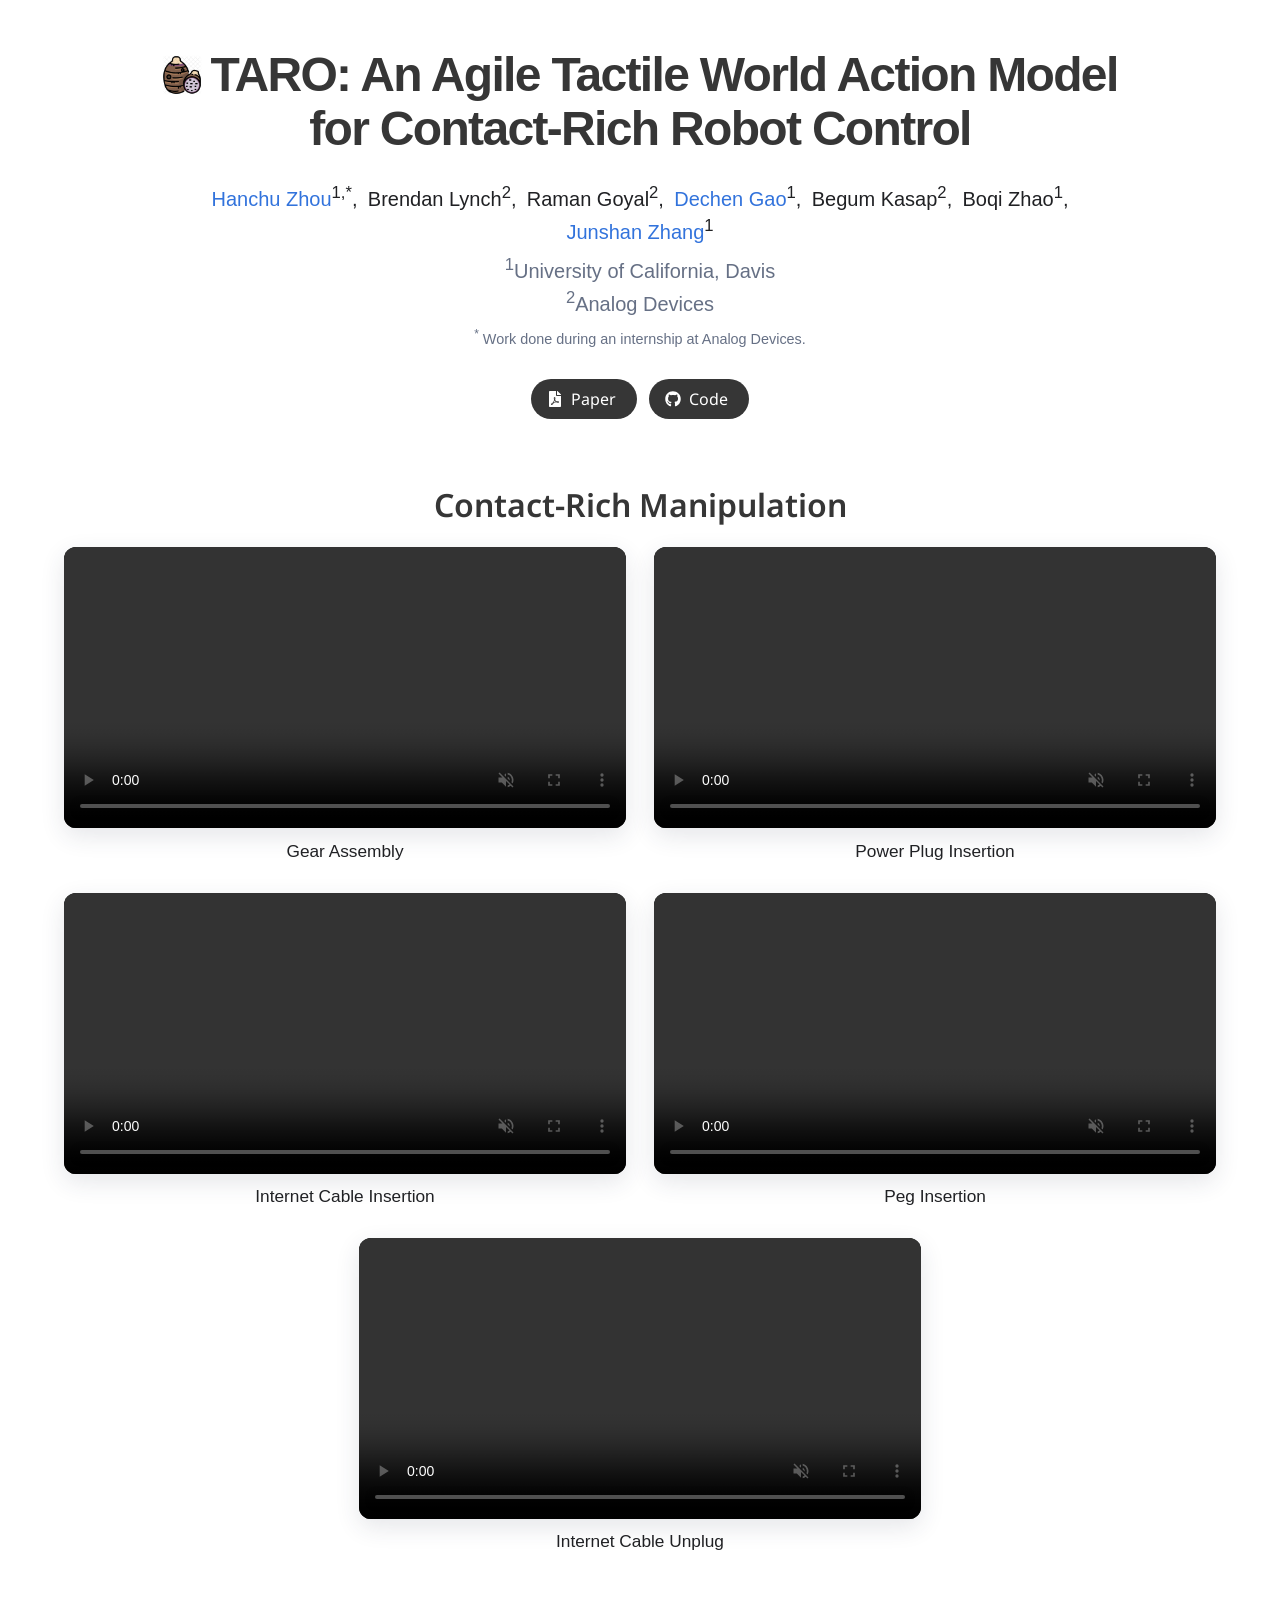
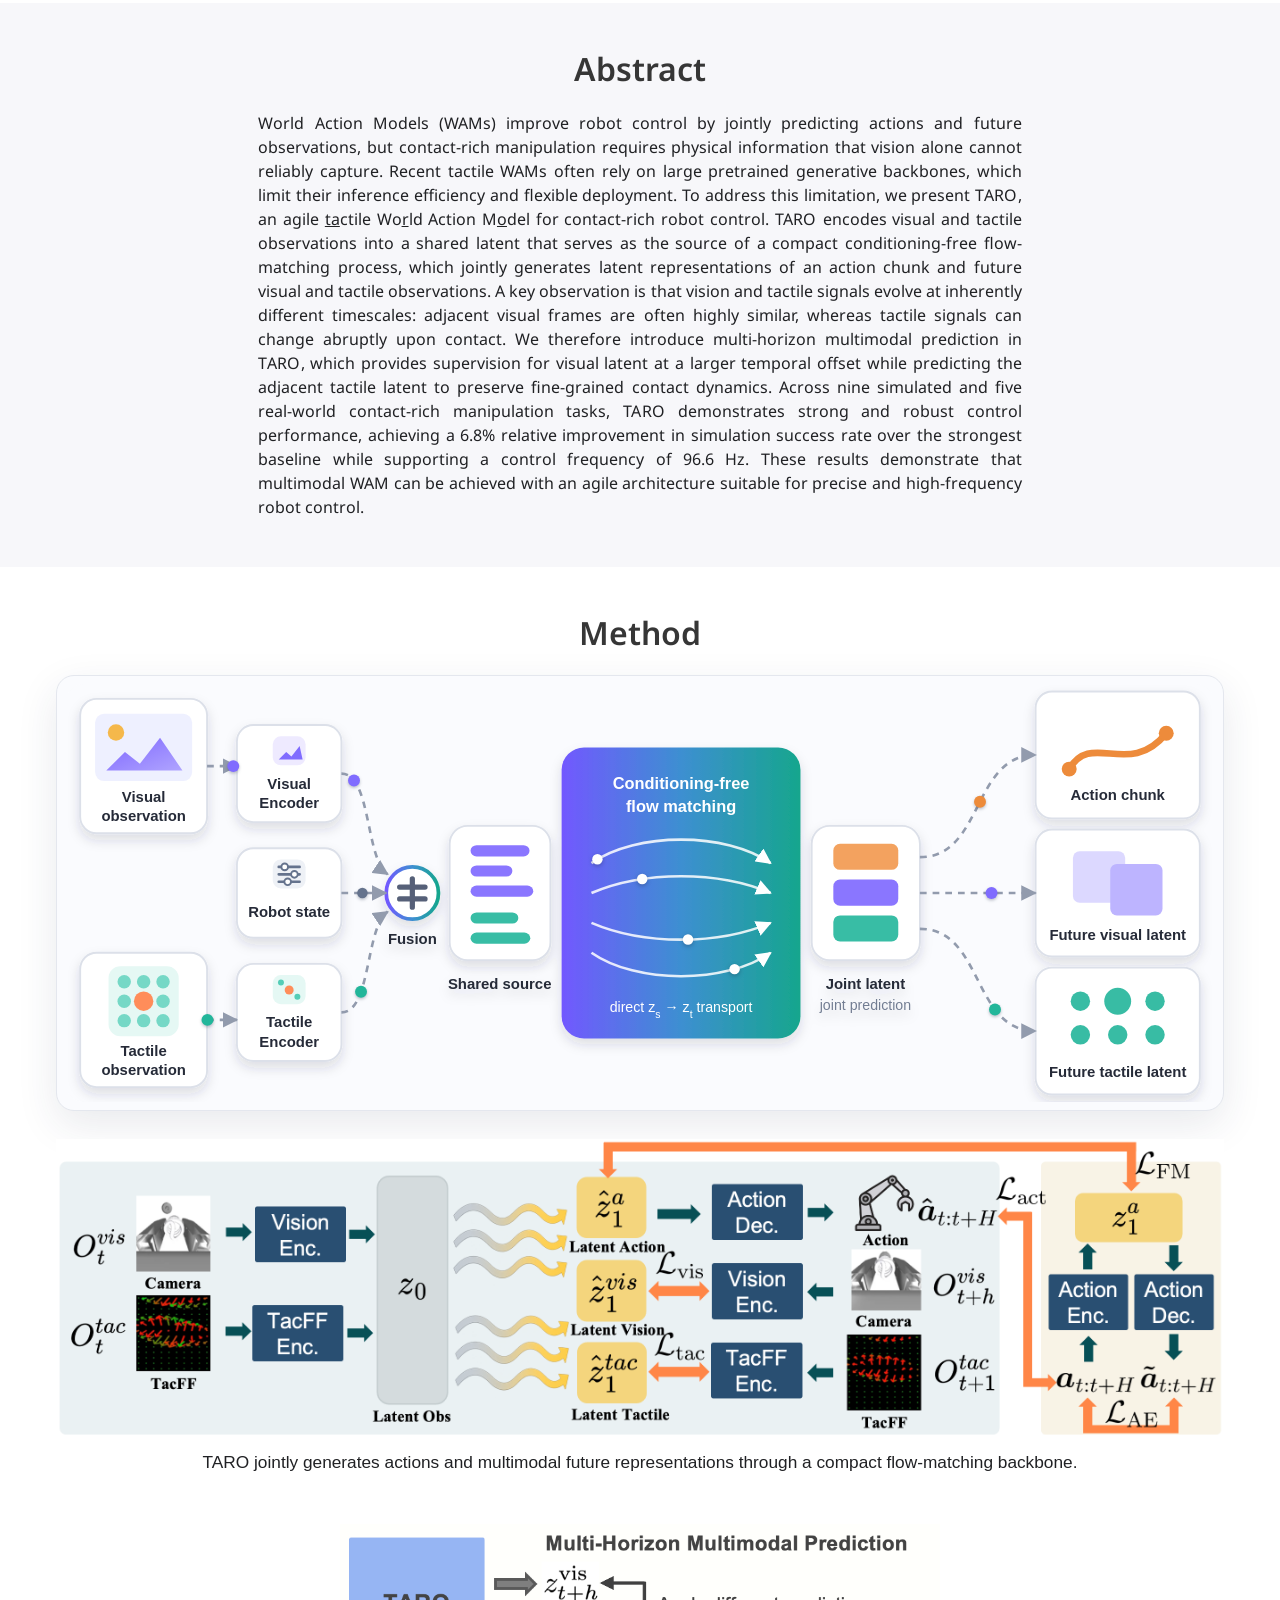
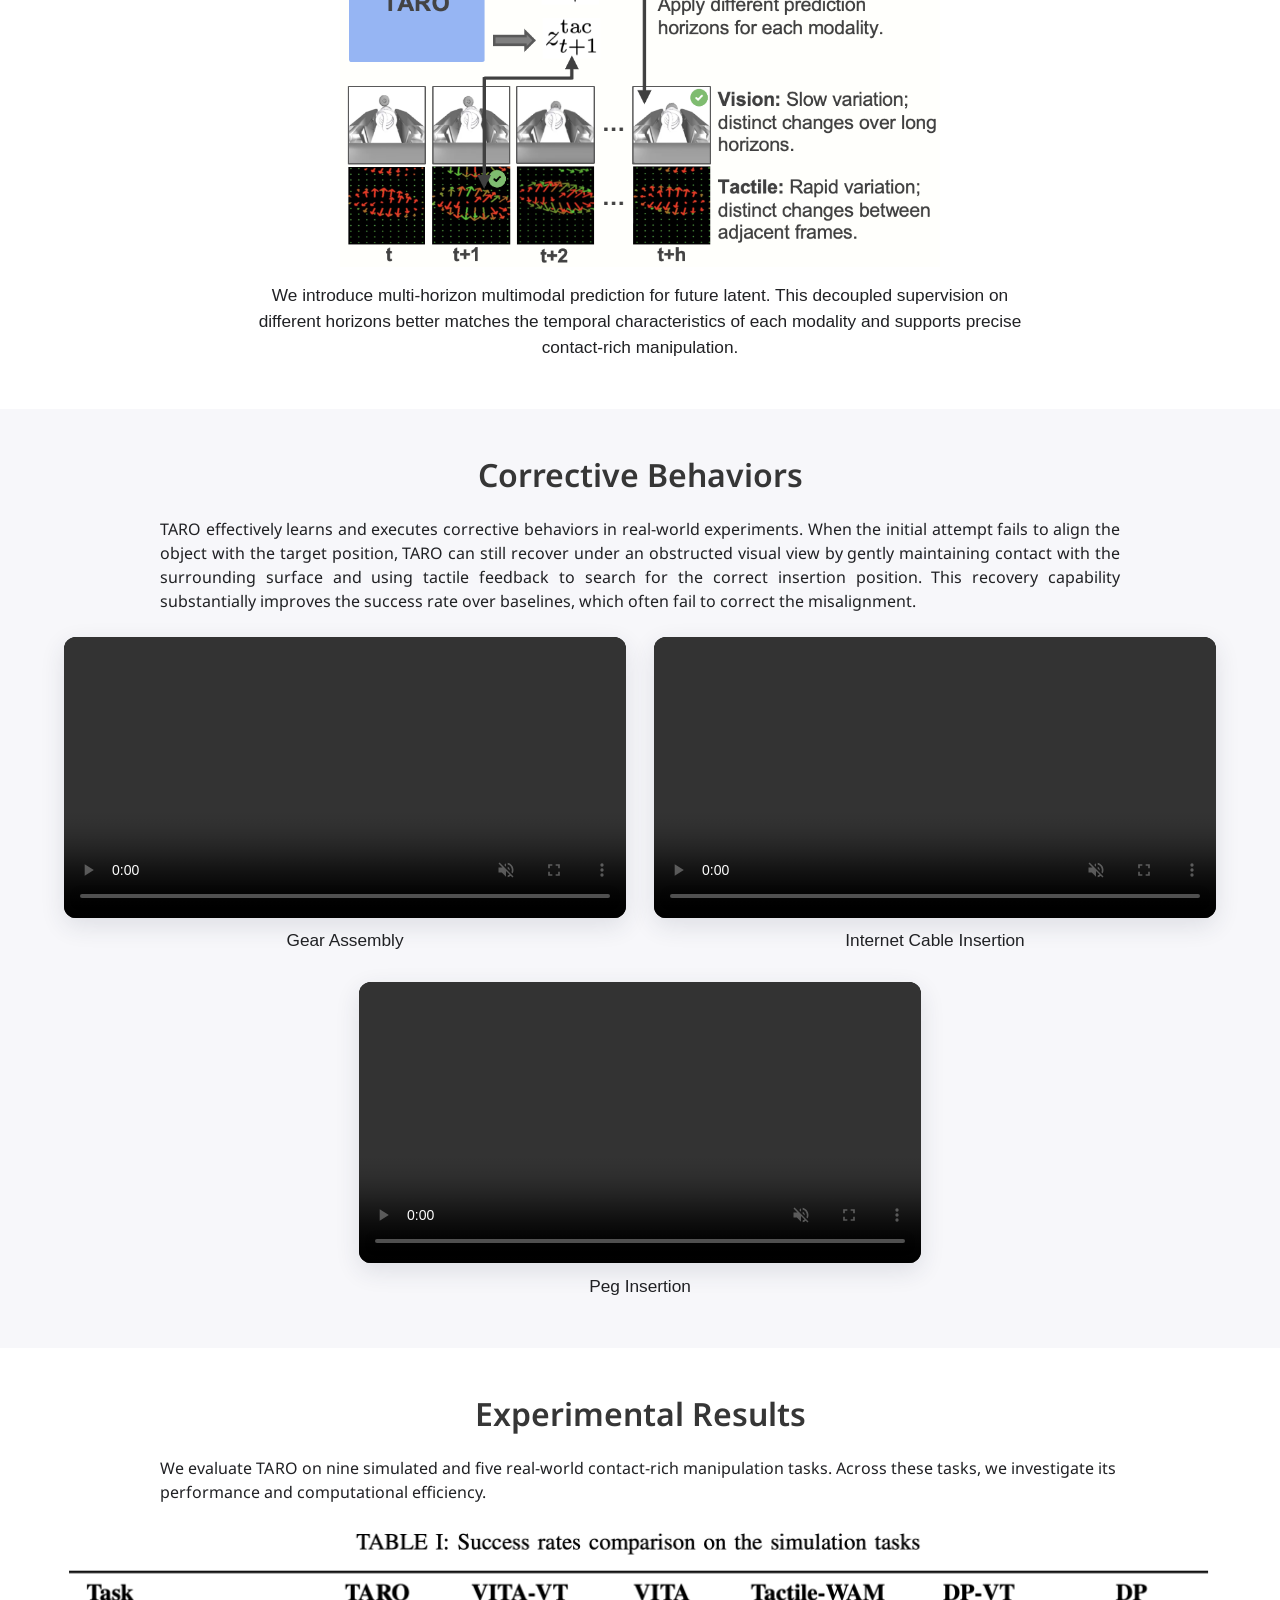
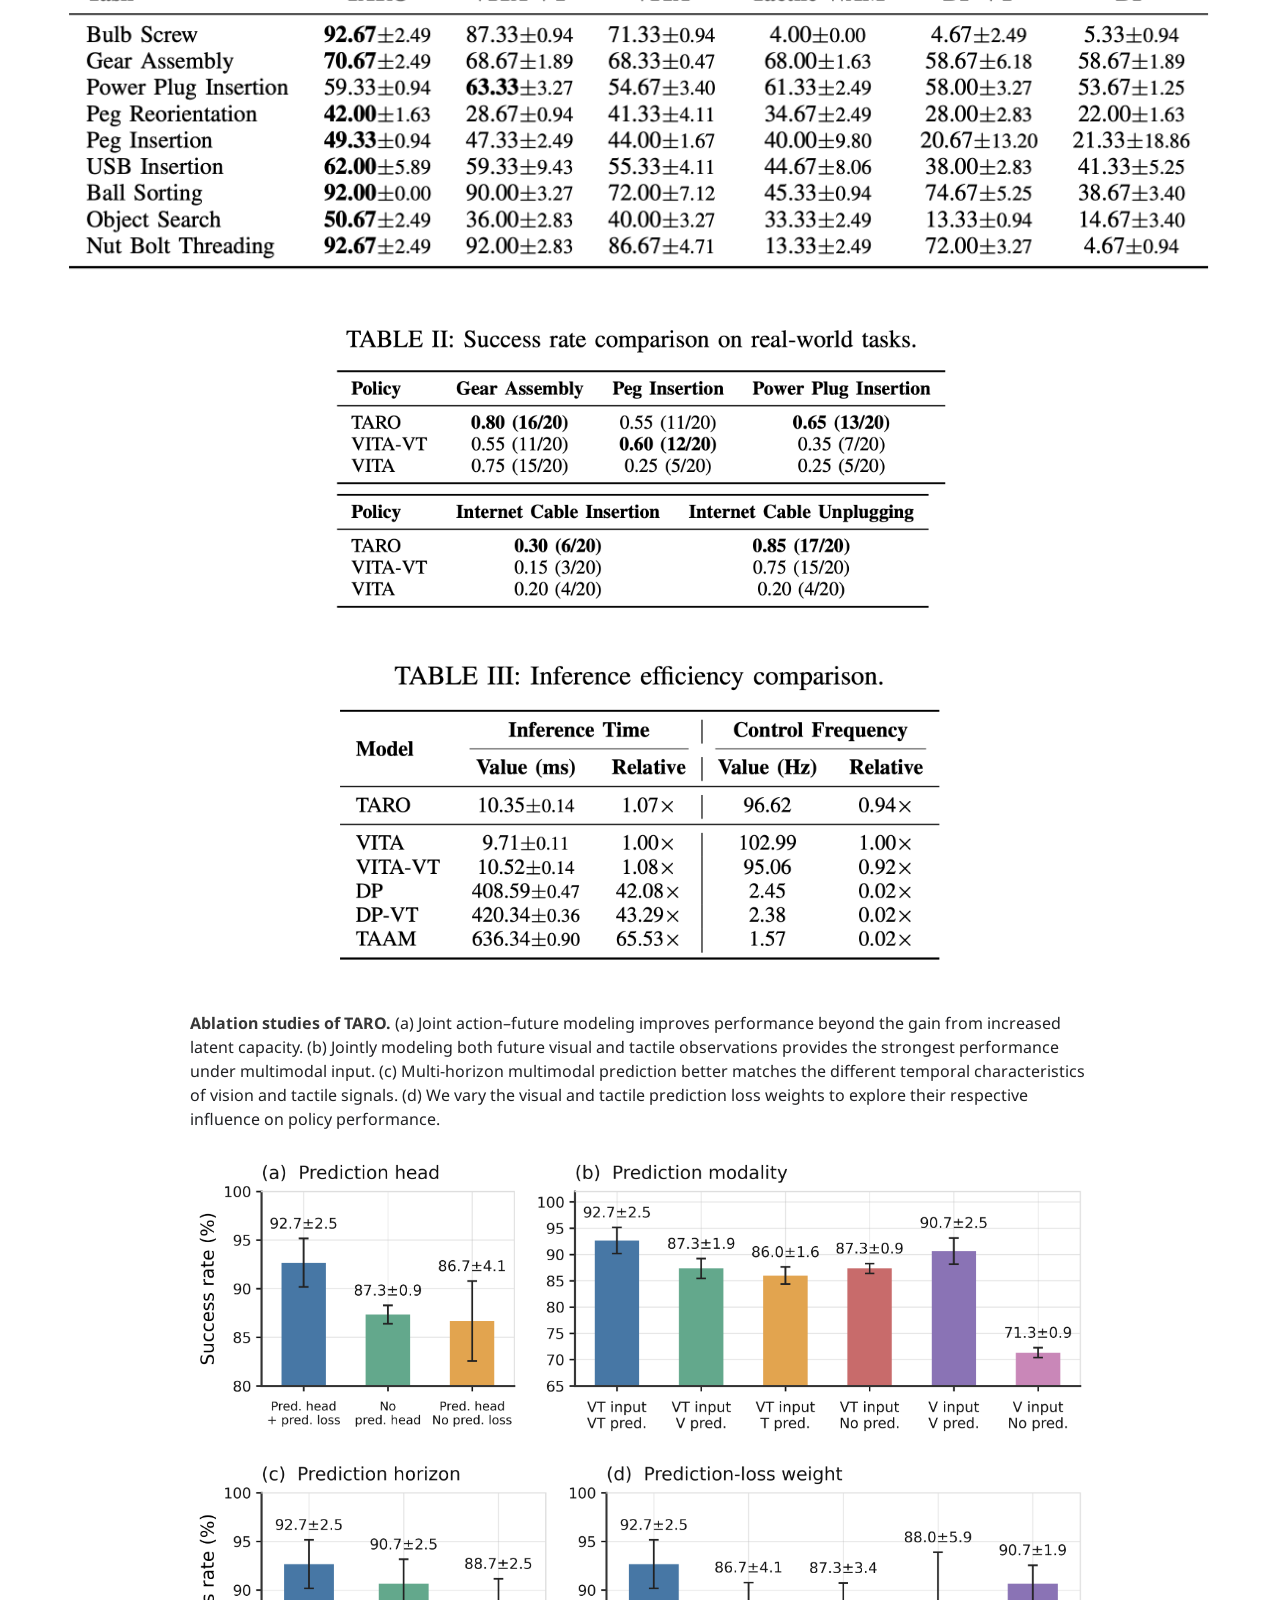
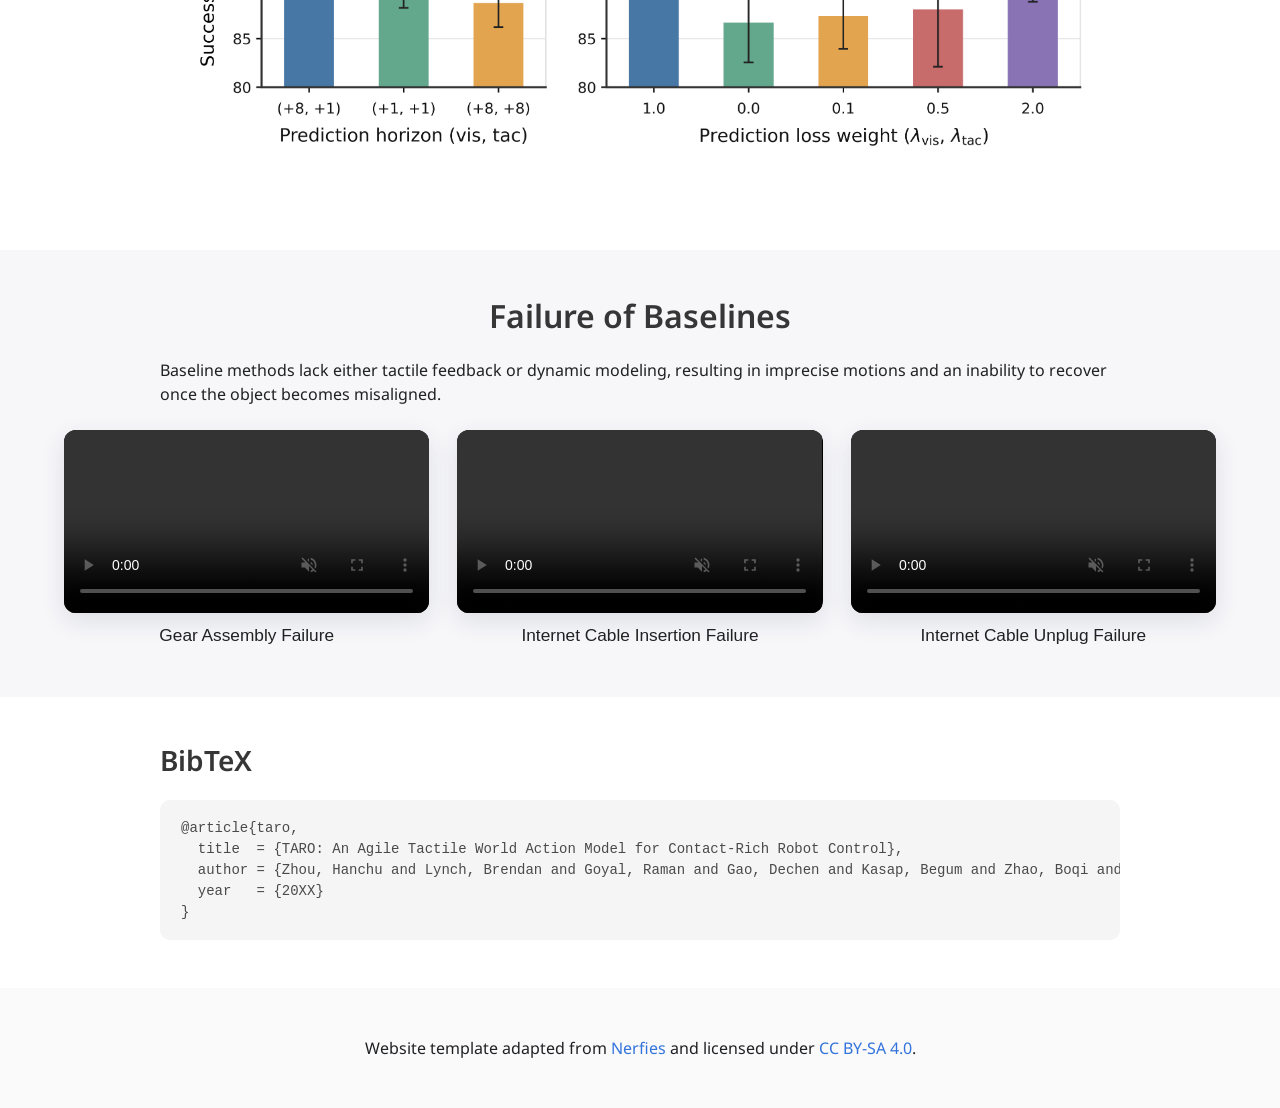
==== index.html @ 9457cf47 "update" ====
<!DOCTYPE html>
<html lang="en">
<head>
  <meta charset="utf-8">
  <meta name="description" content="TARO: An Agile Tactile World Action Model for Contact-Rich Robot Control.">
  <meta name="keywords" content="TARO, tactile world action model, visuotactile, robot learning">
  <meta name="viewport" content="width=device-width, initial-scale=1">
  <title>TARO: An Agile Tactile World Action Model for Contact-Rich Robot Control</title>

  <link href="https://fonts.googleapis.com/css?family=Google+Sans|Noto+Sans|Castoro" rel="stylesheet">
  <link rel="stylesheet" href="./static/css/bulma.min.css">
  <link rel="stylesheet" href="./static/css/index.css">
  <link rel="icon" type="image/webp" href="./static/images/taro-icon-svg-download-png-2378925.webp">
  <script defer src="./static/js/fontawesome.all.min.js"></script>
</head>
<body>
  <section class="hero">
    <div class="hero-body">
      <div class="container is-max-desktop">
        <div class="columns is-centered">
          <div class="column has-text-centered">
            <h1 class="title is-1 publication-title">
              <span class="title-brand"><img class="title-brand-icon"
                   src="./static/images/taro-icon-svg-download-png-2378925.webp" alt="">TARO:</span>
              An Agile Tactile World Action Model for Contact-Rich Robot Control
            </h1>

            <div class="is-size-5 publication-authors">
              <span class="author-block"><a href="https://hanchuzhou.github.io/">Hanchu Zhou</a><sup>1,*</sup>,</span>
              <span class="author-block">Brendan Lynch<sup>2</sup>,</span>
              <span class="author-block">Raman Goyal<sup>2</sup>,</span>
              <span class="author-block"><a href="https://gaodechen.github.io/">Dechen Gao</a><sup>1</sup>,</span>
              <span class="author-block">Begum Kasap<sup>2</sup>,</span>
              <span class="author-block">Boqi Zhao<sup>1</sup>,</span>
              <span class="author-block"><a href="https://faculty.engineering.ucdavis.edu/jzhang/">Junshan Zhang</a><sup>1</sup></span>
            </div>
            <div class="is-size-5 publication-authors affiliation-block">
              <span class="author-block"><sup>1</sup>University of California, Davis</span><br>
              <span class="author-block"><sup>2</sup>Analog Devices</span><br>
              <span class="author-block internship-note"><sup>*</sup> Work done during an internship at Analog Devices.</span>
            </div>

            <div class="publication-links">
              <span class="link-block">
                <a href="#" class="button is-normal is-rounded is-dark" aria-label="Paper link placeholder">
                  <span class="icon"><i class="fas fa-file-pdf"></i></span>
                  <span>Paper</span>
                </a>
              </span>
              <span class="link-block">
                <a class="button is-normal is-rounded is-dark" aria-label="Code link unavailable">
                  <span class="icon"><i class="fab fa-github"></i></span>
                  <span>Code</span>
                </a>
              </span>
            </div>
          </div>
        </div>
      </div>
    </div>
  </section>

  <section class="section contact-rich-section">
    <div class="container is-widescreen">
      <h2 class="title is-3 has-text-centered">Contact-Rich Manipulation</h2>
      <div class="task-video-grid">
        <figure class="task-video-card">
          <video controls autoplay muted loop playsinline preload="metadata">
            <source src="./static/images/gear_assembly_middle_tactile.mp4" type="video/mp4">
          </video>
          <figcaption>Gear Assembly</figcaption>
        </figure>
        <figure class="task-video-card">
          <video controls autoplay muted loop playsinline preload="metadata">
            <source src="./static/images/power_plug_insertion_middle_tactile.mp4" type="video/mp4">
          </video>
          <figcaption>Power Plug Insertion</figcaption>
        </figure>
        <figure class="task-video-card">
          <video controls autoplay muted loop playsinline preload="metadata">
            <source src="./static/images/internet_cable_insertion_middle_tactile.mp4" type="video/mp4">
          </video>
          <figcaption>Internet Cable Insertion</figcaption>
        </figure>
        <figure class="task-video-card">
          <video controls autoplay muted loop playsinline preload="metadata">
            <source src="./static/images/peg_insertion_middle_tactile.mp4" type="video/mp4">
          </video>
          <figcaption>Peg Insertion</figcaption>
        </figure>
        <figure class="task-video-card">
          <video controls autoplay muted loop playsinline preload="metadata">
            <source src="./static/images/internet_cable_unplug_middle_tactile.mp4" type="video/mp4">
          </video>
          <figcaption>Internet Cable Unplug</figcaption>
        </figure>
      </div>
    </div>
  </section>

  <section class="section section-soft">
    <div class="container is-max-desktop">
      <div class="columns is-centered has-text-centered">
        <div class="column is-four-fifths">
          <h2 class="title is-3">Abstract</h2>
          <div class="content has-text-justified">
            <p>
              World Action Models (WAMs) improve robot control by jointly predicting actions and future
              observations, but contact-rich manipulation requires physical information that vision alone
              cannot reliably capture. Recent tactile WAMs often rely on large pretrained generative
              backbones, which limit their inference efficiency and flexible deployment. To address this
              limitation, we present <span class="taro-name">TARO</span>, an agile
              <u>ta</u>ctile Wo<u>r</u>ld Action M<u>o</u>del for contact-rich robot control.
              <span class="taro-name">TARO</span> encodes visual and tactile observations into a shared latent
              that serves as the source of a compact conditioning-free flow-matching process, which jointly
              generates latent representations of an action chunk and future visual and tactile observations.
              A key observation is that vision and tactile signals evolve at inherently different timescales:
              adjacent visual frames are often highly similar, whereas tactile
              signals can change abruptly upon contact. We therefore introduce multi-horizon multimodal
              prediction in <span class="taro-name">TARO</span>, which provides supervision for visual latent
              at a larger temporal offset while predicting the adjacent tactile latent to preserve fine-grained
              contact dynamics.
              Across nine simulated and five real-world contact-rich manipulation tasks,
              <span class="taro-name">TARO</span> demonstrates strong and robust control performance, achieving
              a 6.8% relative improvement in simulation success rate over the strongest baseline while
              supporting a control frequency of 96.6&nbsp;Hz. These results demonstrate that multimodal WAM
              can be achieved with an agile architecture suitable for precise and high-frequency robot control.
            </p>
          </div>
        </div>
      </div>
    </div>
  </section>

  <section class="section">
    <div class="container is-fluid framework-shell">
      <h2 class="title is-3 has-text-centered">Method</h2>
      <figure class="method-figure">
        <div class="framework-container">
          <object class="framework-diagram" data="./static/images/taro_framework.svg" type="image/svg+xml"
                  aria-label="Animated diagram of the TARO framework">
            TARO framework: visual and tactile observations are encoded and fused into a shared
            source latent, transformed through flow matching, and decoded or supervised as action,
            future visual, and future tactile targets.
          </object>
        </div>
        <img class="tactile-framework-diagram" src="./static/images/tac_framework.png"
             alt="Tactile framework architecture">
        <figcaption>
          TARO jointly generates actions and multimodal future representations through a compact flow-matching backbone.
        </figcaption>
      </figure>
      <figure class="method-figure multi-horizon-figure">
        <img src="./static/images/multi-horizon.png"
             alt="Multi-horizon multimodal prediction for visual and tactile observations">
        <figcaption>
          We introduce multi-horizon multimodal prediction for future latent. This decoupled supervision on different horizons better matches the temporal characteristics
          of each modality and supports precise contact-rich manipulation.
        </figcaption>
      </figure>
    </div>
  </section>

  <section class="section section-soft">
    <div class="container is-widescreen">
      <h2 class="title is-3 has-text-centered">Corrective Behaviors</h2>
      <div class="content has-text-justified corrective-copy">
        <p>
          TARO effectively learns and executes corrective behaviors in real-world experiments.
          When the initial attempt fails to align the object with the target position, TARO can
          still recover under an obstructed visual view by gently maintaining contact with the
          surrounding surface and using tactile feedback to search for the correct insertion
          position. This recovery capability substantially improves the success rate over
          baselines, which often fail to correct the misalignment.
        </p>
      </div>
      <div class="corrective-video-grid">
        <figure class="task-video-card">
          <video controls autoplay muted loop playsinline preload="metadata">
            <source src="./static/images/gear_box_recovery_corrective.mp4" type="video/mp4">
          </video>
          <figcaption>Gear Assembly</figcaption>
        </figure>
        <figure class="task-video-card">
          <video controls autoplay muted loop playsinline preload="metadata">
            <source src="./static/images/internet_cable_insertion_corrective.mp4" type="video/mp4">
          </video>
          <figcaption>Internet Cable Insertion</figcaption>
        </figure>
        <figure class="task-video-card">
          <video controls autoplay muted loop playsinline preload="metadata">
            <source src="./static/images/peg_insertion_corrective.mp4" type="video/mp4">
          </video>
          <figcaption>Peg Insertion</figcaption>
        </figure>
      </div>
    </div>
  </section>

  <section class="section">
    <div class="container is-widescreen">
      <h2 class="title is-3 has-text-centered">Experimental Results</h2>
      <div class="content results-copy">
        <p>
          We evaluate <span class="taro-name">TARO</span> on nine simulated and five real-world contact-rich
          manipulation tasks. Across these tasks, we investigate its performance and computational efficiency.
        </p>
      </div>
      <figure class="results-figure">
        <img src="./static/images/sim sc.png"
             alt="Simulation success-rate comparison">
      </figure>
      <figure class="results-figure small-results-figure">
        <img src="./static/images/real sc.png"
             alt="Real-world success-rate comparison">
      </figure>
      <figure class="results-figure small-results-figure">
        <img src="./static/images/efficiency.png"
             alt="Inference efficiency comparison">
      </figure>
      <div class="content ablation-copy">
        <p>
          <strong>Ablation studies of TARO.</strong>
          (a) Joint action&ndash;future modeling improves performance beyond the gain from increased latent capacity.
          (b) Jointly modeling both future visual and tactile observations provides the strongest performance under multimodal input.
          (c) Multi-horizon multimodal prediction better matches the different temporal characteristics of vision and tactile signals.
          (d) We vary the visual and tactile prediction loss weights to explore their respective influence on policy performance.
        </p>
      </div>
      <figure class="results-figure ablation-results-figure">
        <img src="./static/images/ablation_combined.png"
             alt="Combined ablation study results">
      </figure>
    </div>
  </section>

  <section class="section section-soft">
    <div class="container is-widescreen">
      <h2 class="title is-3 has-text-centered">Failure of Baselines</h2>
      <div class="content failure-copy">
        <p>
          Baseline methods lack either tactile feedback or dynamic modeling, resulting in imprecise
          motions and an inability to recover once the object becomes misaligned.
        </p>
      </div>
      <div class="failure-video-grid">
        <figure class="task-video-card">
          <video controls autoplay muted loop playsinline preload="metadata">
            <source src="./static/images/gear_assembly_failure.mp4" type="video/mp4">
          </video>
          <figcaption>Gear Assembly Failure</figcaption>
        </figure>
        <figure class="task-video-card">
          <video controls autoplay muted loop playsinline preload="metadata">
            <source src="./static/images/internet_cable_insertion_failure.mp4" type="video/mp4">
          </video>
          <figcaption>Internet Cable Insertion Failure</figcaption>
        </figure>
        <figure class="task-video-card">
          <video controls autoplay muted loop playsinline preload="metadata">
            <source src="./static/images/internet_cable_unplug_failure.mp4" type="video/mp4">
          </video>
          <figcaption>Internet Cable Unplug Failure</figcaption>
        </figure>
      </div>
    </div>
  </section>

  <section class="section" id="BibTeX">
    <div class="container is-max-desktop content">
      <h2 class="title">BibTeX</h2>
      <pre><code>@article{taro,
  title  = {TARO: An Agile Tactile World Action Model for Contact-Rich Robot Control},
  author = {Zhou, Hanchu and Lynch, Brendan and Goyal, Raman and Gao, Dechen and Kasap, Begum and Zhao, Boqi and Zhang, Junshan},
  year   = {20XX}
}</code></pre>
    </div>
  </section>

  <footer class="footer">
    <div class="container">
      <div class="columns is-centered">
        <div class="column is-8">
          <div class="content has-text-centered">
            <p>
              Website template adapted from
              <a href="https://nerfies.github.io">Nerfies</a> and licensed under
              <a rel="license" href="https://creativecommons.org/licenses/by-sa/4.0/">CC BY-SA 4.0</a>.
            </p>
          </div>
        </div>
      </div>
    </div>
  </footer>
</body>
</html>
---- static/css/index.css ----
:root {
  --accent: #6b4eff;
  --accent-soft: #eeeaff;
  --ink: #202124;
  --muted: #667085;
}

body {
  color: var(--ink);
  font-family: "Noto Sans", sans-serif;
}

.publication-title,
.publication-authors {
  font-family: "Google Sans", sans-serif;
}

.publication-title {
  letter-spacing: -0.035em;
  line-height: 1.12;
}

.title-brand {
  display: inline-block;
  white-space: nowrap;
}

.title-brand-icon {
  height: 0.82em;
  margin-right: 0.18em;
  object-fit: contain;
  vertical-align: -0.08em;
  width: 0.82em;
}

.author-block {
  display: inline-block;
  margin: 0 0.15rem;
}

.affiliation-block {
  color: var(--muted);
  margin-top: 0.3rem;
}

.internship-note {
  font-size: 0.9rem;
  margin-top: 0.35rem;
}

.publication-links {
  margin-top: 1.5rem;
}

.link-block a {
  margin: 0.25rem;
}

.framework-container {
  background: #fafbfe;
  border: 1px solid #e4e7ee;
  border-radius: 18px;
  box-shadow: 0 14px 40px rgb(38 50 74 / 10%);
  overflow-x: auto;
  padding: 0.5rem;
}

.framework-shell {
  max-width: 1500px;
}

.framework-diagram {
  display: block;
  width: 100%;
}

.taro-name {
  font-variant: small-caps;
  font-weight: 400;
  letter-spacing: 0.02em;
}

.section-soft {
  background: #f7f7fa;
}

.section-copy {
  margin: 1.5rem auto 0;
  max-width: 48rem;
}

.contact-rich-section {
  padding-top: 1rem;
}

.task-video-grid {
  display: grid;
  gap: 1.75rem;
  grid-template-columns: repeat(2, minmax(0, 1fr));
}

.task-video-grid .task-video-card:last-child {
  grid-column: 1 / -1;
  justify-self: center;
  width: calc(50% - 0.875rem);
}

.task-video-card {
  margin: 0;
  min-width: 0;
}

.task-video-card video {
  background: #000;
  border-radius: 12px;
  box-shadow: 0 8px 24px rgb(38 50 74 / 12%);
  display: block;
  height: auto;
  width: 100%;
}

.task-video-card figcaption,
.method-figure figcaption {
  color: var(--ink);
  font-family: "Google Sans", sans-serif;
  font-size: 1.08rem;
  font-weight: 500;
  margin-top: 0.65rem;
  text-align: center;
}

.method-figure {
  margin: 0;
}

.tactile-framework-diagram {
  display: block;
  height: auto;
  margin: 1.75rem auto 0;
  max-width: 1200px;
  width: 100%;
}

.multi-horizon-figure {
  margin-top: 3rem;
  text-align: center;
}

.multi-horizon-figure img {
  height: auto;
  max-width: 600px;
  width: 100%;
}

.multi-horizon-figure figcaption {
  margin-left: auto;
  margin-right: auto;
  max-width: 48rem;
}

.corrective-video-grid {
  display: grid;
  gap: 1.75rem;
  grid-template-columns: repeat(2, minmax(0, 1fr));
}

.corrective-copy {
  margin: 0 auto 2rem;
  max-width: 60rem;
}

.corrective-video-grid .task-video-card:last-child {
  grid-column: 1 / -1;
  justify-self: center;
  width: calc(50% - 0.875rem);
}

.failure-video-grid {
  display: grid;
  gap: 1.75rem;
  grid-template-columns: repeat(3, minmax(0, 1fr));
}

.failure-copy {
  margin: 0 auto 2rem;
  max-width: 60rem;
}

.results-figure {
  margin: 0 auto 2.5rem;
  text-align: center;
}

.results-copy {
  margin: 0 auto 2rem;
  max-width: 60rem;
}

.results-figure img {
  height: auto;
  max-width: 100%;
}

.small-results-figure {
  max-width: 620px;
}

.ablation-copy {
  margin: 0 auto 1.25rem;
  max-width: 900px;
}

.ablation-results-figure {
  max-width: 900px;
}

.media-placeholder {
  align-items: center;
  aspect-ratio: 4 / 3;
  background:
    linear-gradient(135deg, rgb(107 78 255 / 10%), rgb(48 193 170 / 12%)),
    repeating-linear-gradient(135deg, transparent, transparent 12px, rgb(255 255 255 / 45%) 12px, rgb(255 255 255 / 45%) 24px);
  border: 2px dashed rgb(107 78 255 / 35%);
  border-radius: 14px;
  color: var(--accent);
  display: flex;
  font-family: "Google Sans", sans-serif;
  font-weight: 600;
  justify-content: center;
  min-height: 12rem;
}

.media-placeholder-wide {
  aspect-ratio: 16 / 9;
}

pre {
  border-radius: 10px;
}

.footer {
  padding: 3rem 1.5rem;
}

@media screen and (max-width: 768px) {
  .publication-title {
    font-size: 2.5rem !important;
  }

  .framework-container {
    margin-left: -1.5rem;
    margin-right: -1.5rem;
  }

  .framework-diagram {
    min-width: 980px;
  }

  .task-video-grid,
  .corrective-video-grid,
  .failure-video-grid {
    grid-template-columns: 1fr;
  }

  .task-video-grid .task-video-card:last-child,
  .corrective-video-grid .task-video-card:last-child {
    grid-column: auto;
    width: 100%;
  }
}
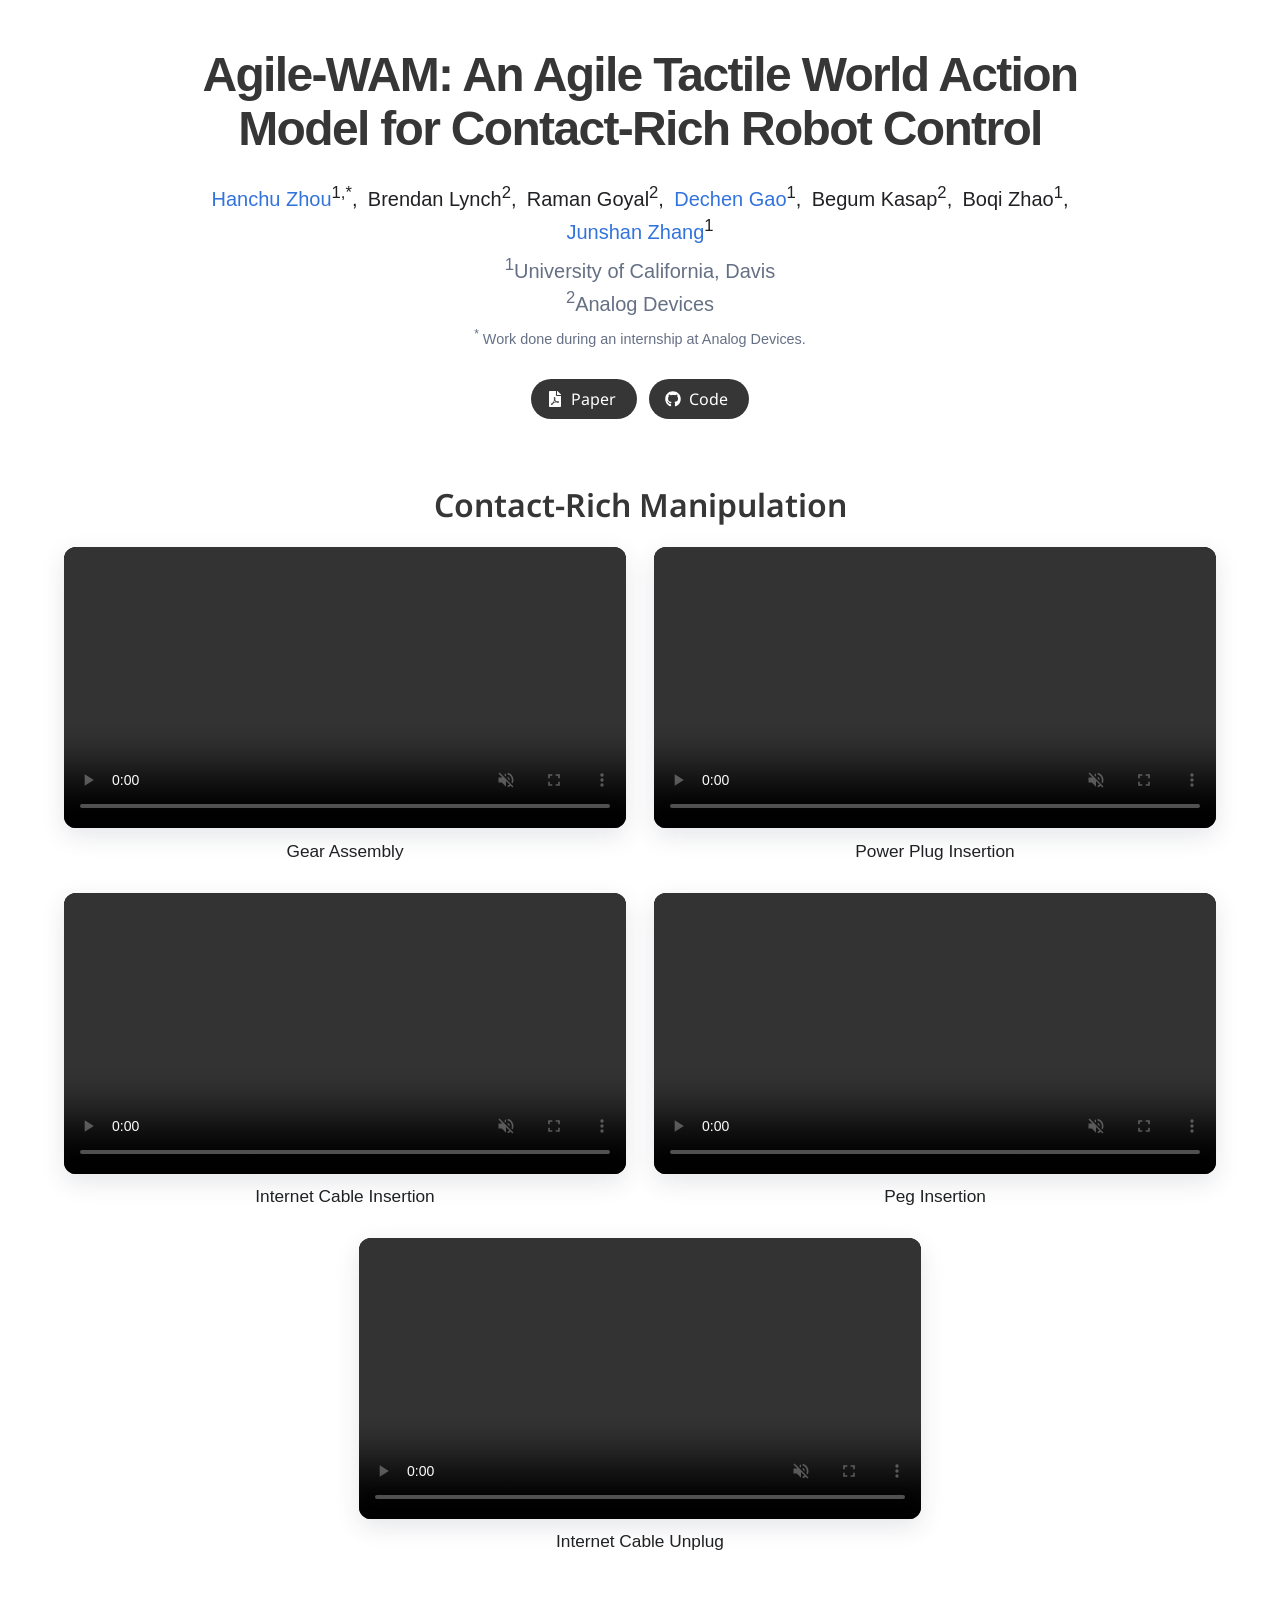
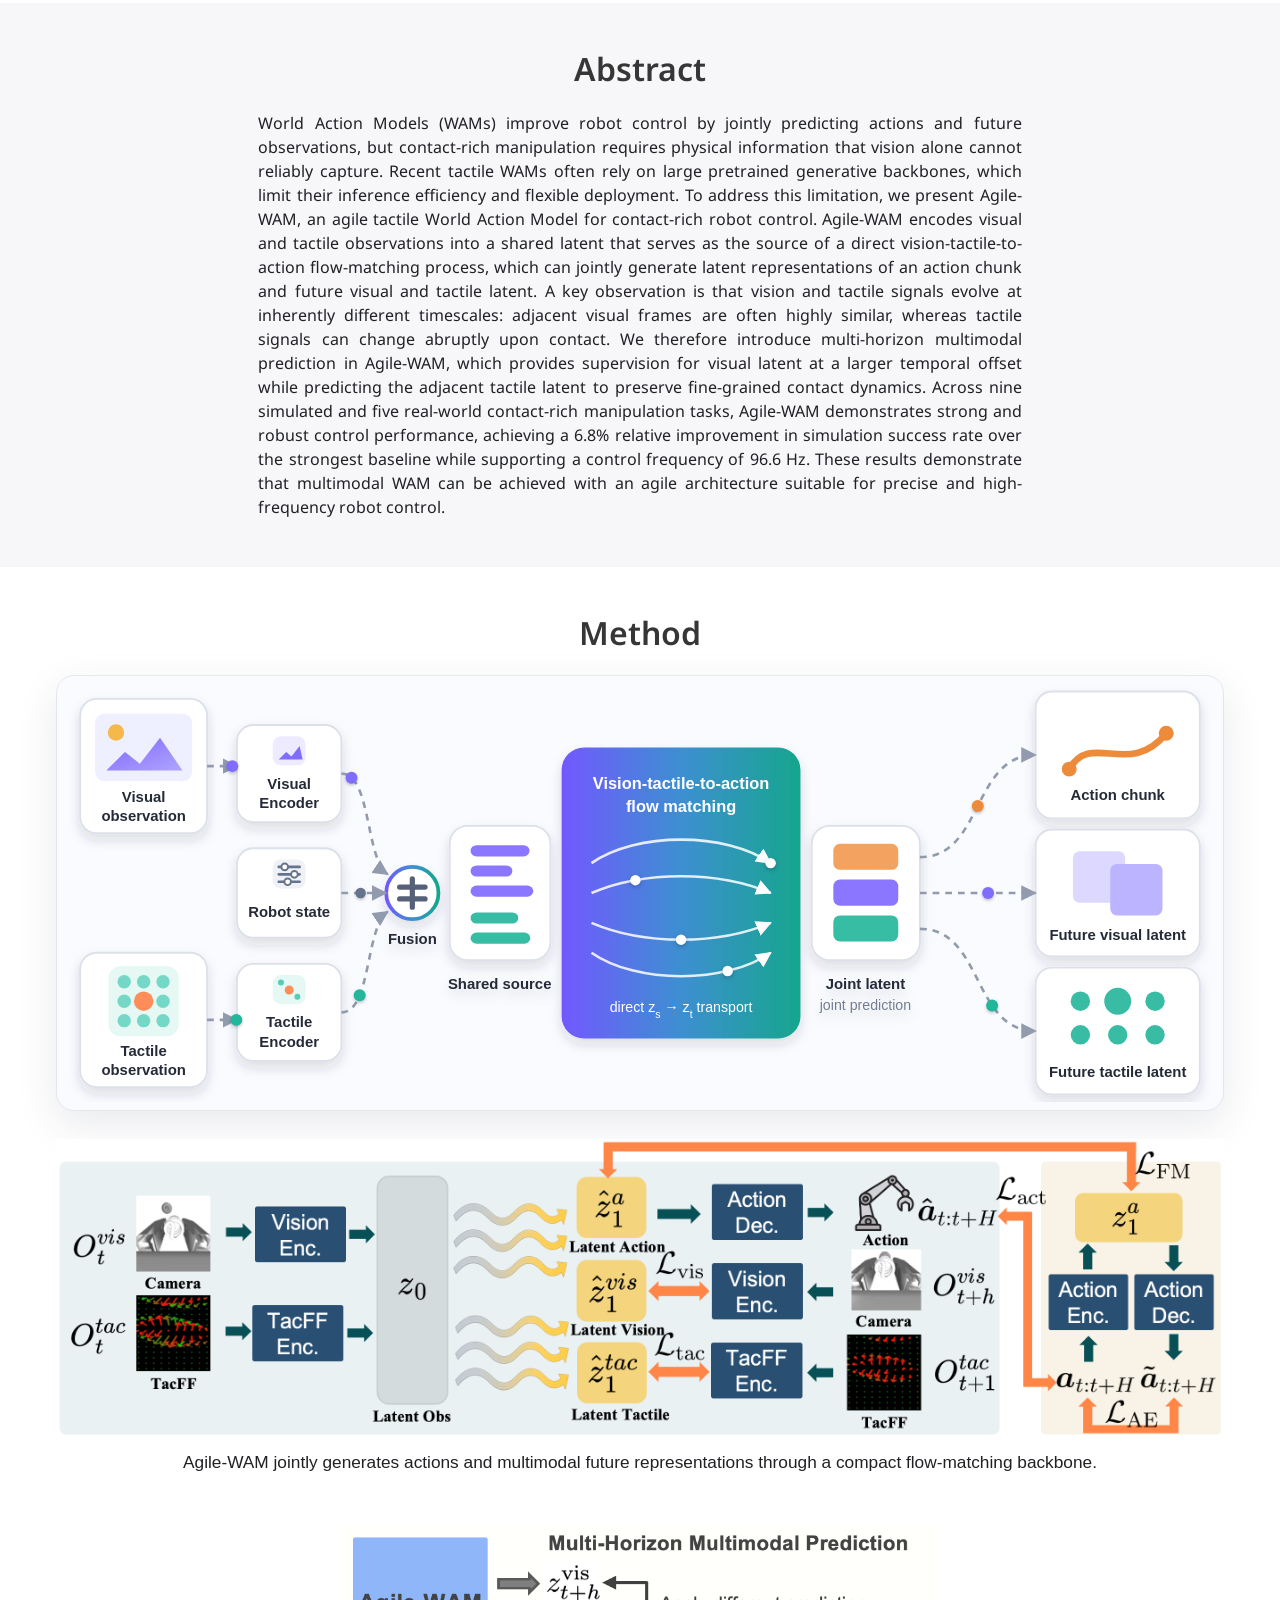
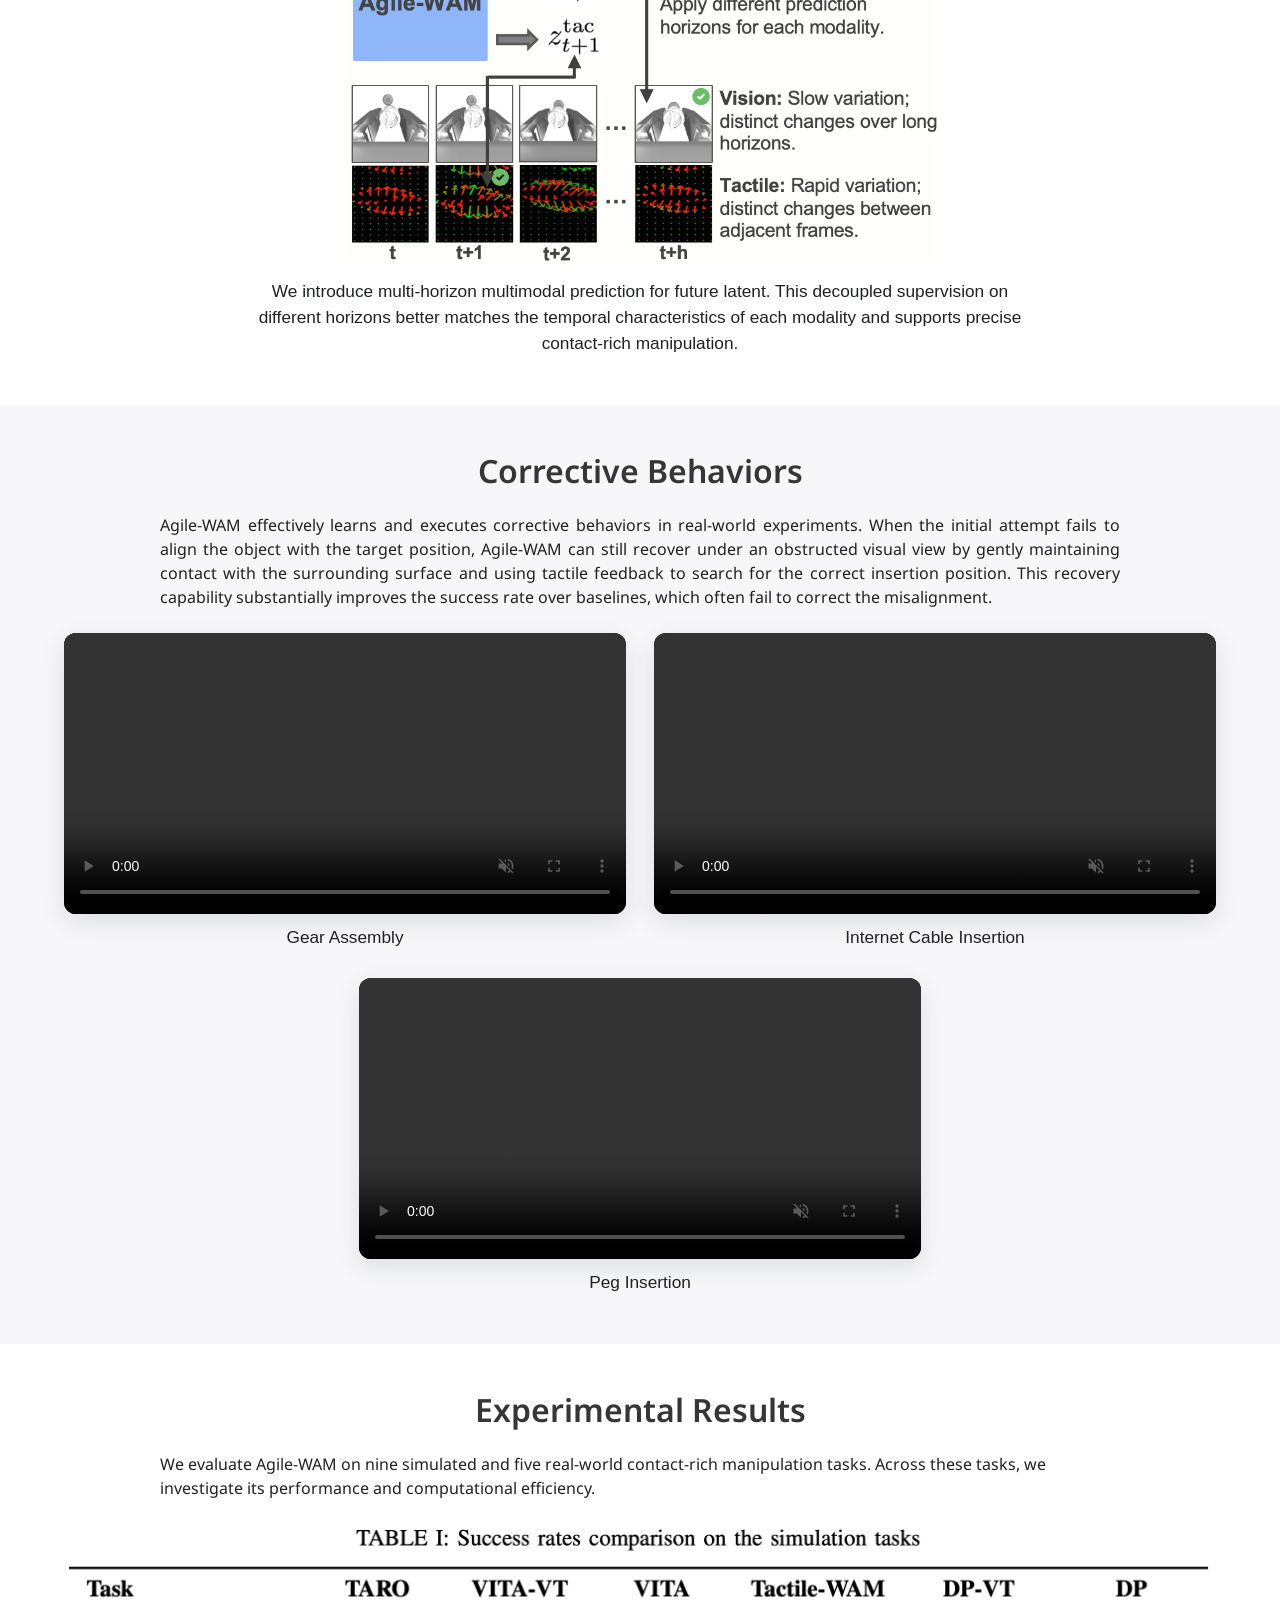
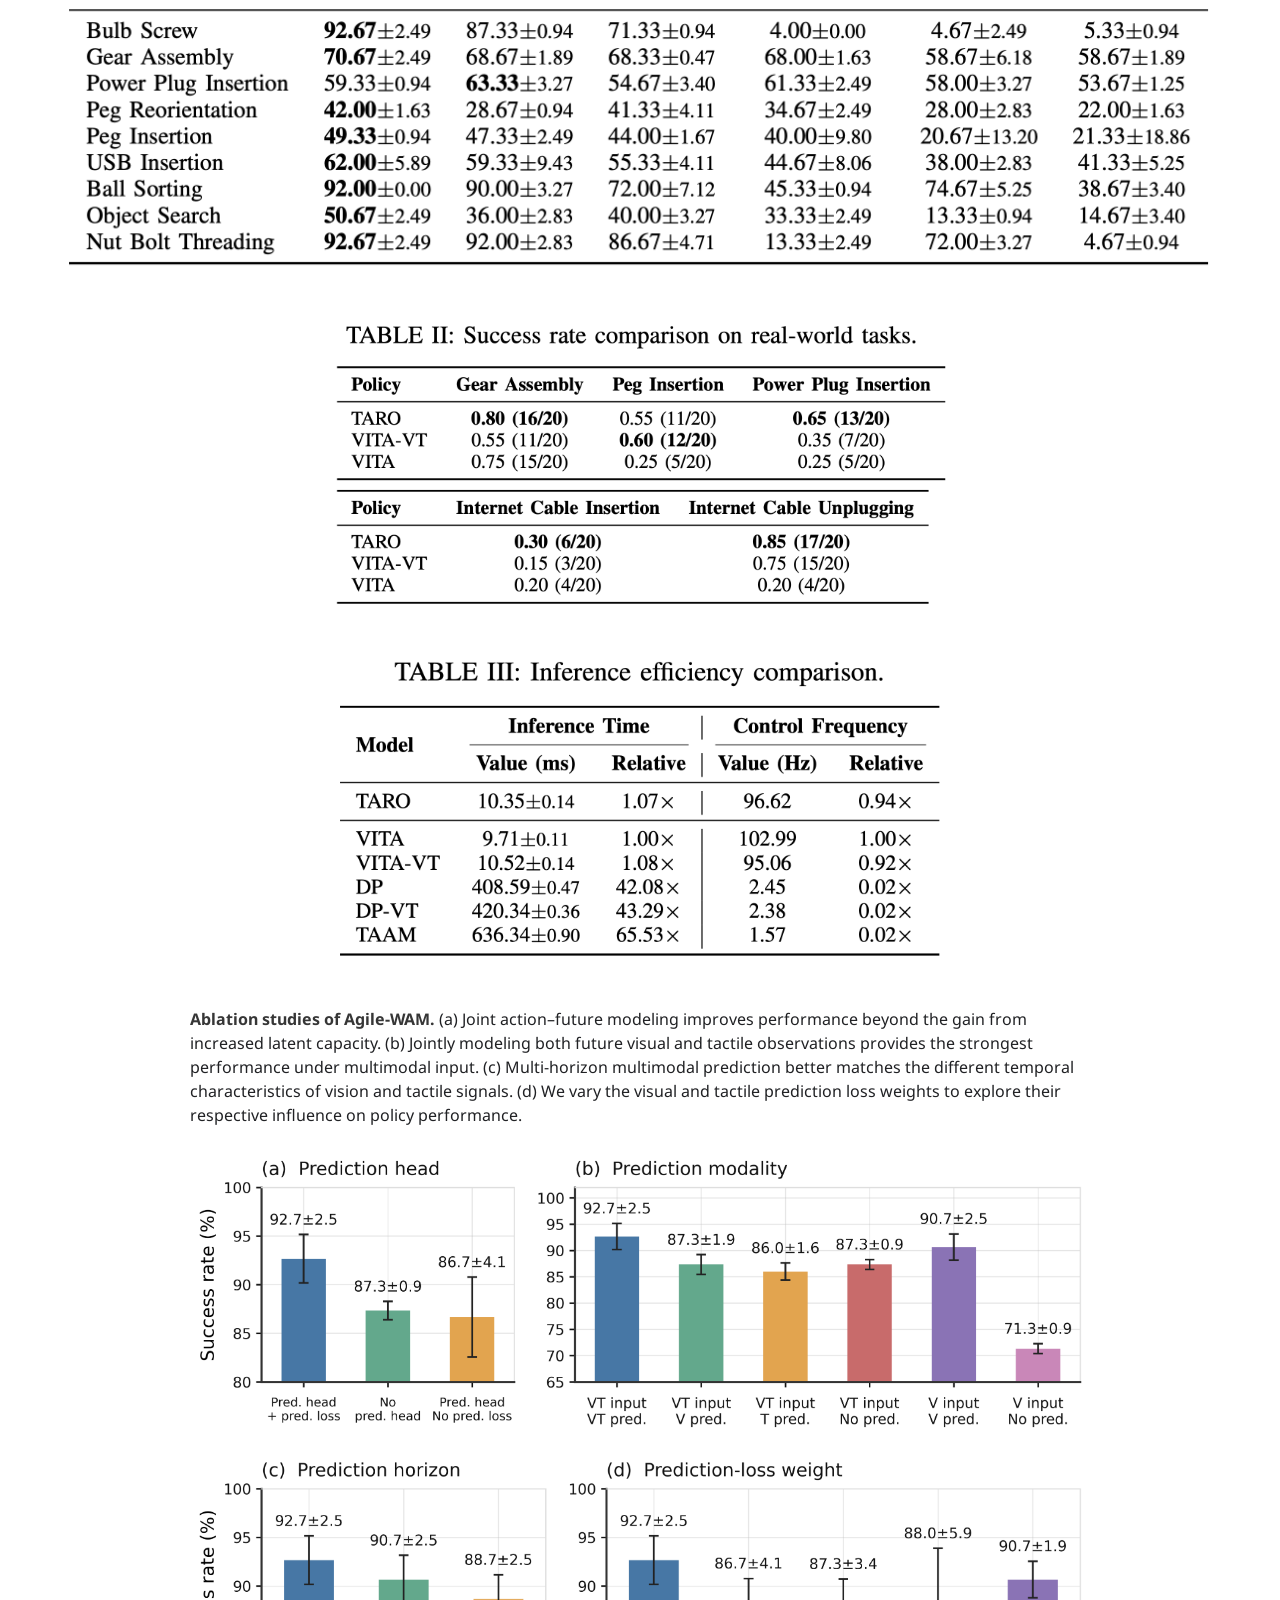
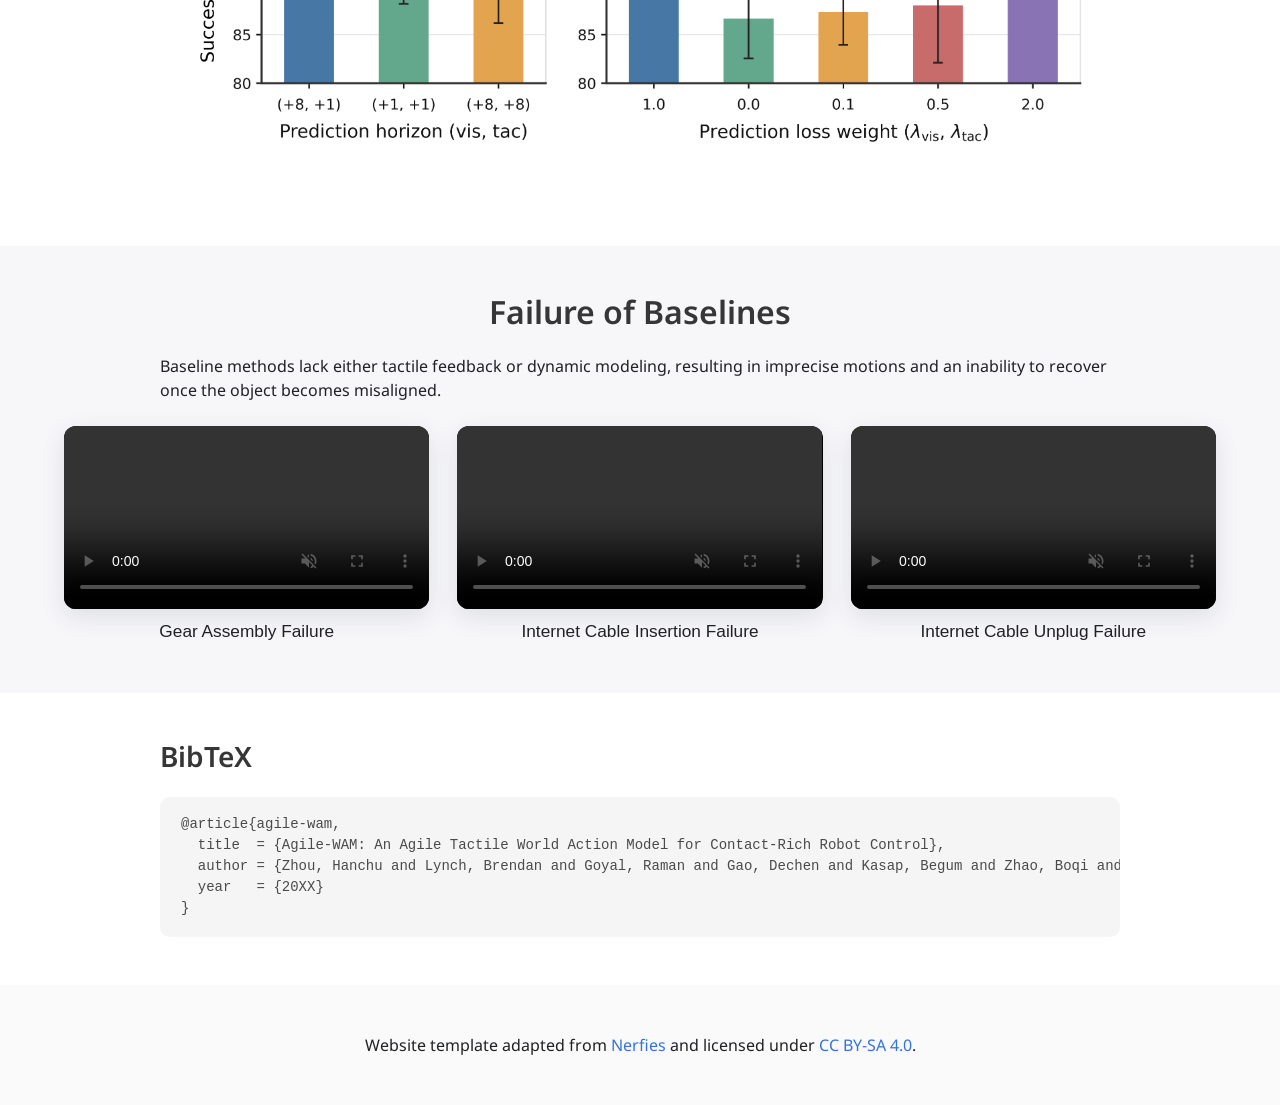
==== commit 89576ca1: "Rename project to Agile-WAM and update figures" ====
--- a/index.html
+++ b/index.html
@@ -2,10 +2,10 @@
 <html lang="en">
 <head>
   <meta charset="utf-8">
-  <meta name="description" content="TARO: An Agile Tactile World Action Model for Contact-Rich Robot Control.">
-  <meta name="keywords" content="TARO, tactile world action model, visuotactile, robot learning">
+  <meta name="description" content="Agile-WAM: An Agile Tactile World Action Model for Contact-Rich Robot Control.">
+  <meta name="keywords" content="Agile-WAM, tactile world action model, visuotactile, robot learning">
   <meta name="viewport" content="width=device-width, initial-scale=1">
-  <title>TARO: An Agile Tactile World Action Model for Contact-Rich Robot Control</title>
+  <title>Agile-WAM: An Agile Tactile World Action Model for Contact-Rich Robot Control</title>
 
   <link href="https://fonts.googleapis.com/css?family=Google+Sans|Noto+Sans|Castoro" rel="stylesheet">
   <link rel="stylesheet" href="./static/css/bulma.min.css">
@@ -20,8 +20,7 @@
         <div class="columns is-centered">
           <div class="column has-text-centered">
             <h1 class="title is-1 publication-title">
-              <span class="title-brand"><img class="title-brand-icon"
-                   src="./static/images/taro-icon-svg-download-png-2378925.webp" alt="">TARO:</span>
+              <span class="title-brand">Agile-WAM:</span>
               An Agile Tactile World Action Model for Contact-Rich Robot Control
             </h1>
 
@@ -109,19 +108,19 @@
               observations, but contact-rich manipulation requires physical information that vision alone
               cannot reliably capture. Recent tactile WAMs often rely on large pretrained generative
               backbones, which limit their inference efficiency and flexible deployment. To address this
-              limitation, we present <span class="taro-name">TARO</span>, an agile
-              <u>ta</u>ctile Wo<u>r</u>ld Action M<u>o</u>del for contact-rich robot control.
-              <span class="taro-name">TARO</span> encodes visual and tactile observations into a shared latent
-              that serves as the source of a compact conditioning-free flow-matching process, which jointly
-              generates latent representations of an action chunk and future visual and tactile observations.
+              limitation, we present Agile-WAM, an agile tactile World Action
+              Model for contact-rich robot control. Agile-WAM encodes visual and
+              tactile observations into a shared latent that serves as the source of a direct
+              vision-tactile-to-action flow-matching process, which can jointly generate latent
+              representations of an action chunk and future visual and tactile latent.
               A key observation is that vision and tactile signals evolve at inherently different timescales:
               adjacent visual frames are often highly similar, whereas tactile
               signals can change abruptly upon contact. We therefore introduce multi-horizon multimodal
-              prediction in <span class="taro-name">TARO</span>, which provides supervision for visual latent
+              prediction in Agile-WAM, which provides supervision for visual latent
               at a larger temporal offset while predicting the adjacent tactile latent to preserve fine-grained
               contact dynamics.
               Across nine simulated and five real-world contact-rich manipulation tasks,
-              <span class="taro-name">TARO</span> demonstrates strong and robust control performance, achieving
+              Agile-WAM demonstrates strong and robust control performance, achieving
               a 6.8% relative improvement in simulation success rate over the strongest baseline while
               supporting a control frequency of 96.6&nbsp;Hz. These results demonstrate that multimodal WAM
               can be achieved with an agile architecture suitable for precise and high-frequency robot control.
@@ -138,8 +137,8 @@
       <figure class="method-figure">
         <div class="framework-container">
           <object class="framework-diagram" data="./static/images/taro_framework.svg" type="image/svg+xml"
-                  aria-label="Animated diagram of the TARO framework">
-            TARO framework: visual and tactile observations are encoded and fused into a shared
+                  aria-label="Animated diagram of the Agile-WAM framework">
+            Agile-WAM framework: visual and tactile observations are encoded and fused into a shared
             source latent, transformed through flow matching, and decoded or supervised as action,
             future visual, and future tactile targets.
           </object>
@@ -147,7 +146,7 @@
         <img class="tactile-framework-diagram" src="./static/images/tac_framework.png"
              alt="Tactile framework architecture">
         <figcaption>
-          TARO jointly generates actions and multimodal future representations through a compact flow-matching backbone.
+          Agile-WAM jointly generates actions and multimodal future representations through a compact flow-matching backbone.
         </figcaption>
       </figure>
       <figure class="method-figure multi-horizon-figure">
@@ -166,8 +165,8 @@
       <h2 class="title is-3 has-text-centered">Corrective Behaviors</h2>
       <div class="content has-text-justified corrective-copy">
         <p>
-          TARO effectively learns and executes corrective behaviors in real-world experiments.
-          When the initial attempt fails to align the object with the target position, TARO can
+          Agile-WAM effectively learns and executes corrective behaviors in real-world experiments.
+          When the initial attempt fails to align the object with the target position, Agile-WAM can
           still recover under an obstructed visual view by gently maintaining contact with the
           surrounding surface and using tactile feedback to search for the correct insertion
           position. This recovery capability substantially improves the success rate over
@@ -202,7 +201,7 @@
       <h2 class="title is-3 has-text-centered">Experimental Results</h2>
       <div class="content results-copy">
         <p>
-          We evaluate <span class="taro-name">TARO</span> on nine simulated and five real-world contact-rich
+          We evaluate Agile-WAM on nine simulated and five real-world contact-rich
           manipulation tasks. Across these tasks, we investigate its performance and computational efficiency.
         </p>
       </div>
@@ -220,7 +219,7 @@
       </figure>
       <div class="content ablation-copy">
         <p>
-          <strong>Ablation studies of TARO.</strong>
+          <strong>Ablation studies of Agile-WAM.</strong>
           (a) Joint action&ndash;future modeling improves performance beyond the gain from increased latent capacity.
           (b) Jointly modeling both future visual and tactile observations provides the strongest performance under multimodal input.
           (c) Multi-horizon multimodal prediction better matches the different temporal characteristics of vision and tactile signals.
@@ -269,8 +268,8 @@
   <section class="section" id="BibTeX">
     <div class="container is-max-desktop content">
       <h2 class="title">BibTeX</h2>
-      <pre><code>@article{taro,
-  title  = {TARO: An Agile Tactile World Action Model for Contact-Rich Robot Control},
+      <pre><code>@article{agile-wam,
+  title  = {Agile-WAM: An Agile Tactile World Action Model for Contact-Rich Robot Control},
   author = {Zhou, Hanchu and Lynch, Brendan and Goyal, Raman and Gao, Dechen and Kasap, Begum and Zhao, Boqi and Zhang, Junshan},
   year   = {20XX}
 }</code></pre>
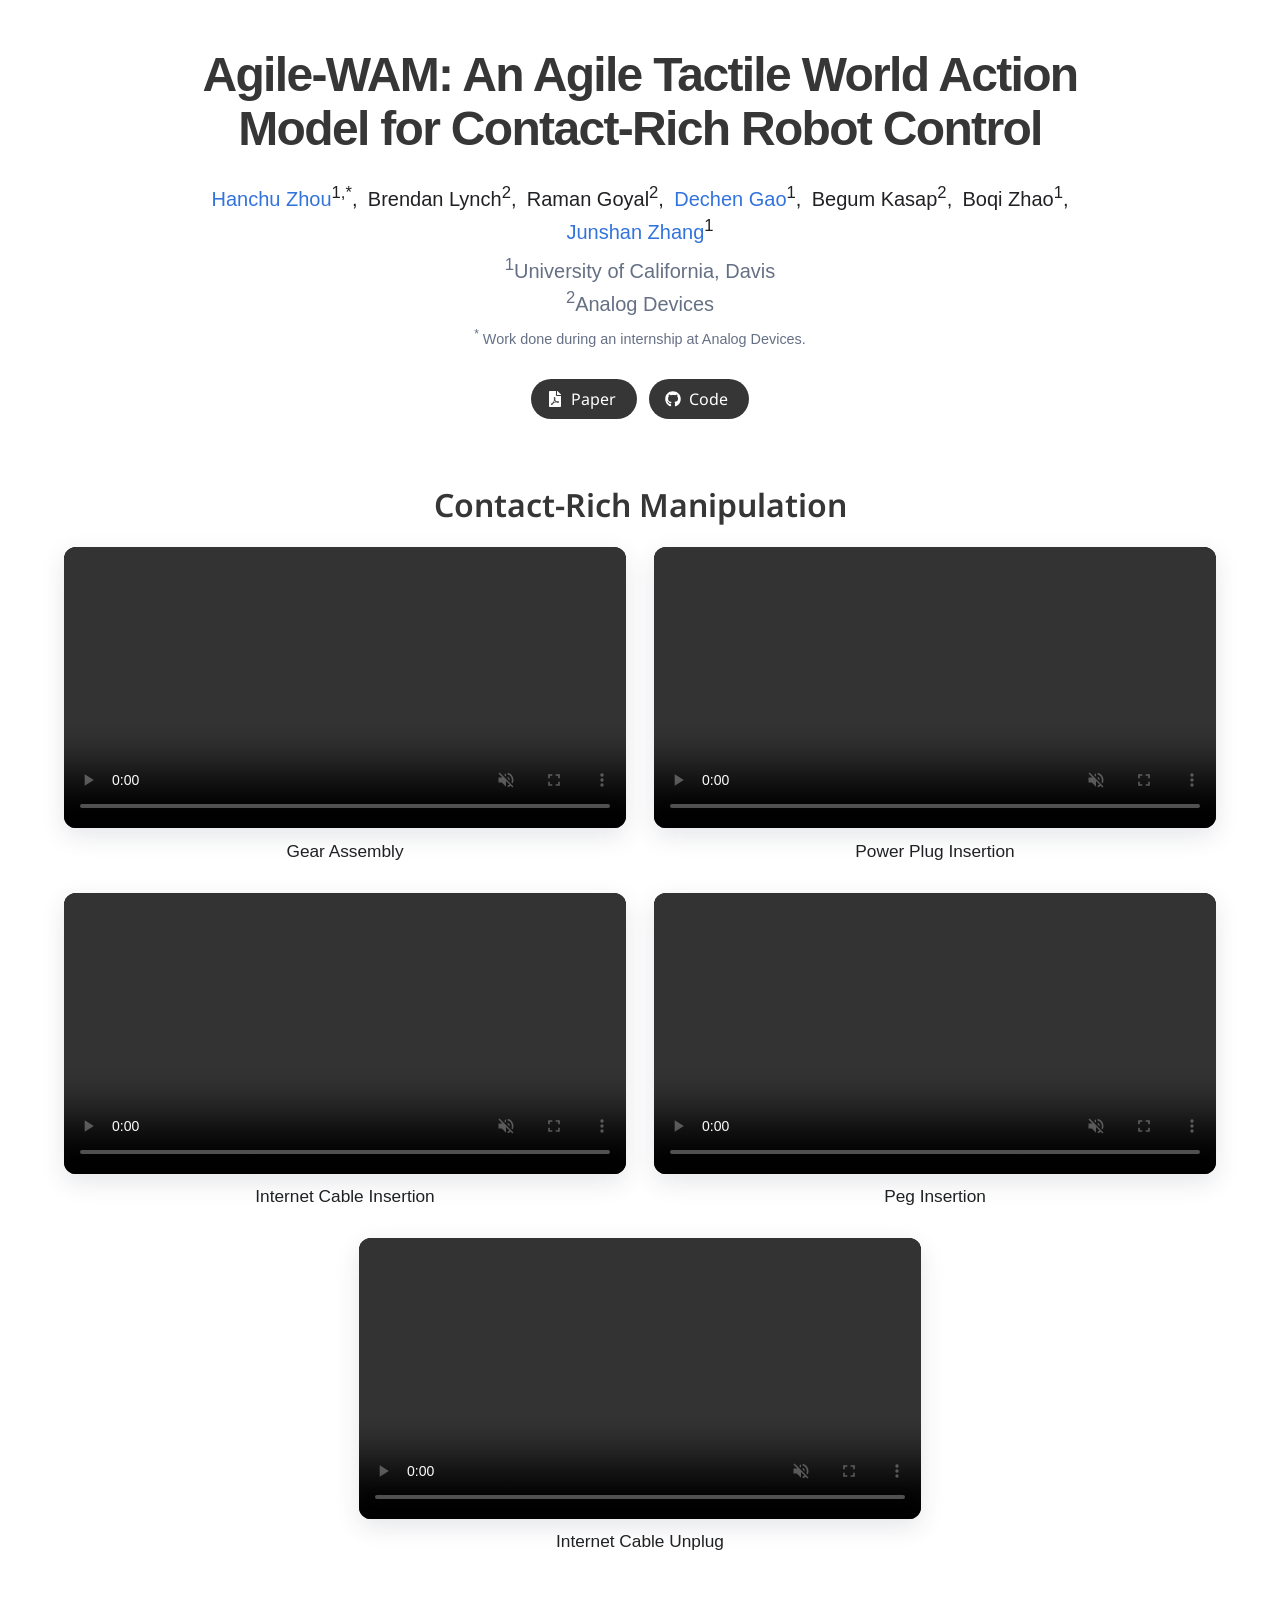
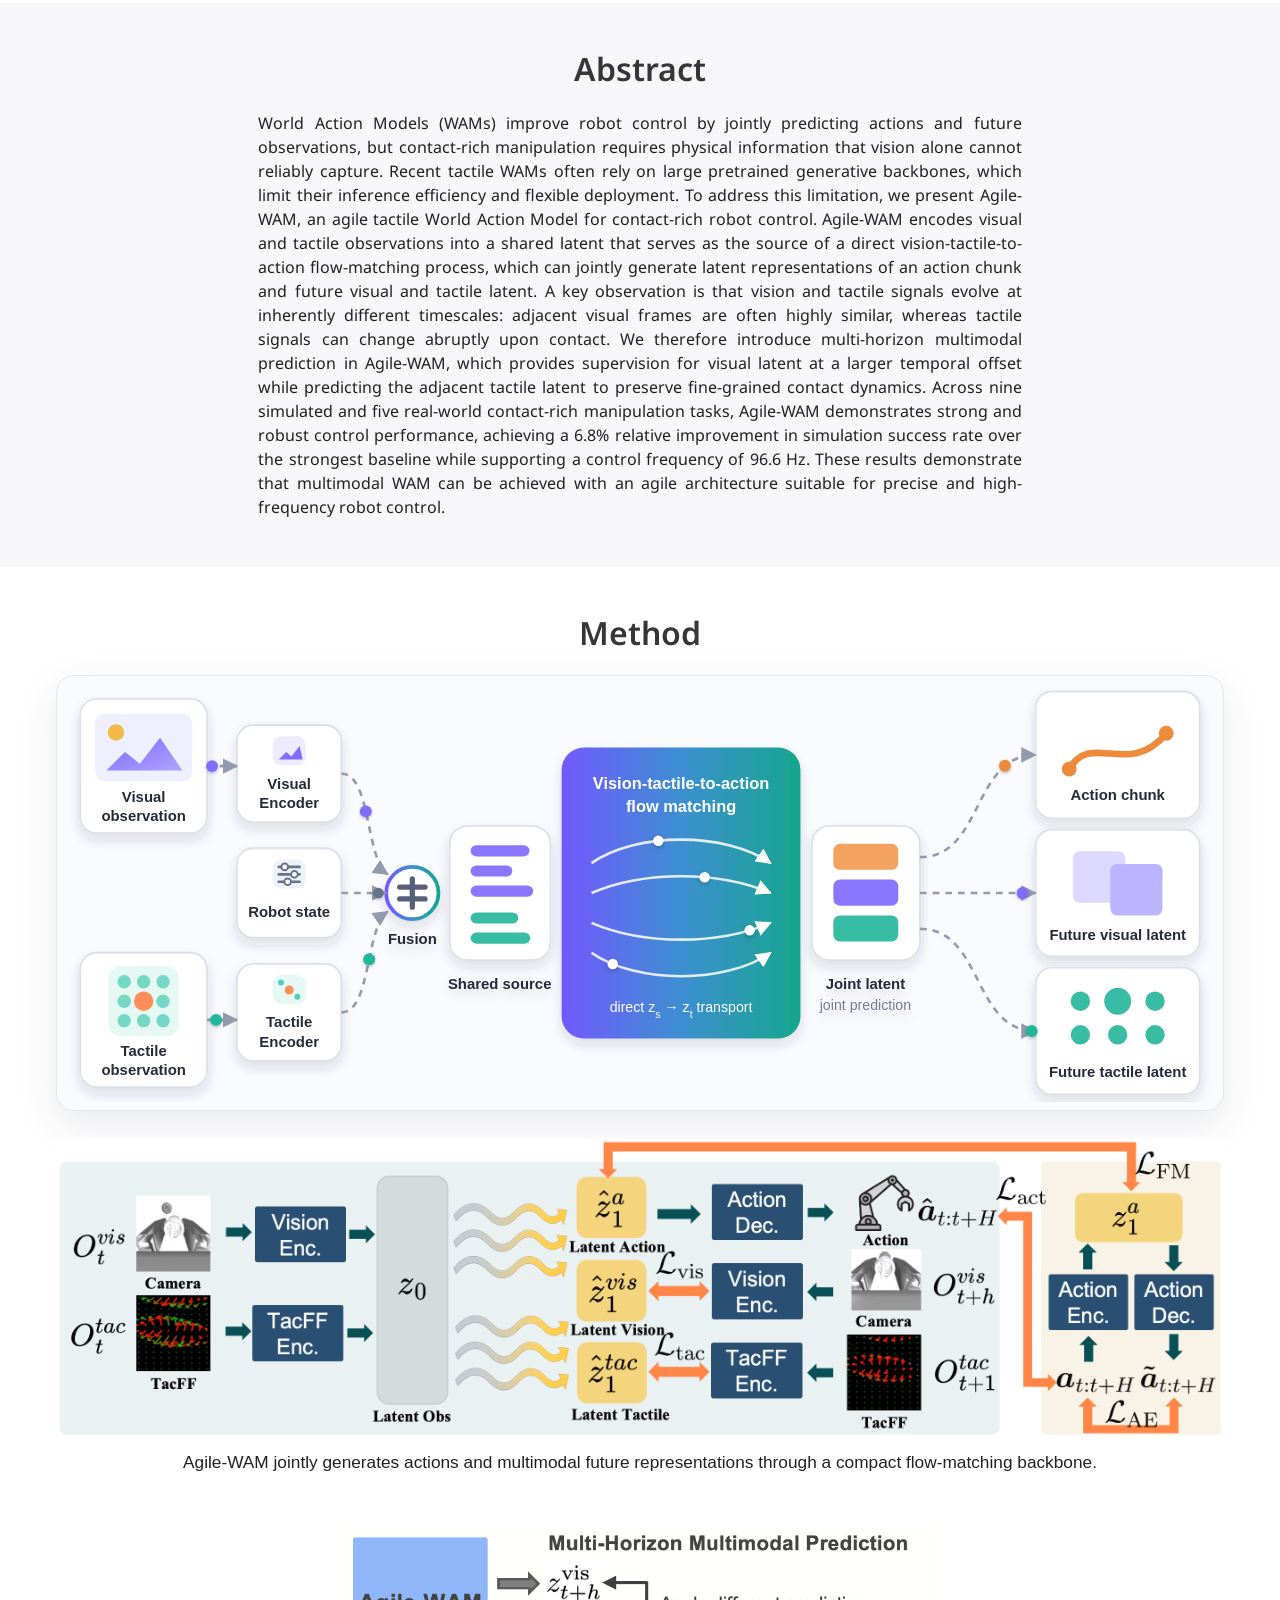
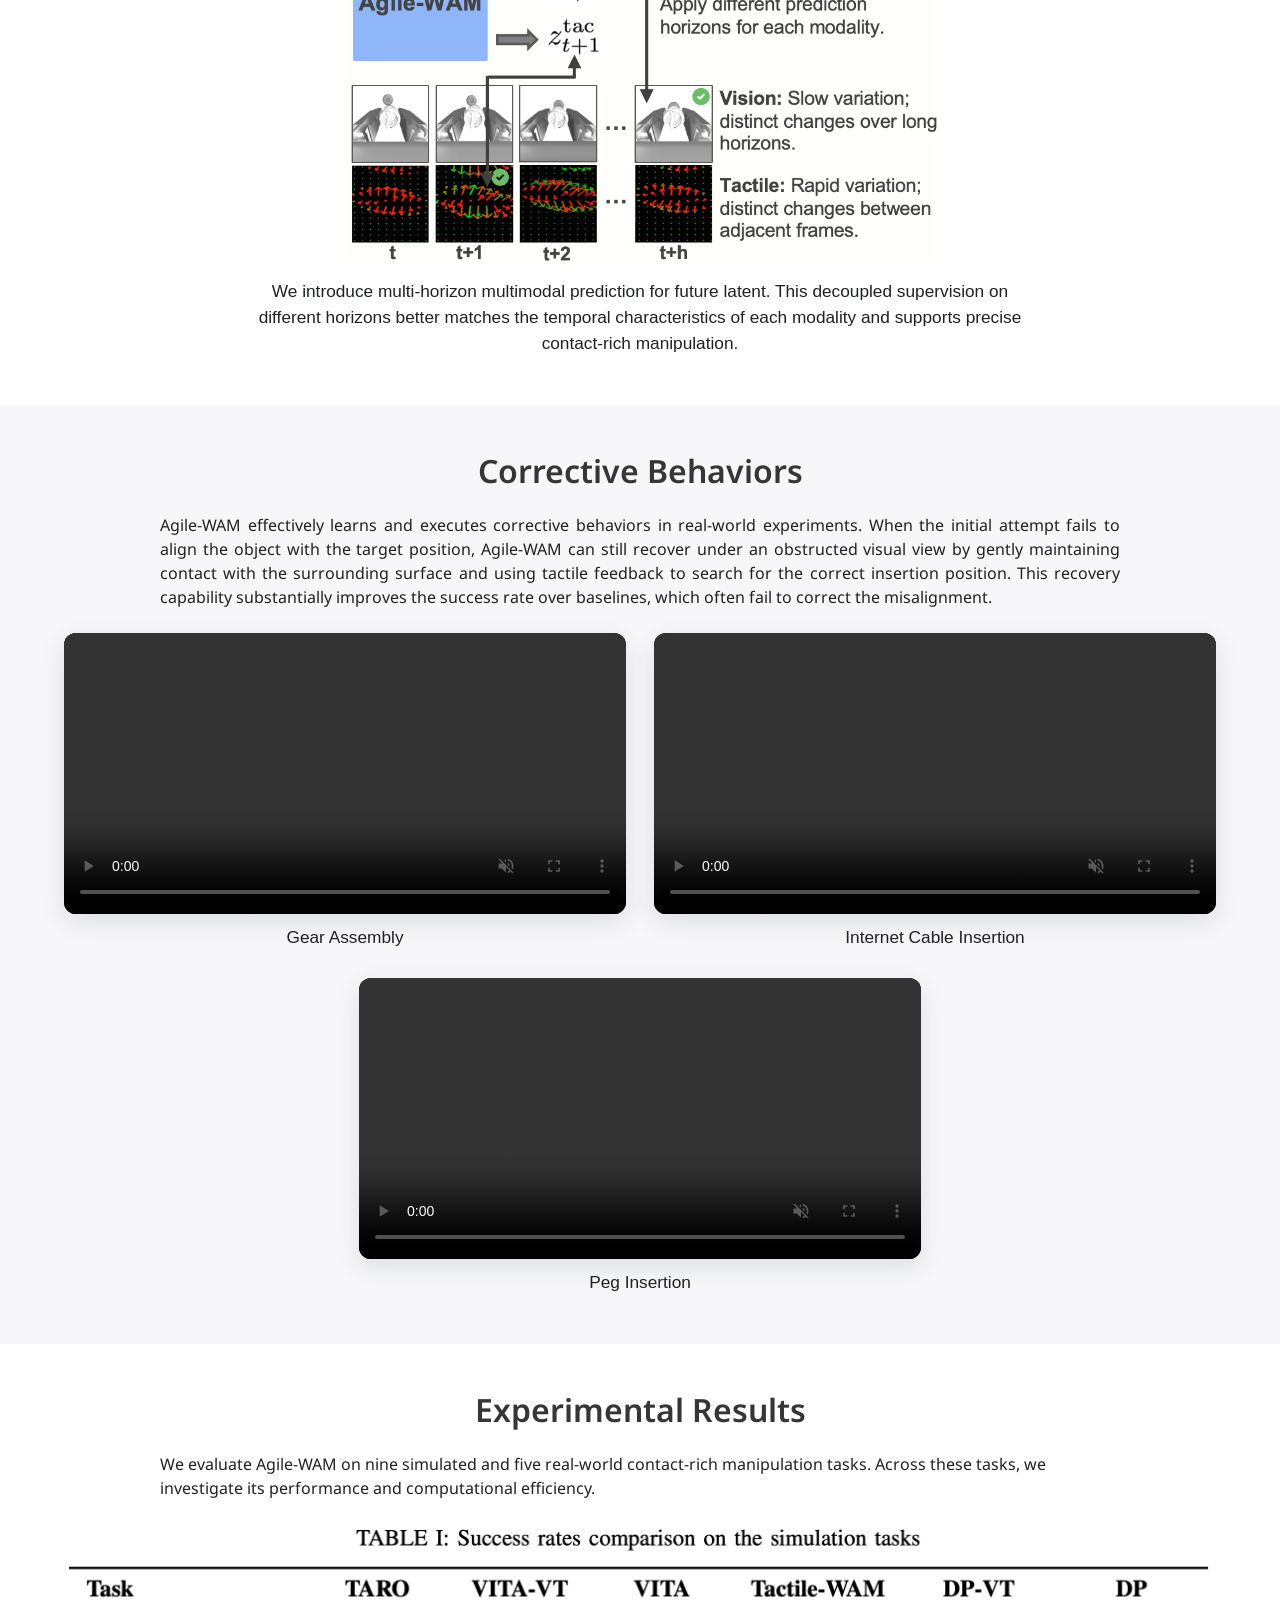
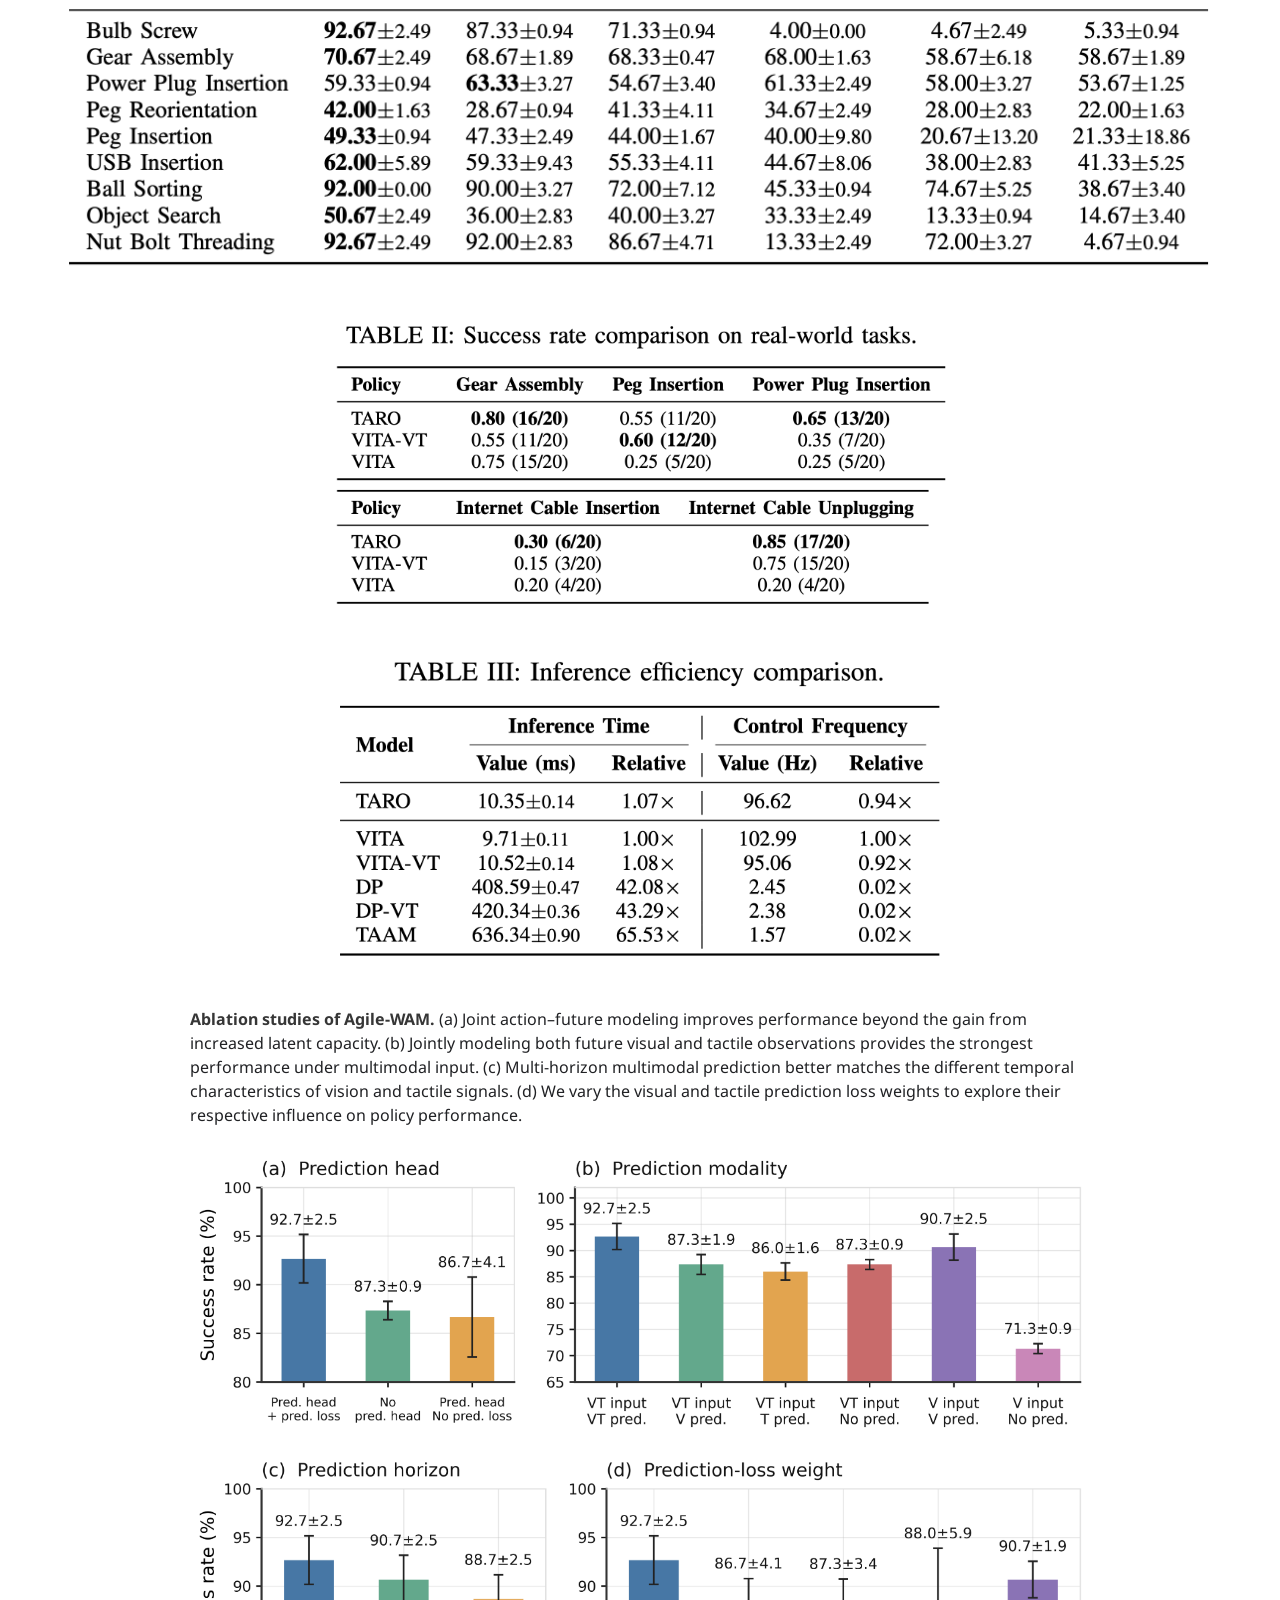
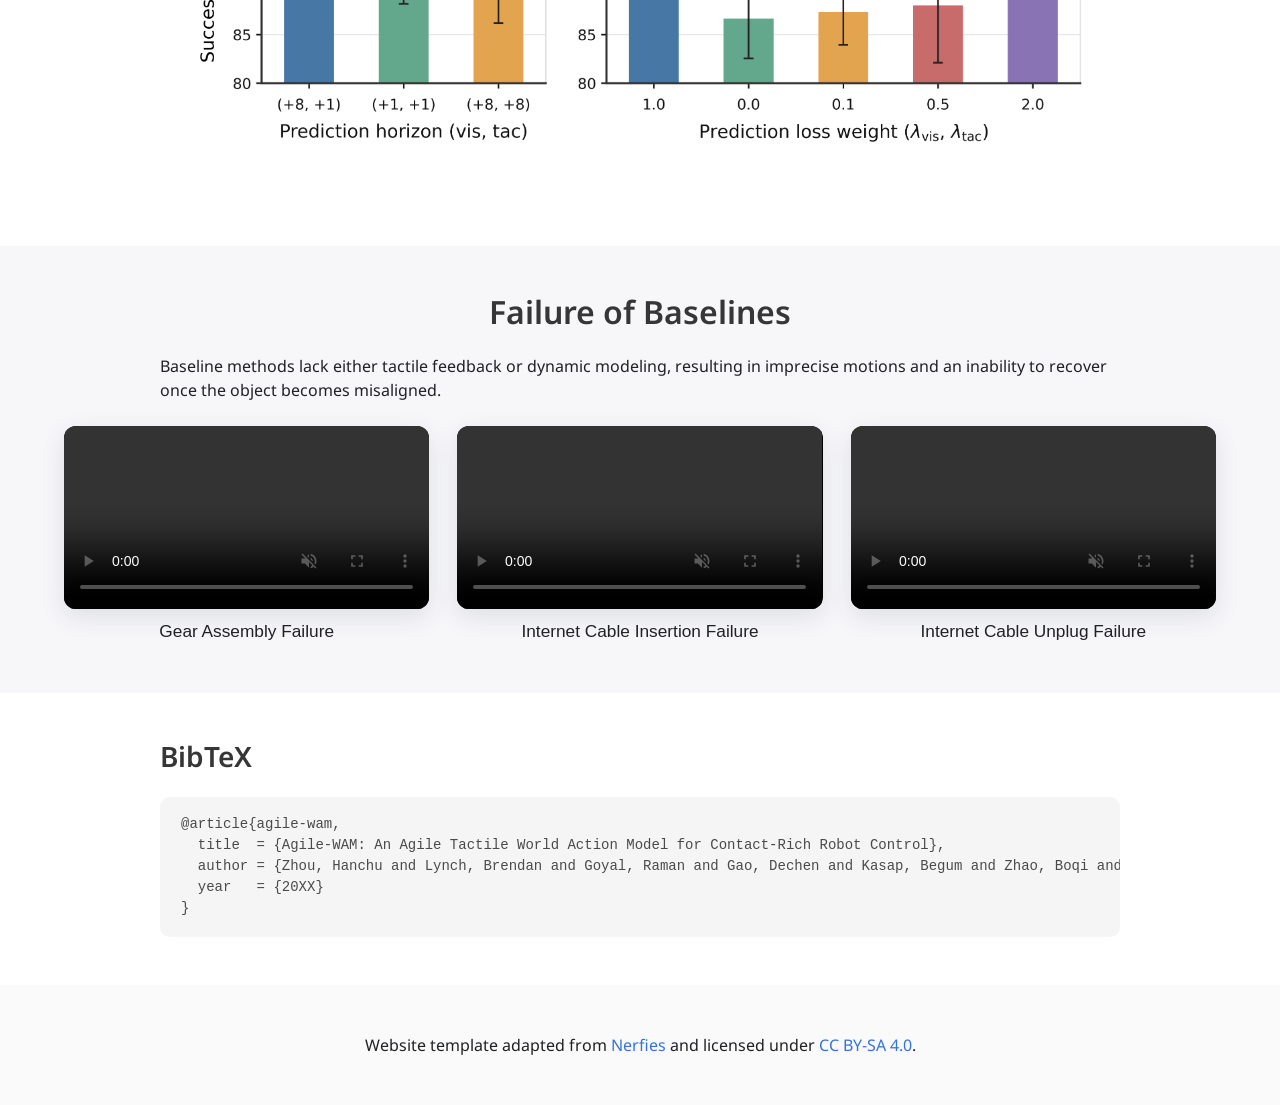
==== commit 068b8fa1: "Update site favicon" ====
--- a/index.html
+++ b/index.html
@@ -10,7 +10,7 @@
   <link href="https://fonts.googleapis.com/css?family=Google+Sans|Noto+Sans|Castoro" rel="stylesheet">
   <link rel="stylesheet" href="./static/css/bulma.min.css">
   <link rel="stylesheet" href="./static/css/index.css">
-  <link rel="icon" type="image/webp" href="./static/images/taro-icon-svg-download-png-2378925.webp">
+  <link rel="icon" type="image/png" href="./static/images/1692.PNG">
   <script defer src="./static/js/fontawesome.all.min.js"></script>
 </head>
 <body>
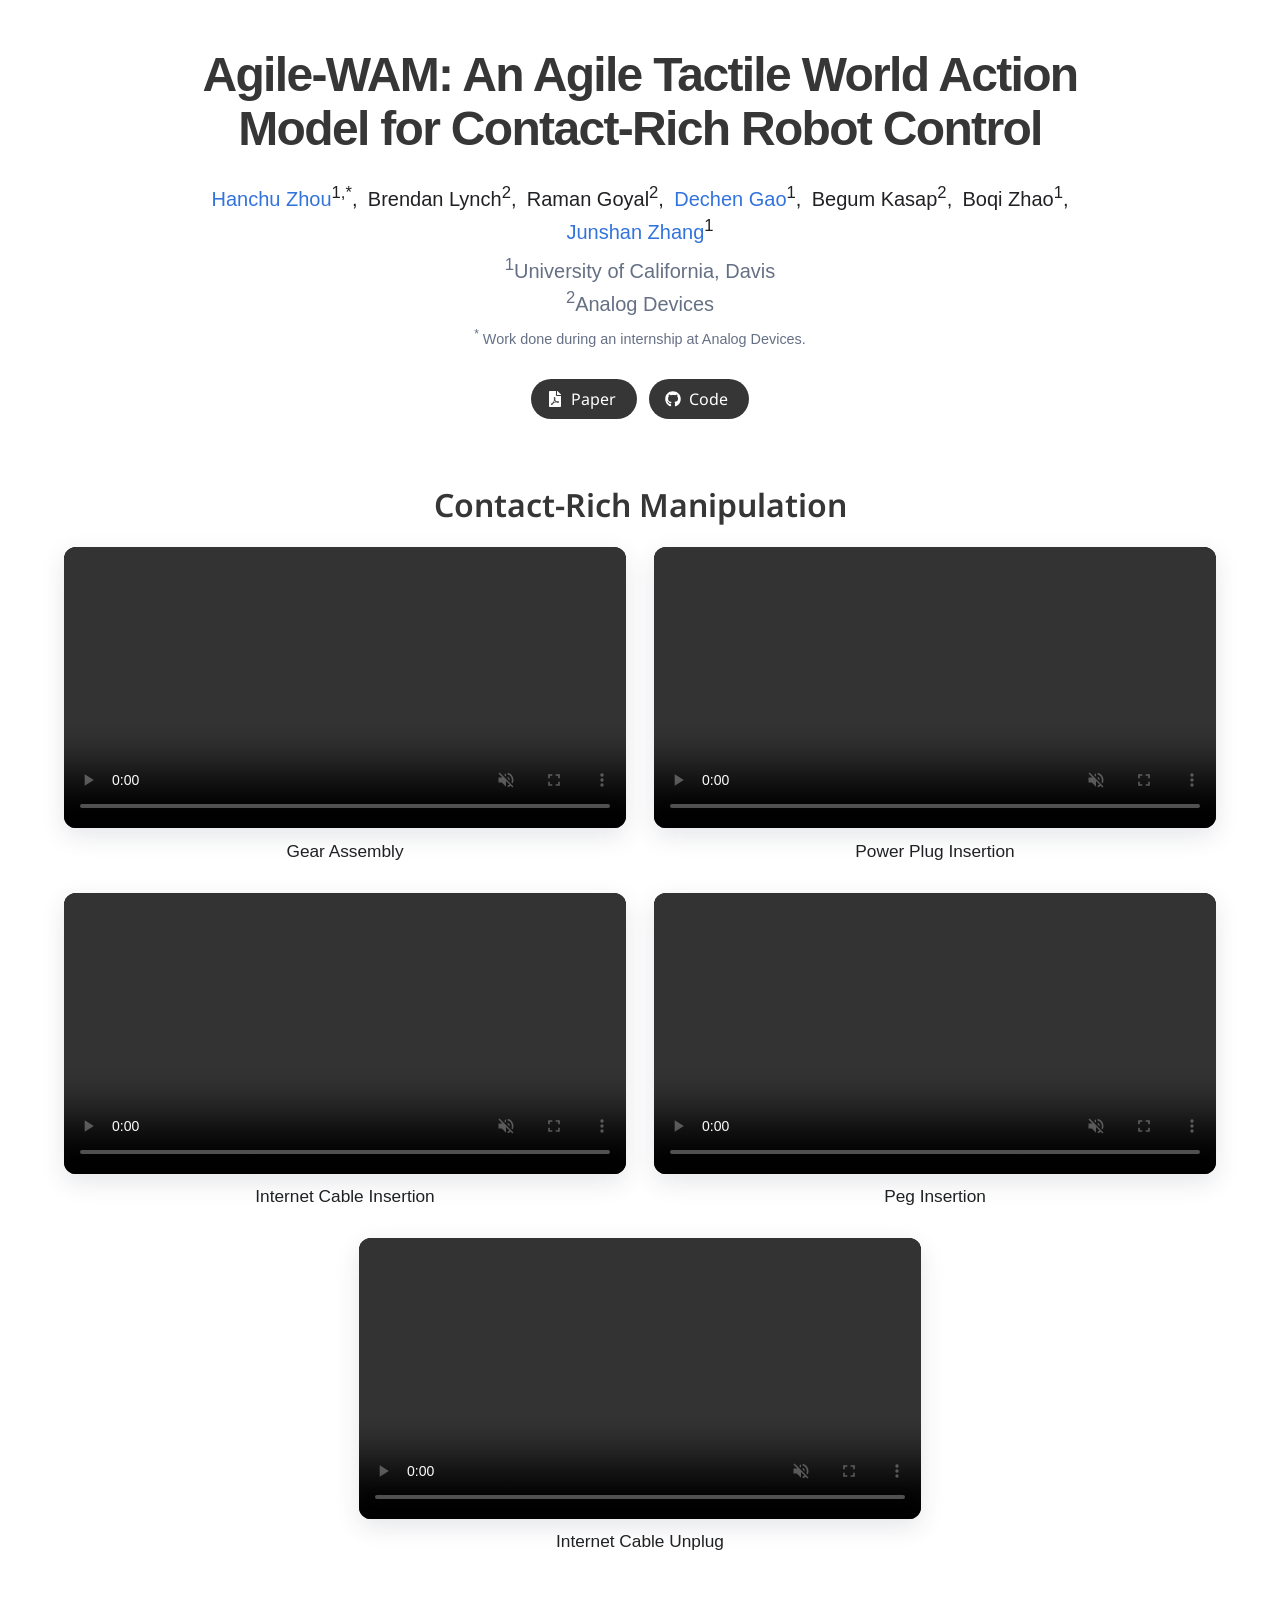
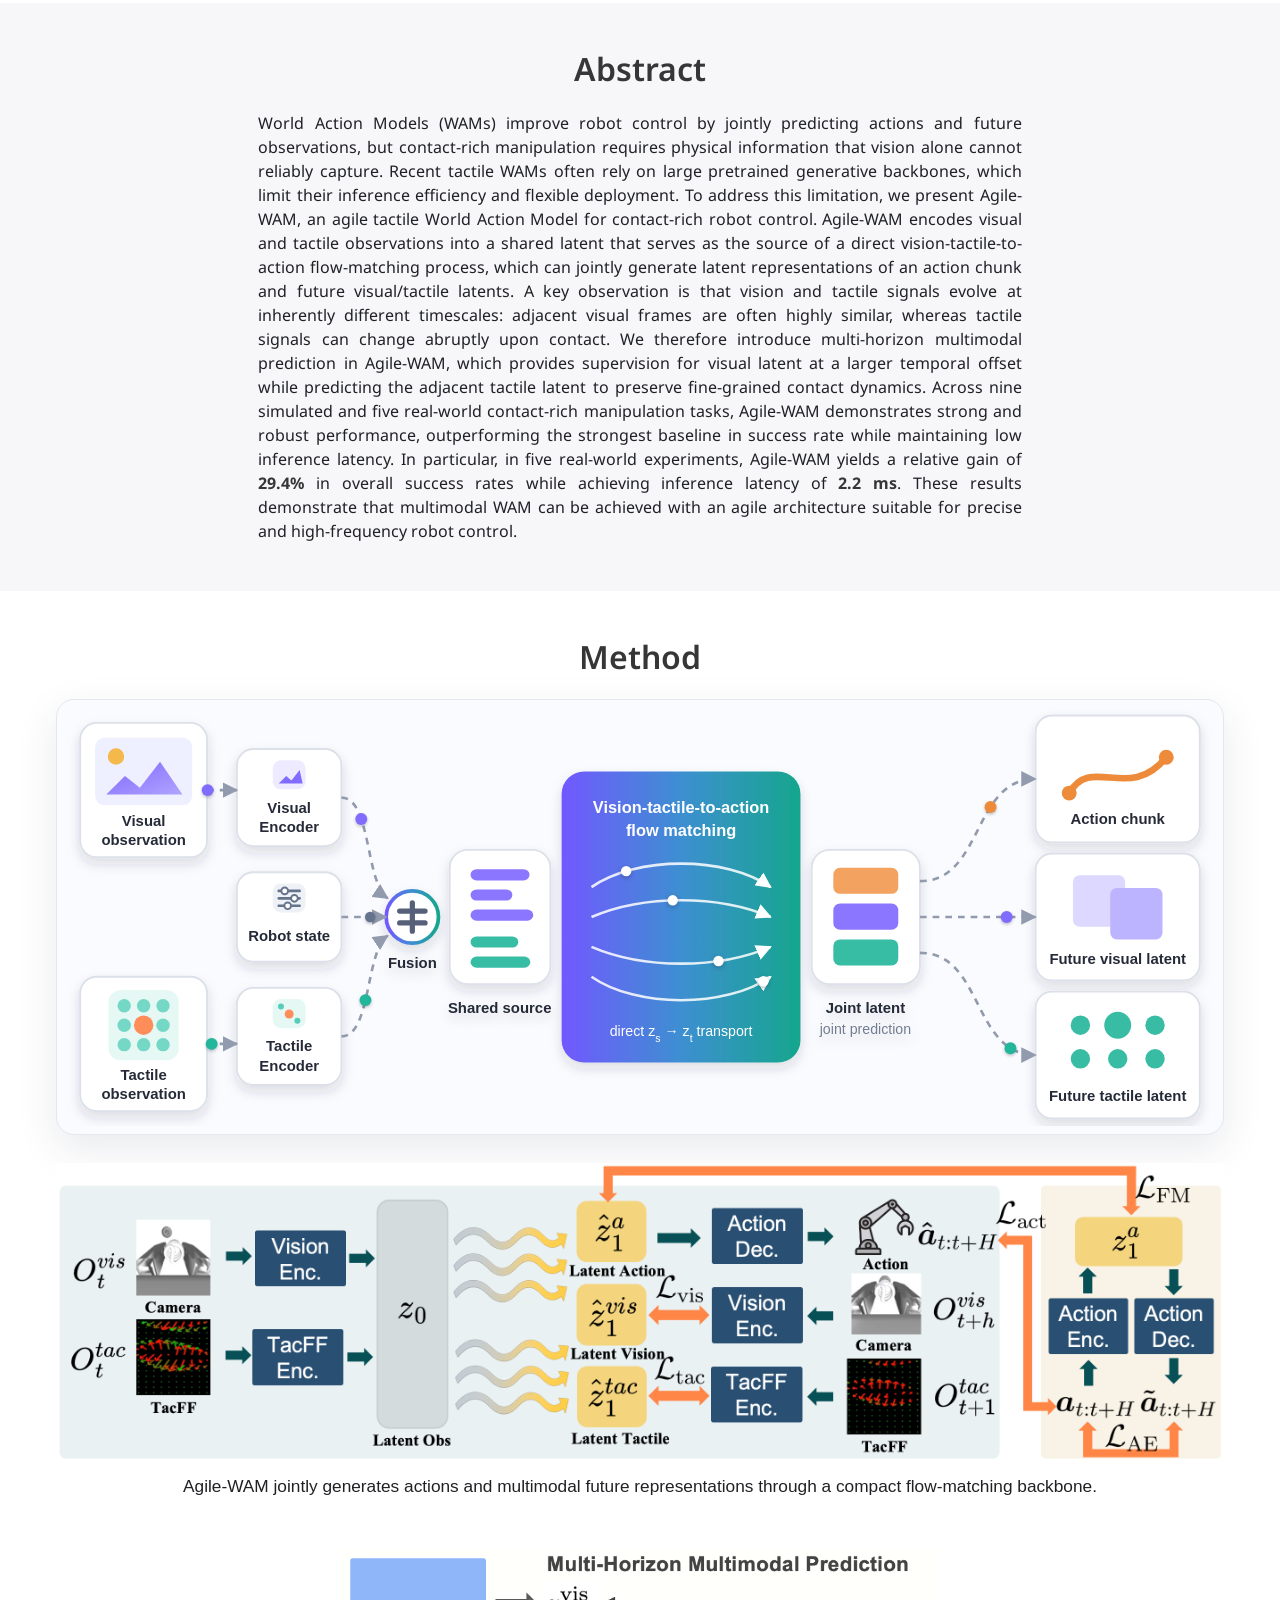
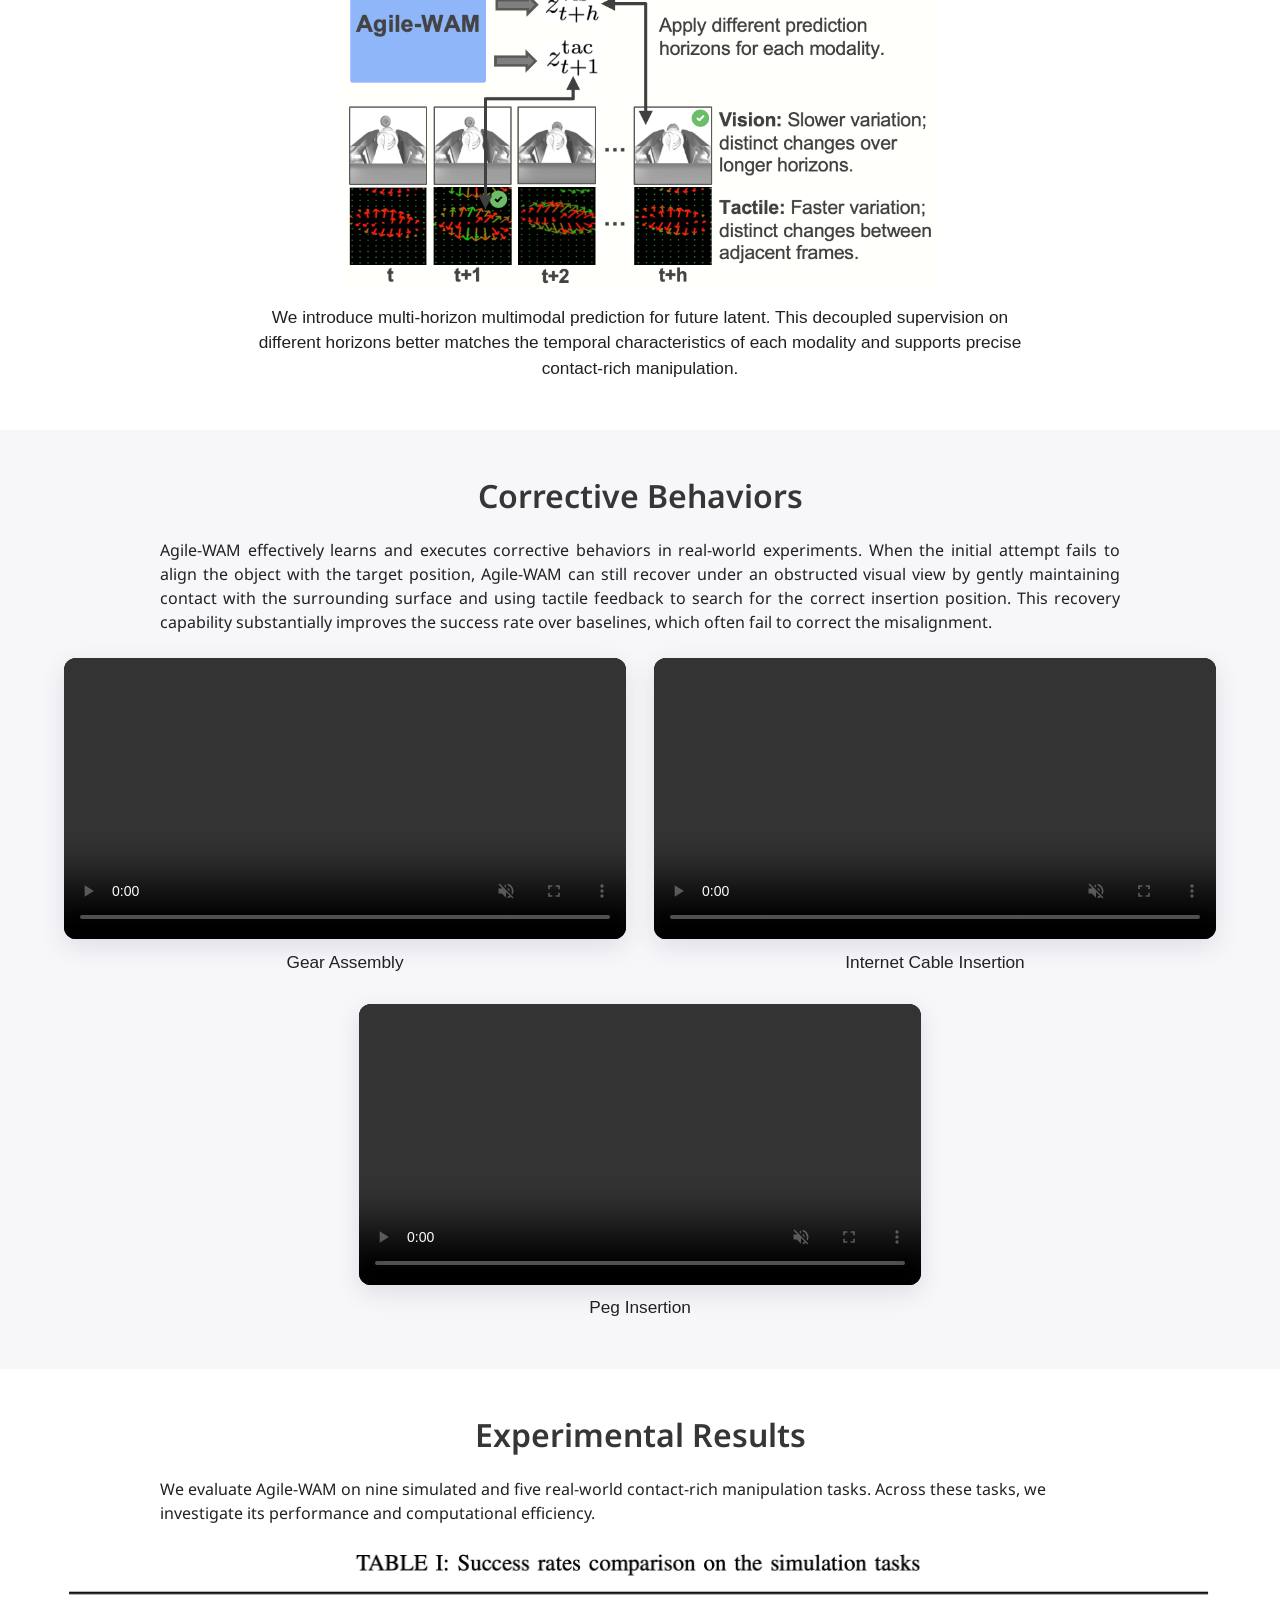
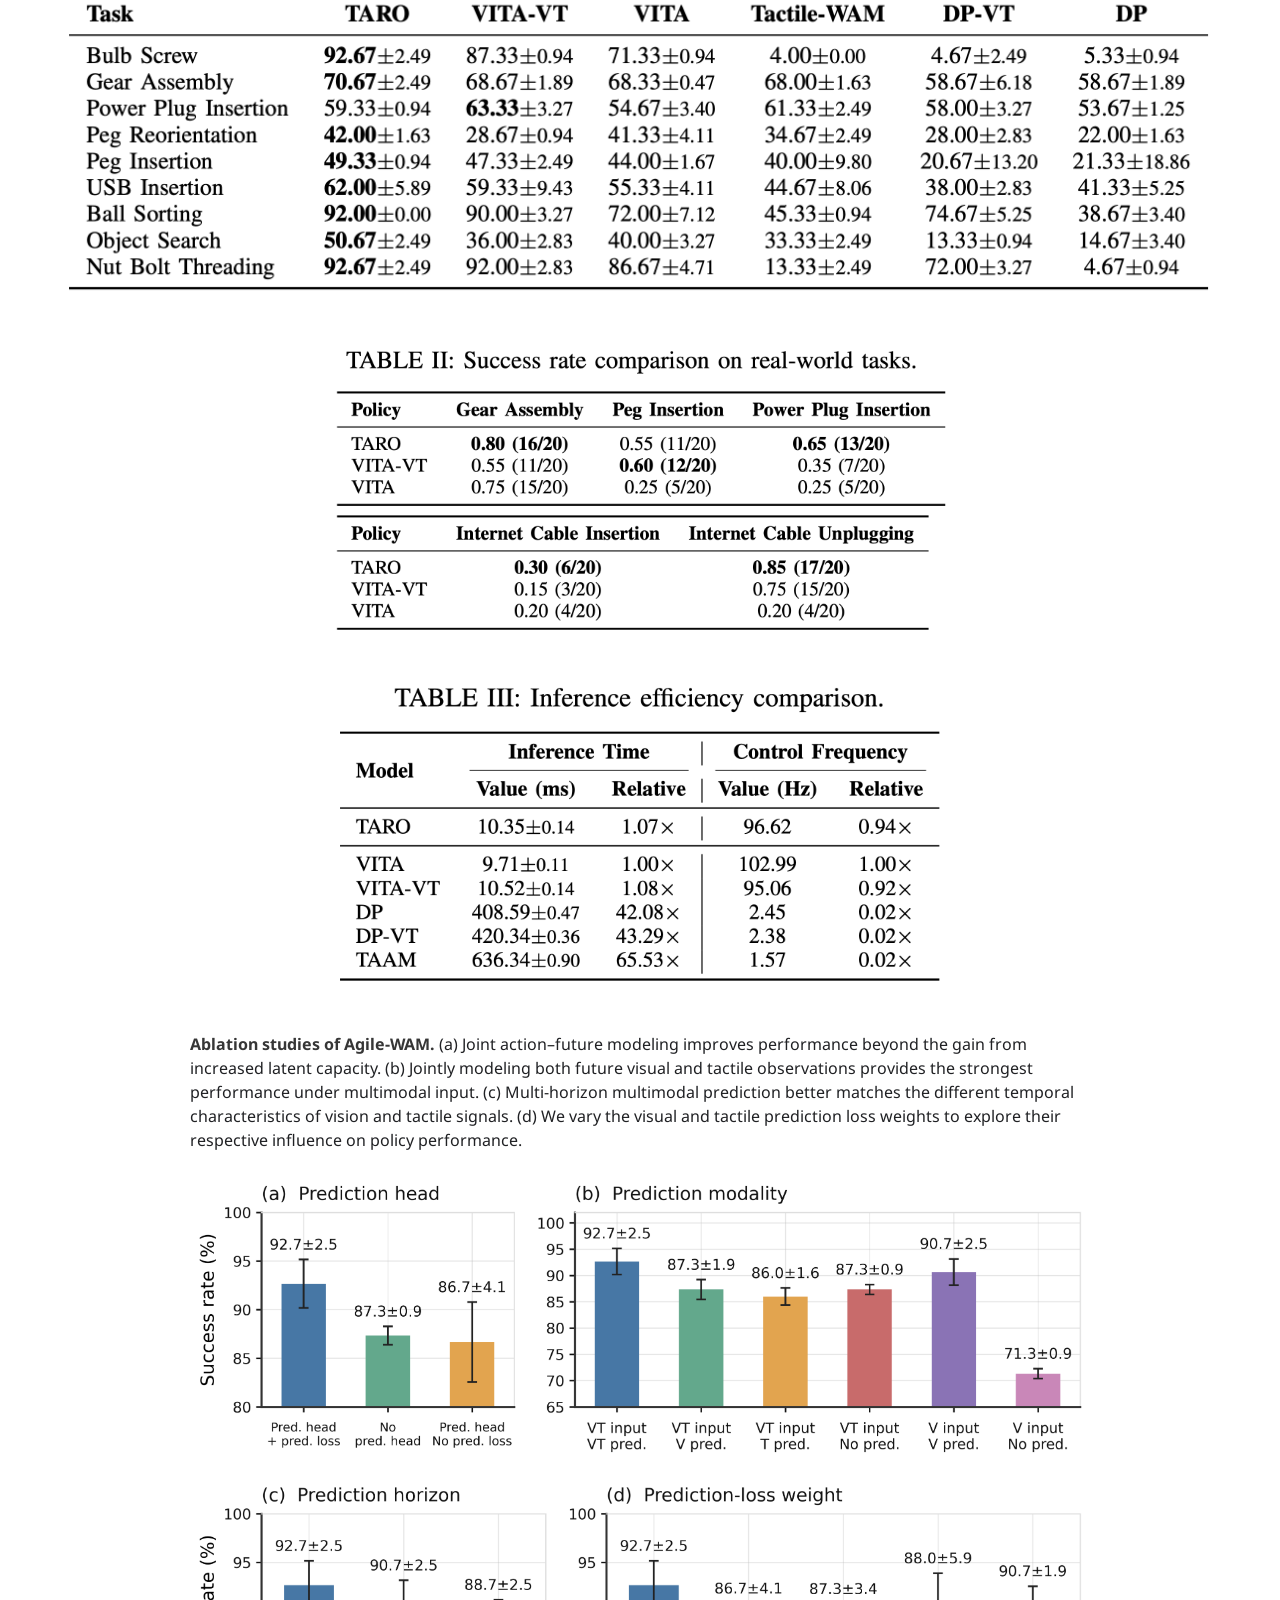
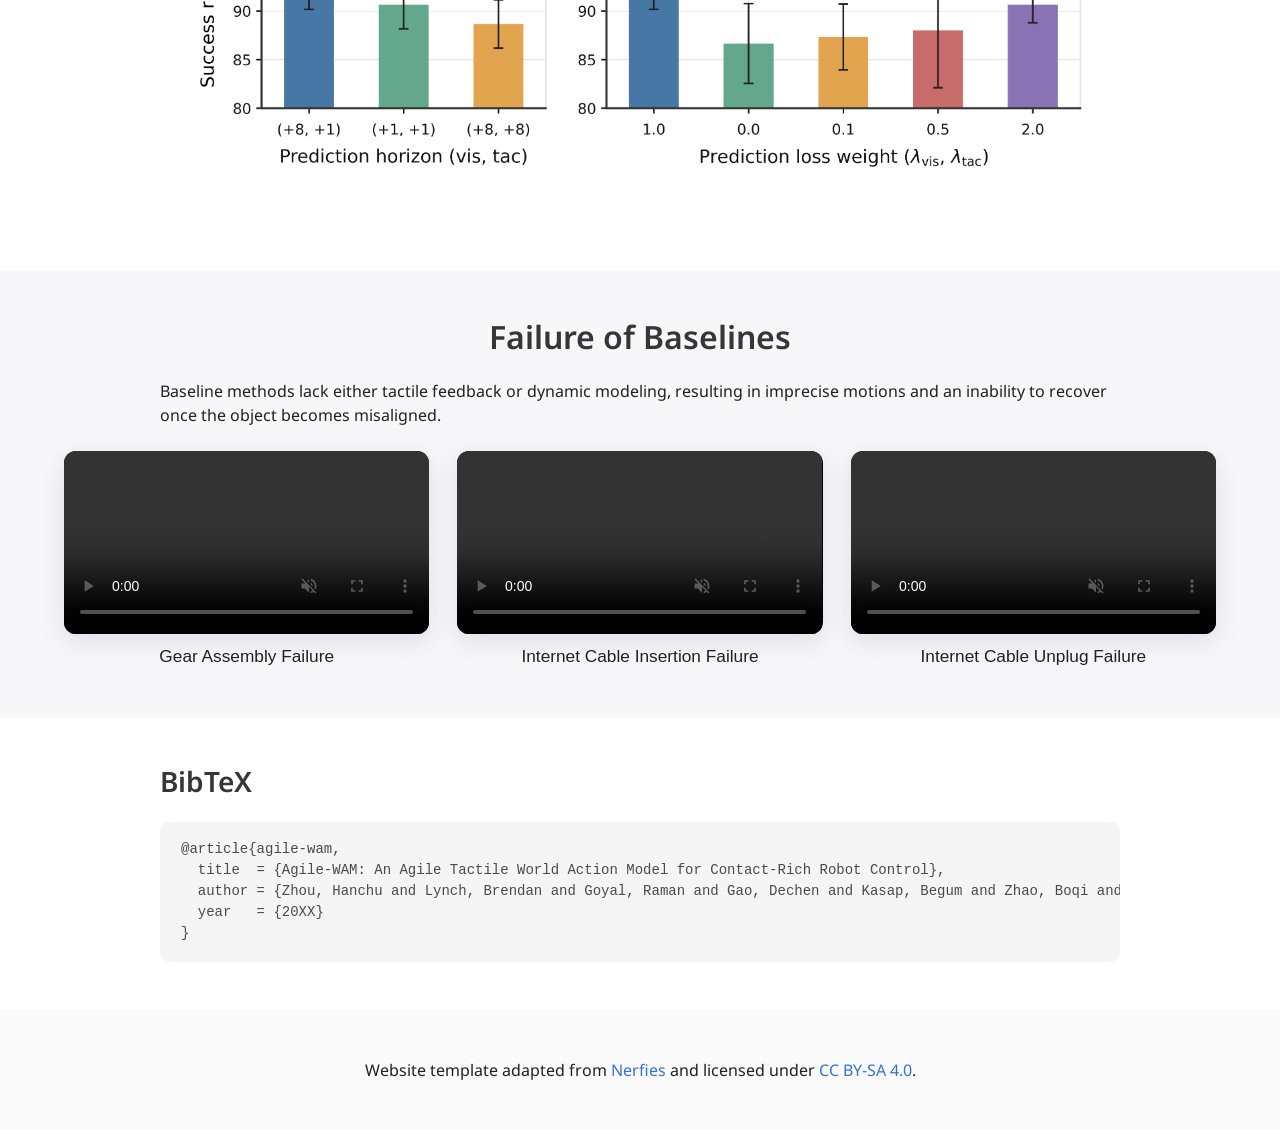
==== commit 7212c9d8: "Revise abstract and update prediction figure" ====
--- a/index.html
+++ b/index.html
@@ -108,22 +108,21 @@
               observations, but contact-rich manipulation requires physical information that vision alone
               cannot reliably capture. Recent tactile WAMs often rely on large pretrained generative
               backbones, which limit their inference efficiency and flexible deployment. To address this
-              limitation, we present Agile-WAM, an agile tactile World Action
-              Model for contact-rich robot control. Agile-WAM encodes visual and
-              tactile observations into a shared latent that serves as the source of a direct
-              vision-tactile-to-action flow-matching process, which can jointly generate latent
-              representations of an action chunk and future visual and tactile latent.
+              limitation, we present Agile-WAM, an agile tactile World Action Model for contact-rich robot
+              control. Agile-WAM encodes visual and tactile observations into a shared latent that serves as
+              the source of a direct vision-tactile-to-action flow-matching process, which can jointly generate
+              latent representations of an action chunk and future visual/tactile latents.
               A key observation is that vision and tactile signals evolve at inherently different timescales:
-              adjacent visual frames are often highly similar, whereas tactile
-              signals can change abruptly upon contact. We therefore introduce multi-horizon multimodal
-              prediction in Agile-WAM, which provides supervision for visual latent
-              at a larger temporal offset while predicting the adjacent tactile latent to preserve fine-grained
-              contact dynamics.
-              Across nine simulated and five real-world contact-rich manipulation tasks,
-              Agile-WAM demonstrates strong and robust control performance, achieving
-              a 6.8% relative improvement in simulation success rate over the strongest baseline while
-              supporting a control frequency of 96.6&nbsp;Hz. These results demonstrate that multimodal WAM
-              can be achieved with an agile architecture suitable for precise and high-frequency robot control.
+              adjacent visual frames are often highly similar, whereas tactile signals can change abruptly upon
+              contact. We therefore introduce multi-horizon multimodal prediction in Agile-WAM, which provides
+              supervision for visual latent at a larger temporal offset while predicting the adjacent tactile
+              latent to preserve fine-grained contact dynamics. Across nine simulated and five real-world
+              contact-rich manipulation tasks, Agile-WAM demonstrates strong and robust performance,
+              outperforming the strongest baseline in success rate while maintaining low inference latency.
+              In particular, in five real-world experiments, Agile-WAM yields a relative gain of
+              <strong>29.4%</strong> in overall success rates while achieving inference latency of
+              <strong>2.2 ms</strong>. These results demonstrate that multimodal WAM can be achieved with an
+              agile architecture suitable for precise and high-frequency robot control.
             </p>
           </div>
         </div>
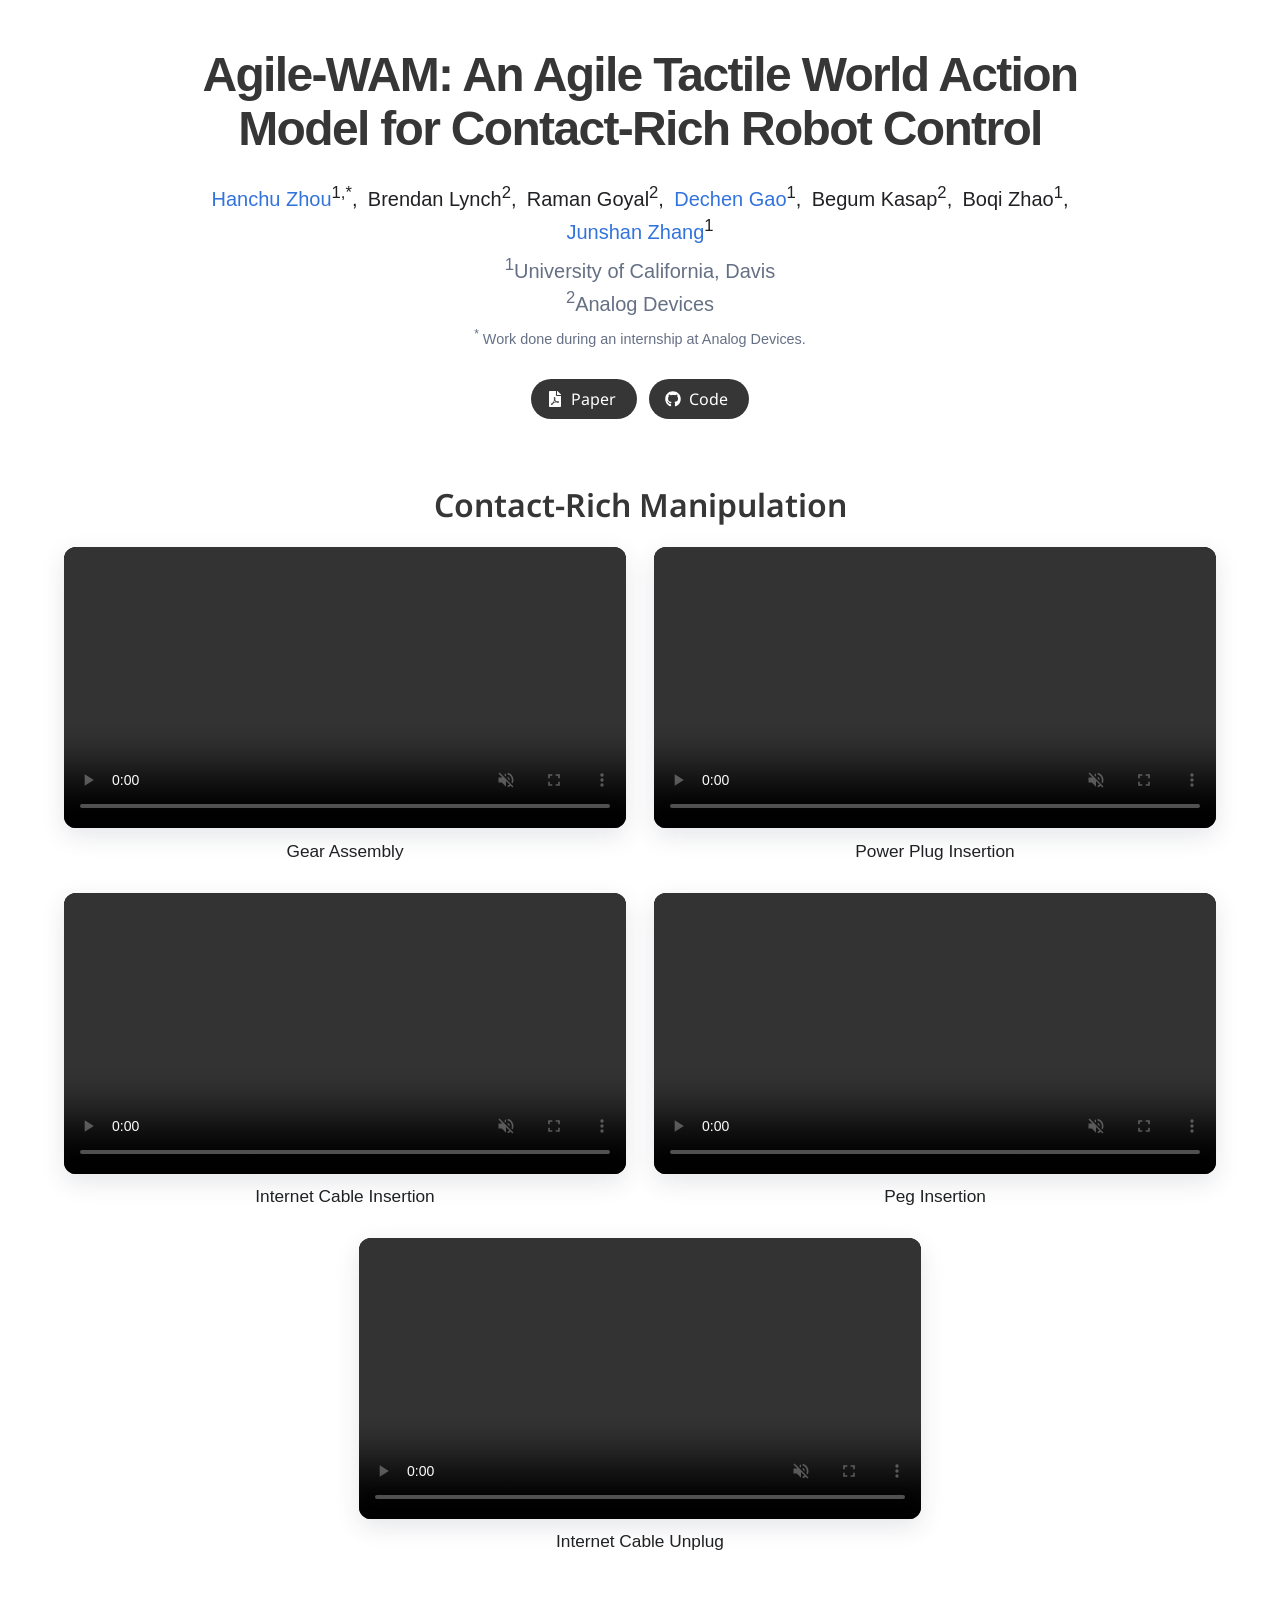
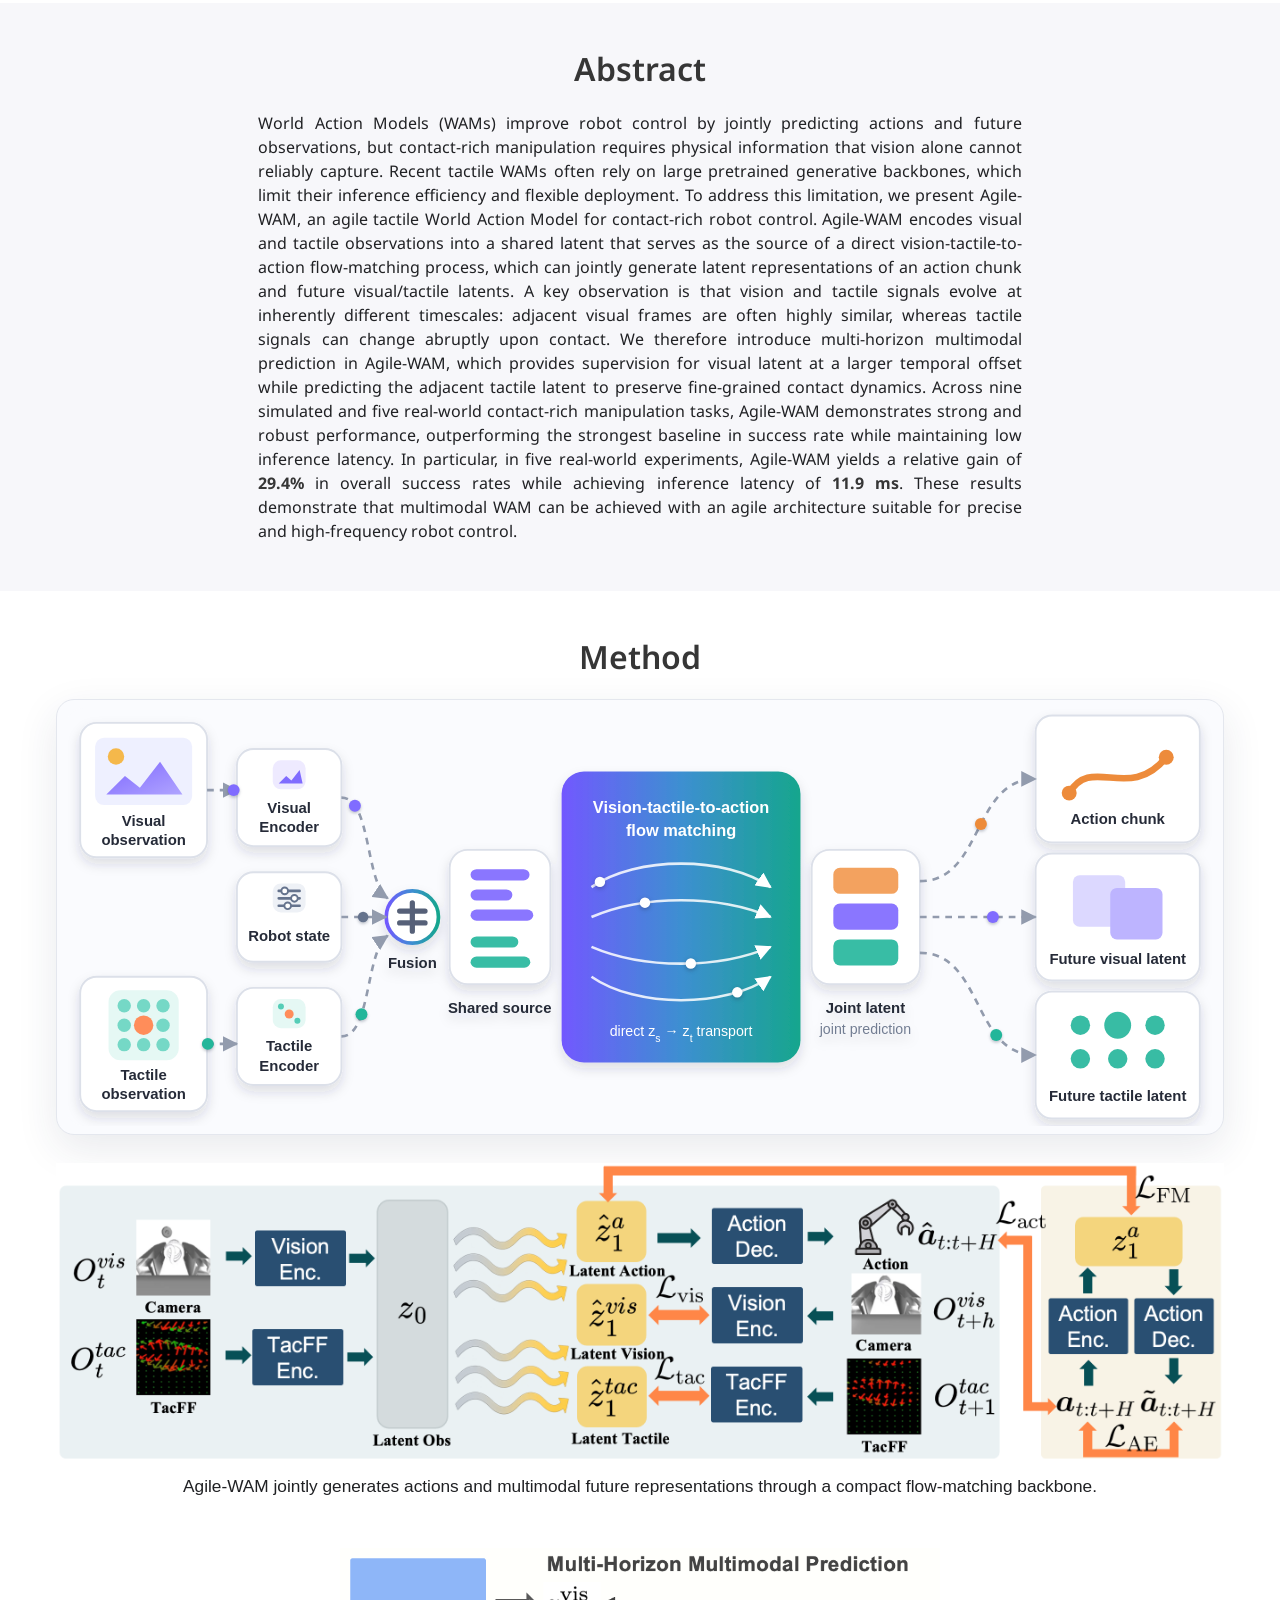
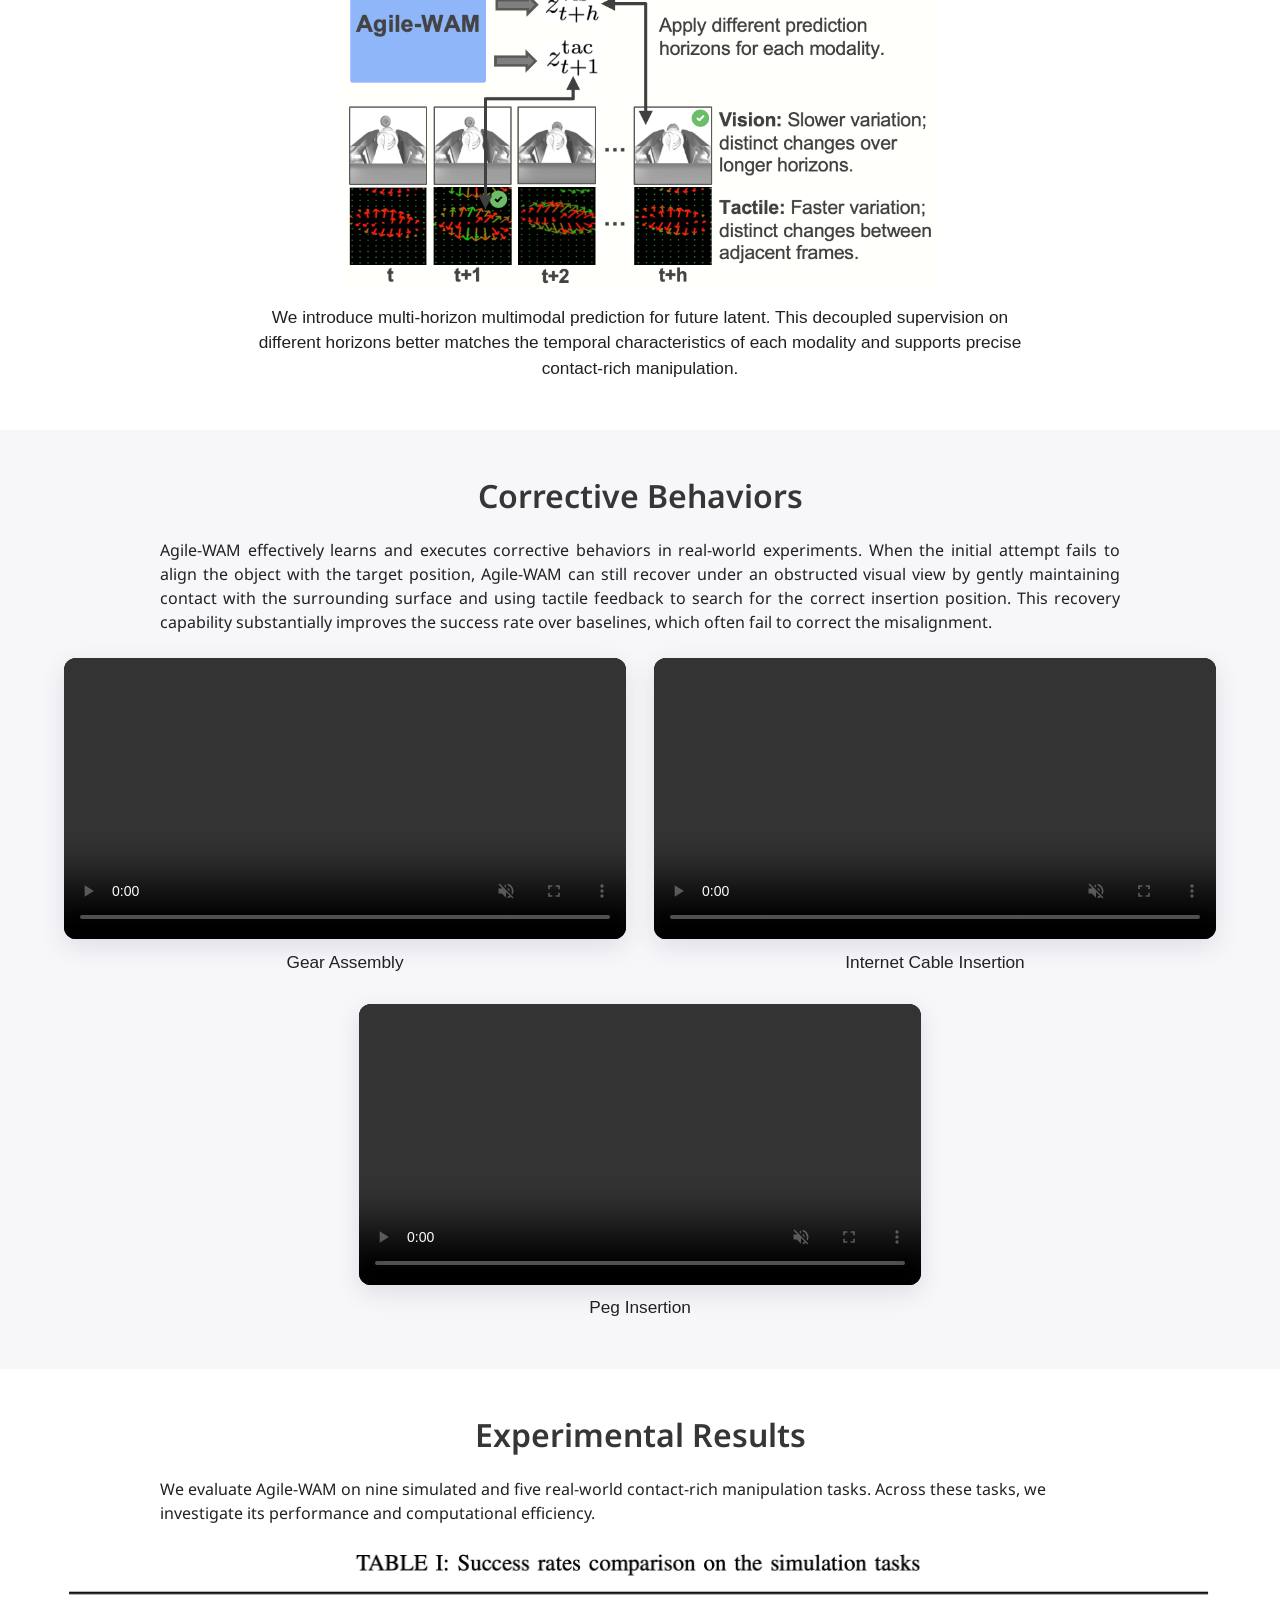
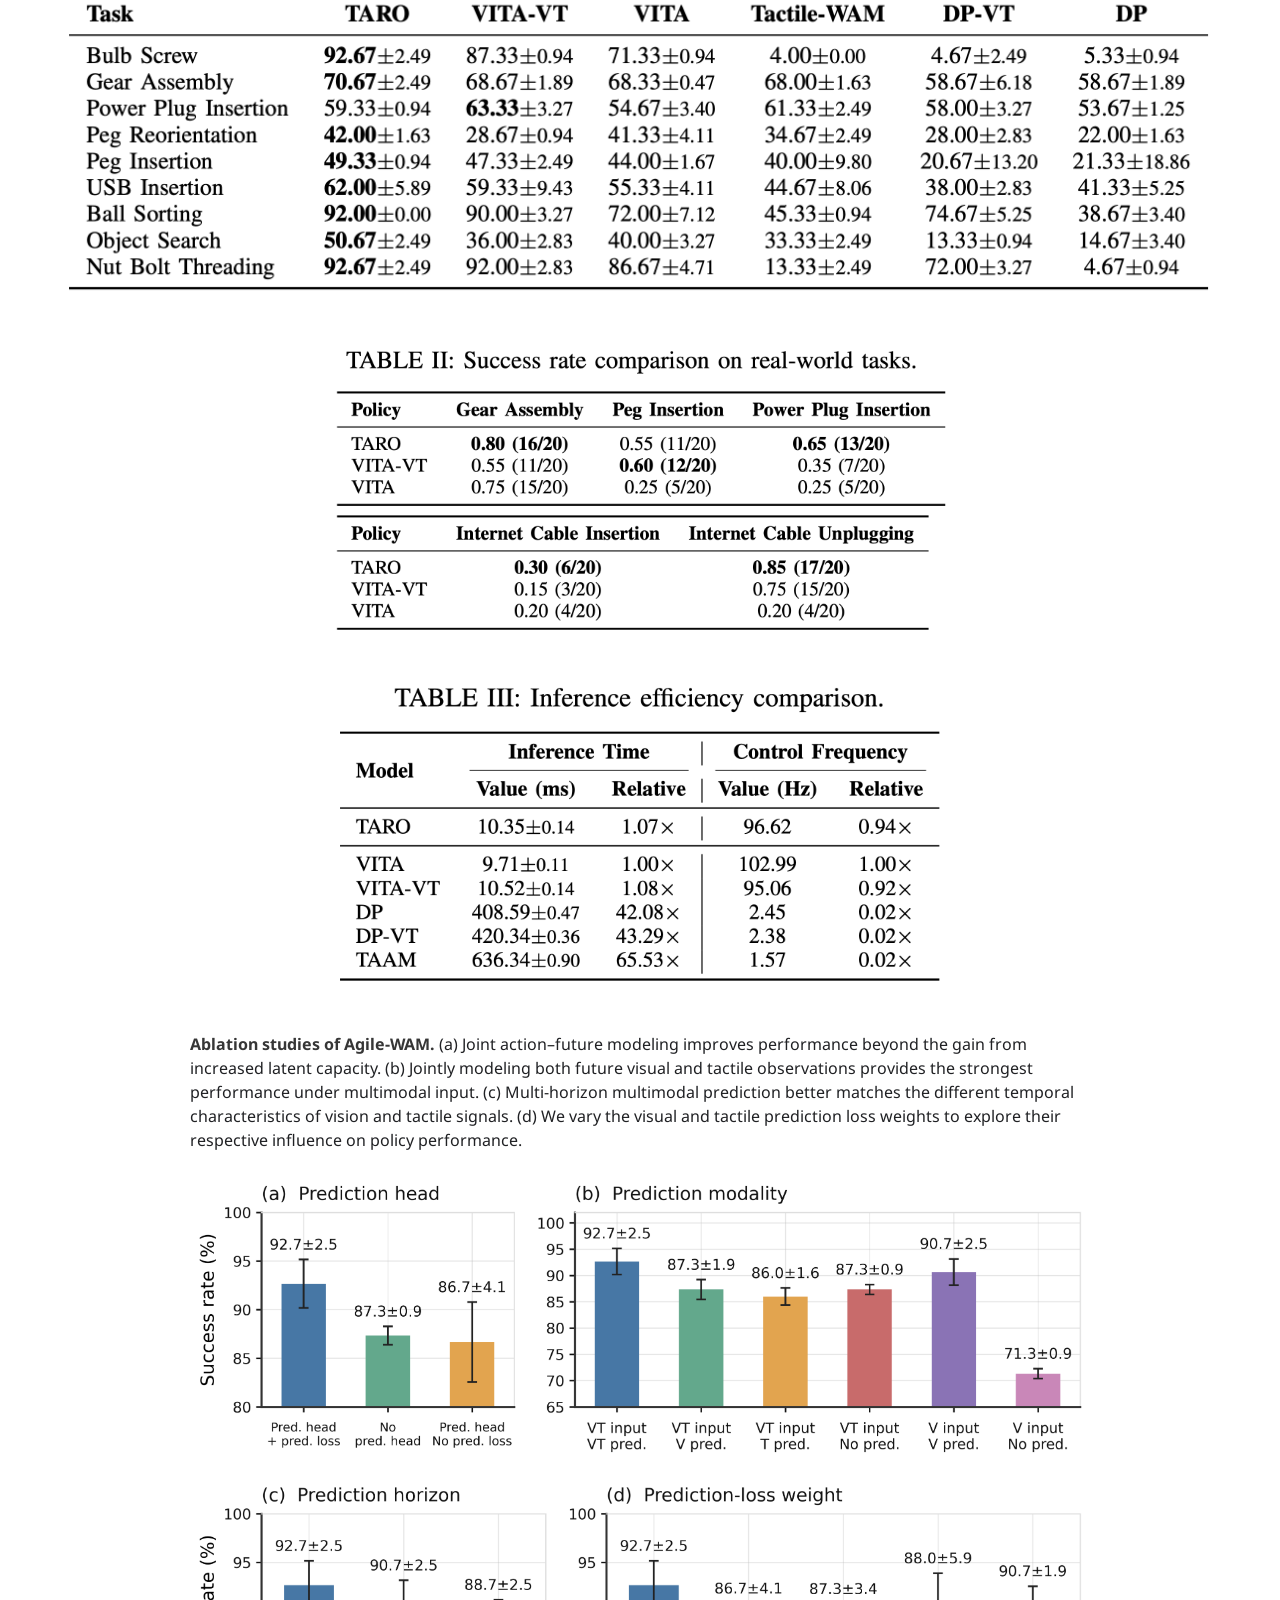
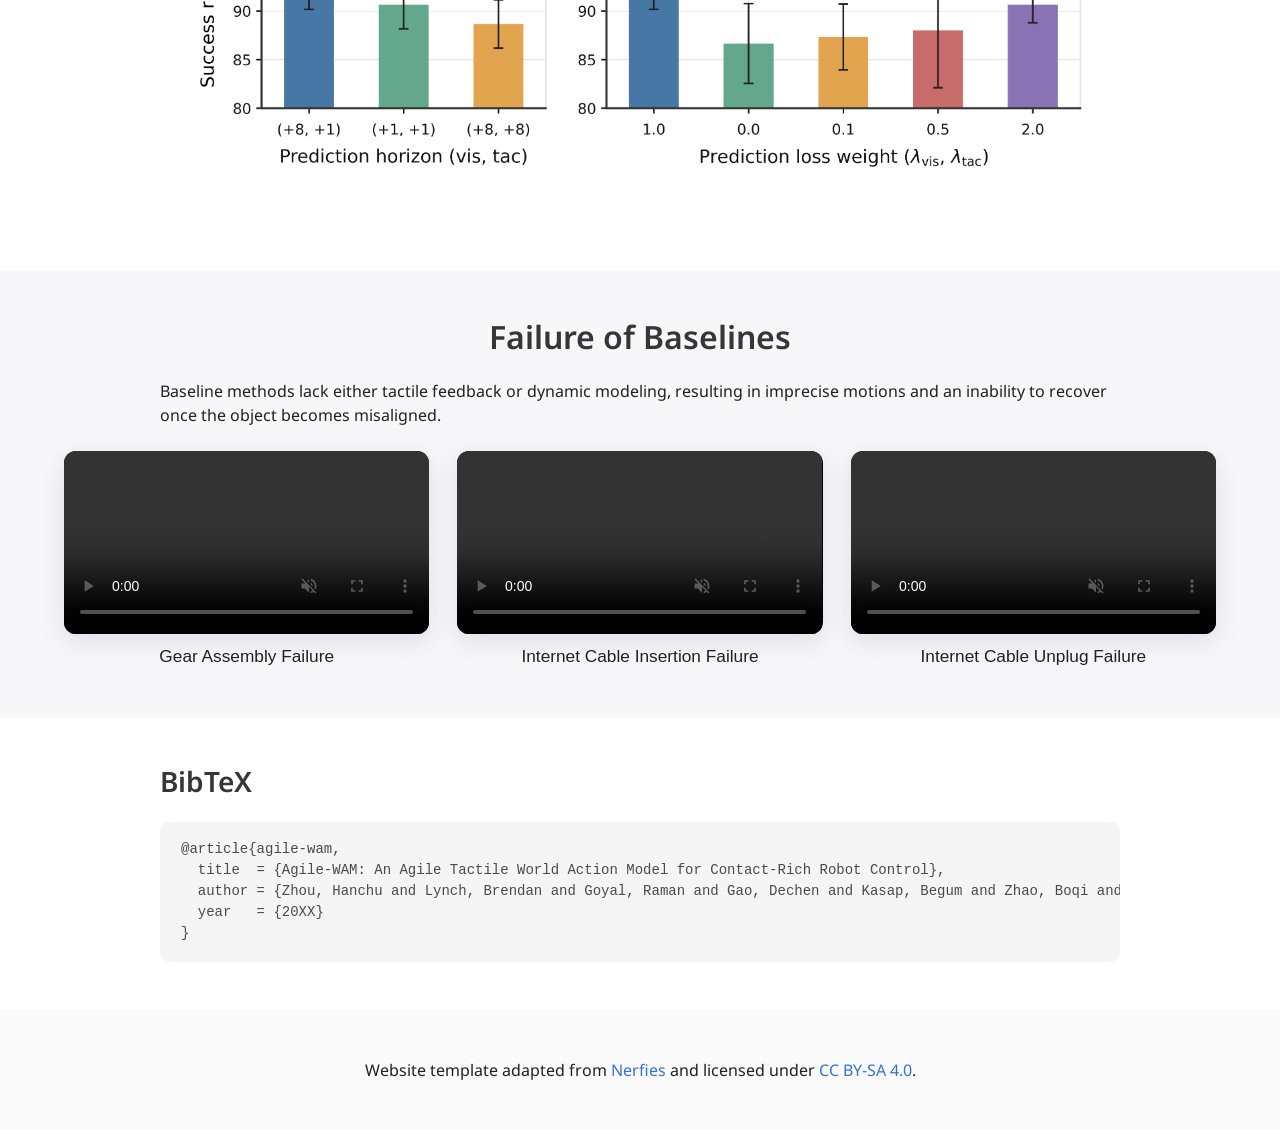
==== commit 2b5c4092: "Update reported inference latency" ====
--- a/index.html
+++ b/index.html
@@ -121,7 +121,7 @@
               outperforming the strongest baseline in success rate while maintaining low inference latency.
               In particular, in five real-world experiments, Agile-WAM yields a relative gain of
               <strong>29.4%</strong> in overall success rates while achieving inference latency of
-              <strong>2.2 ms</strong>. These results demonstrate that multimodal WAM can be achieved with an
+              <strong>11.9 ms</strong>. These results demonstrate that multimodal WAM can be achieved with an
               agile architecture suitable for precise and high-frequency robot control.
             </p>
           </div>
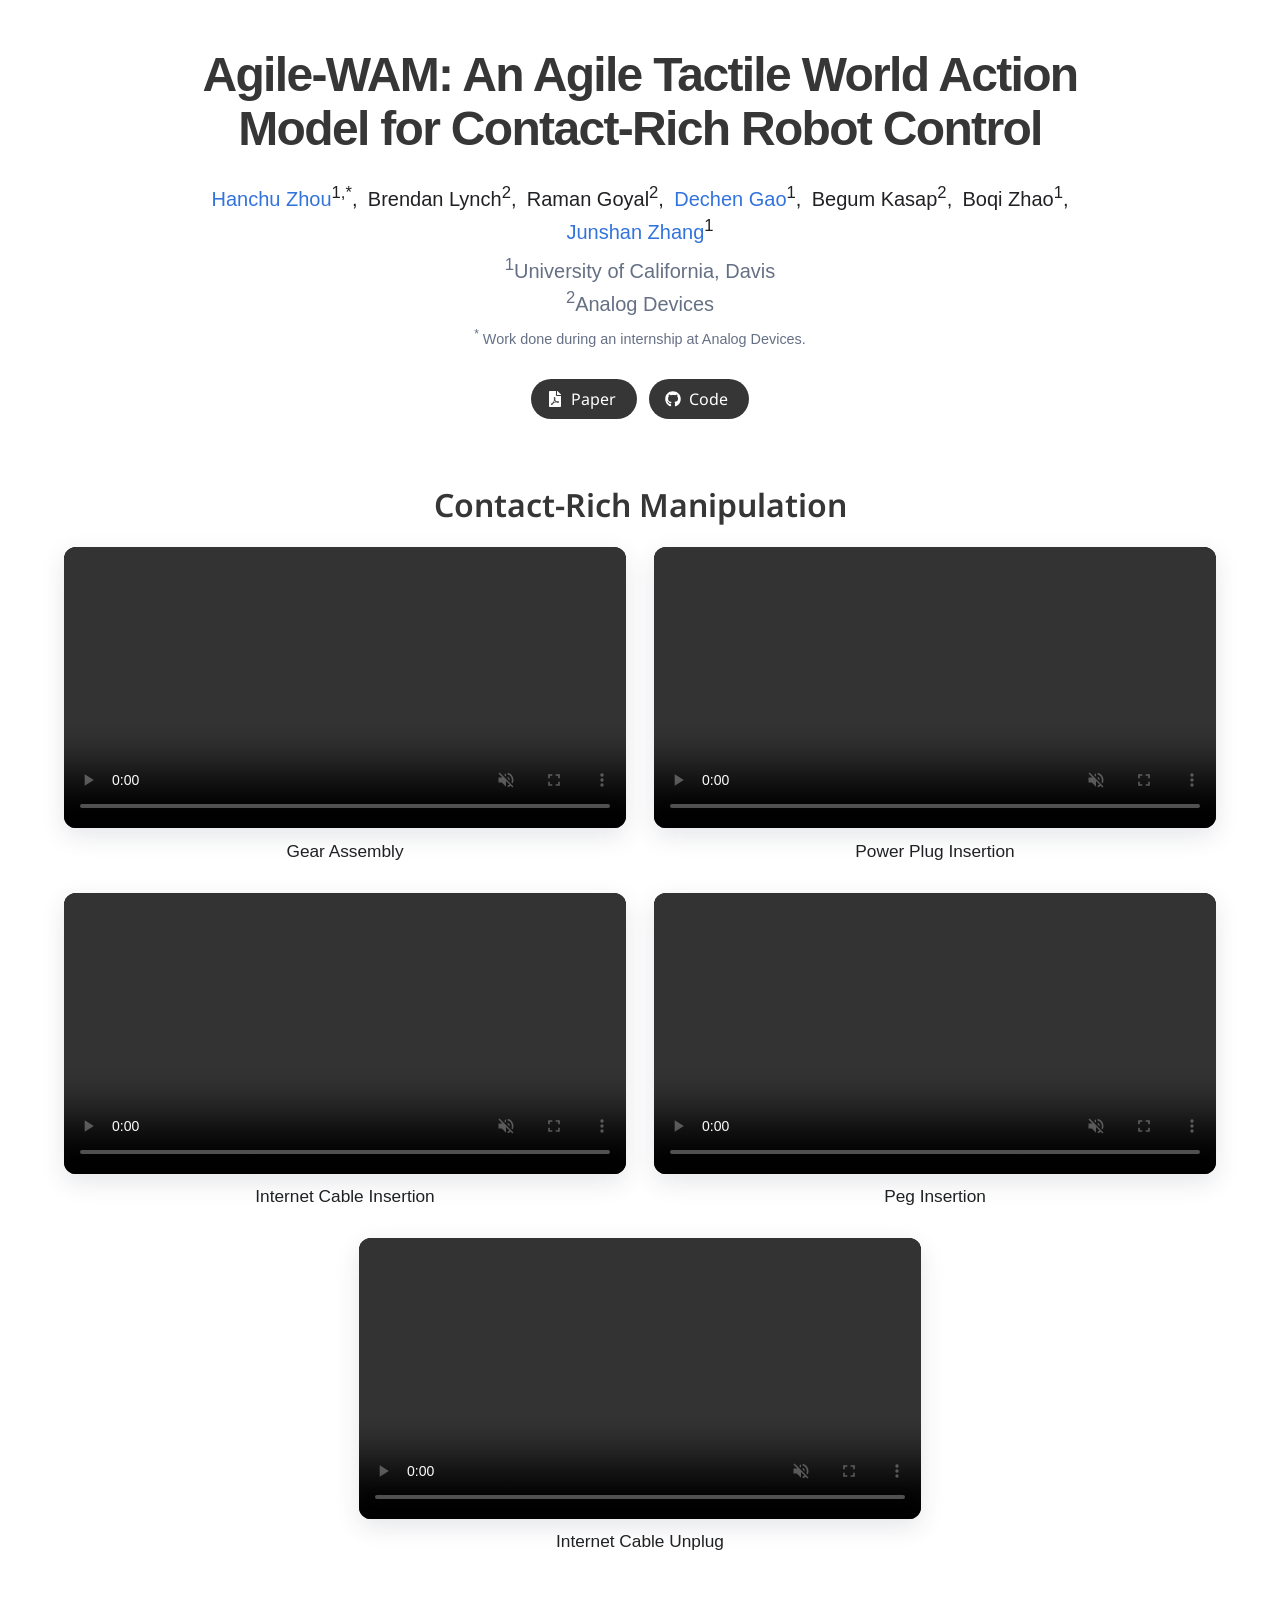
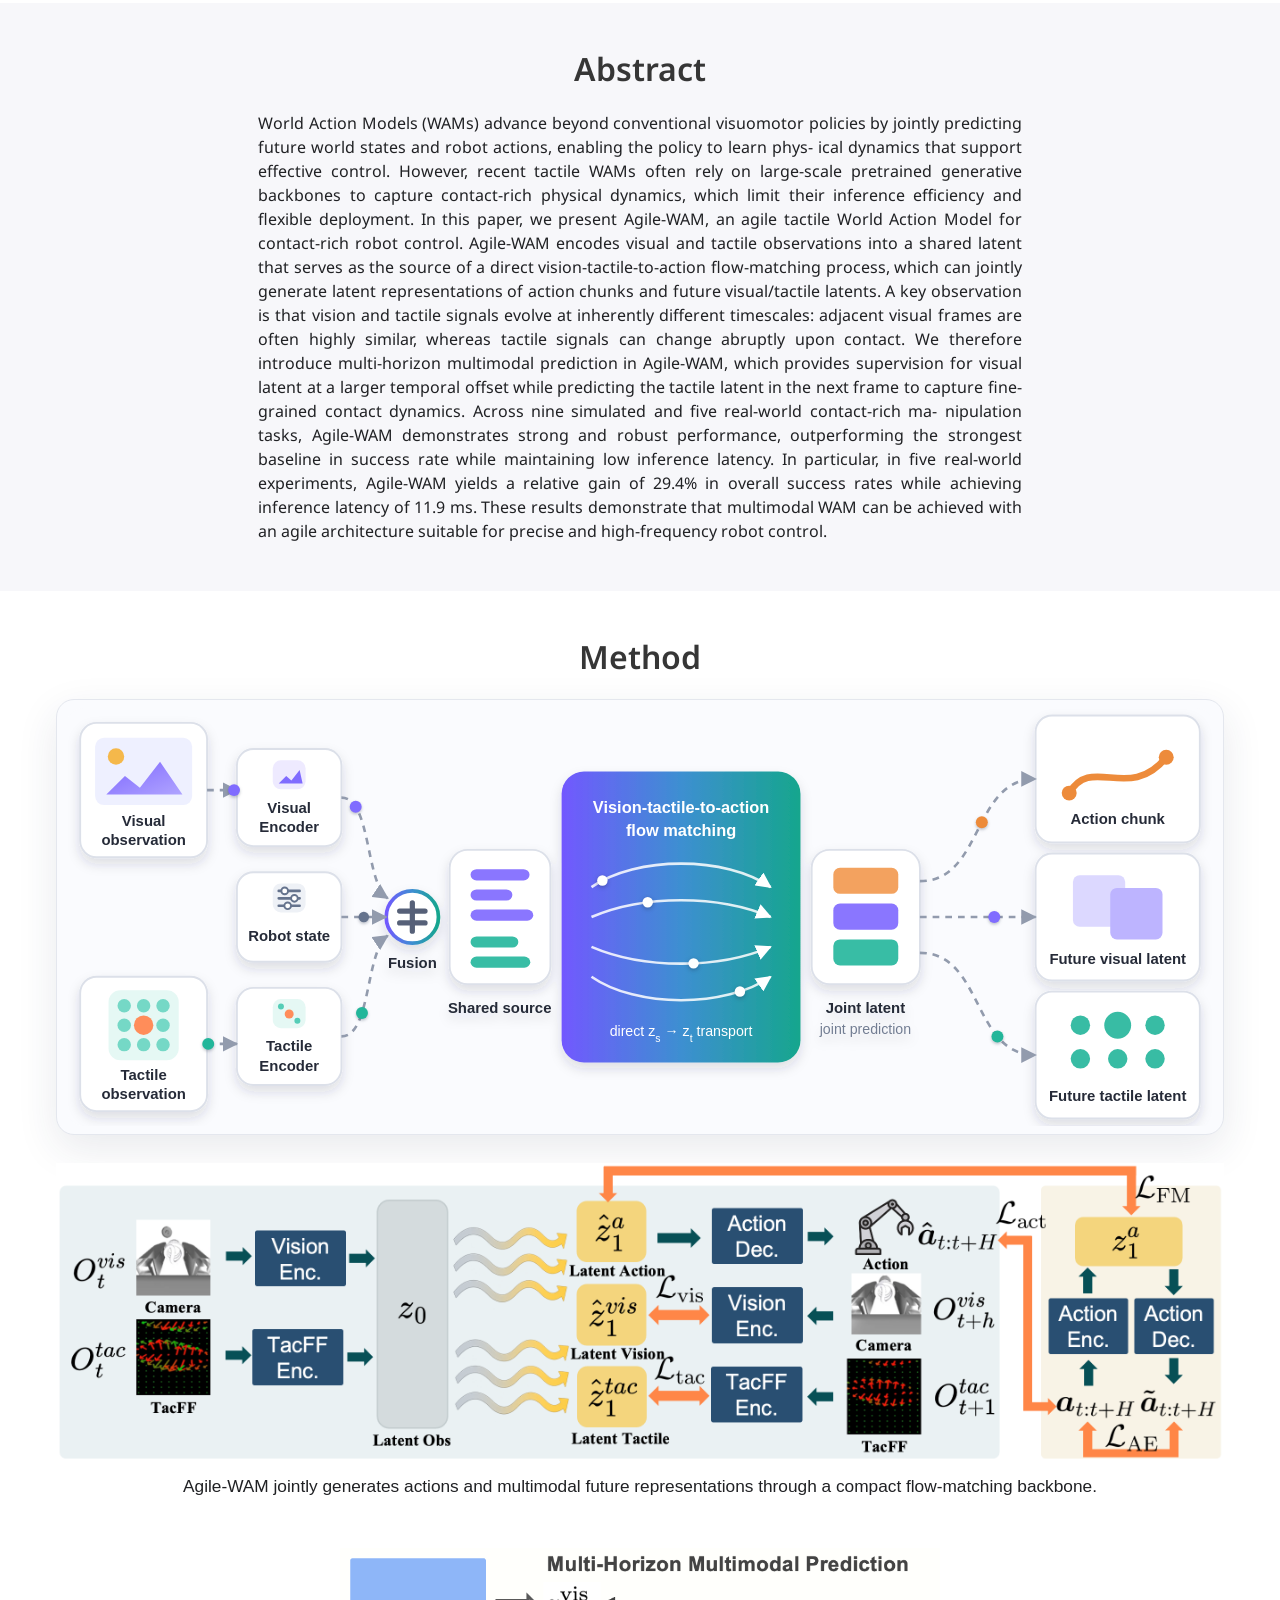
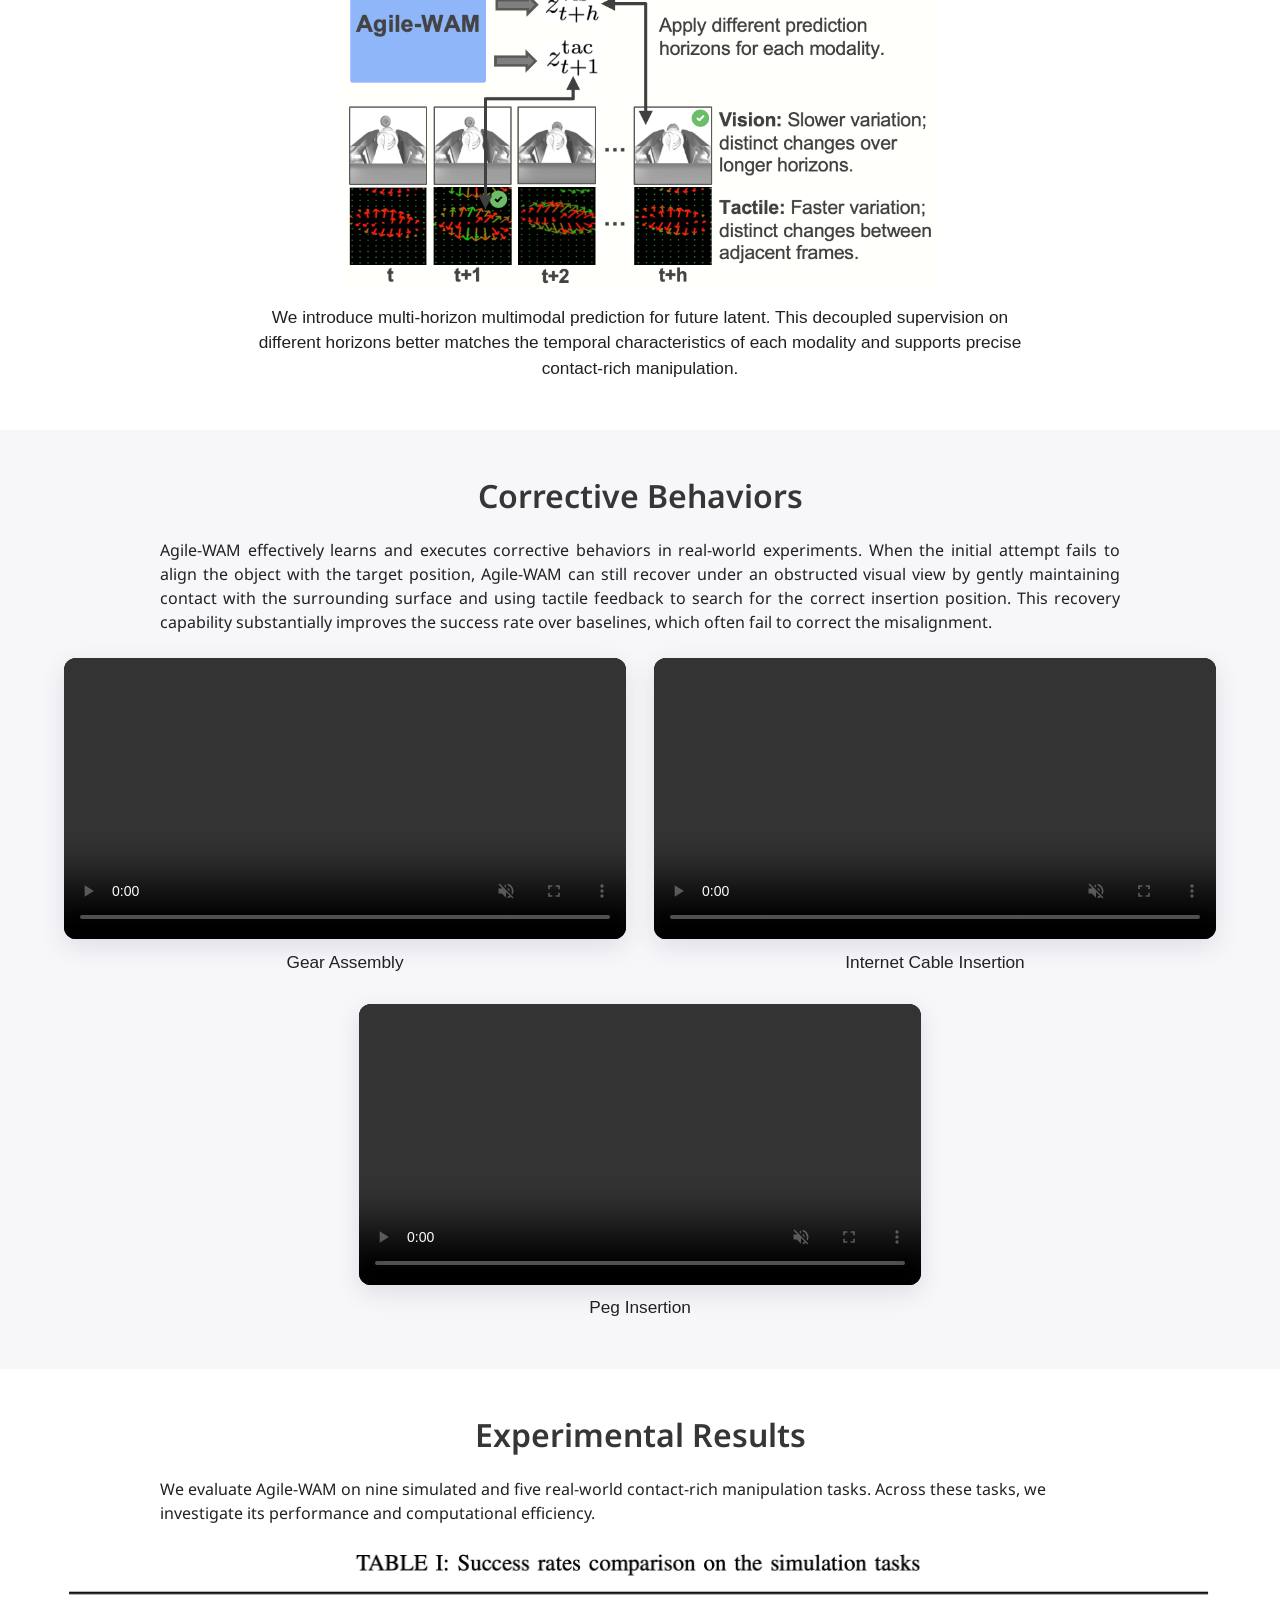
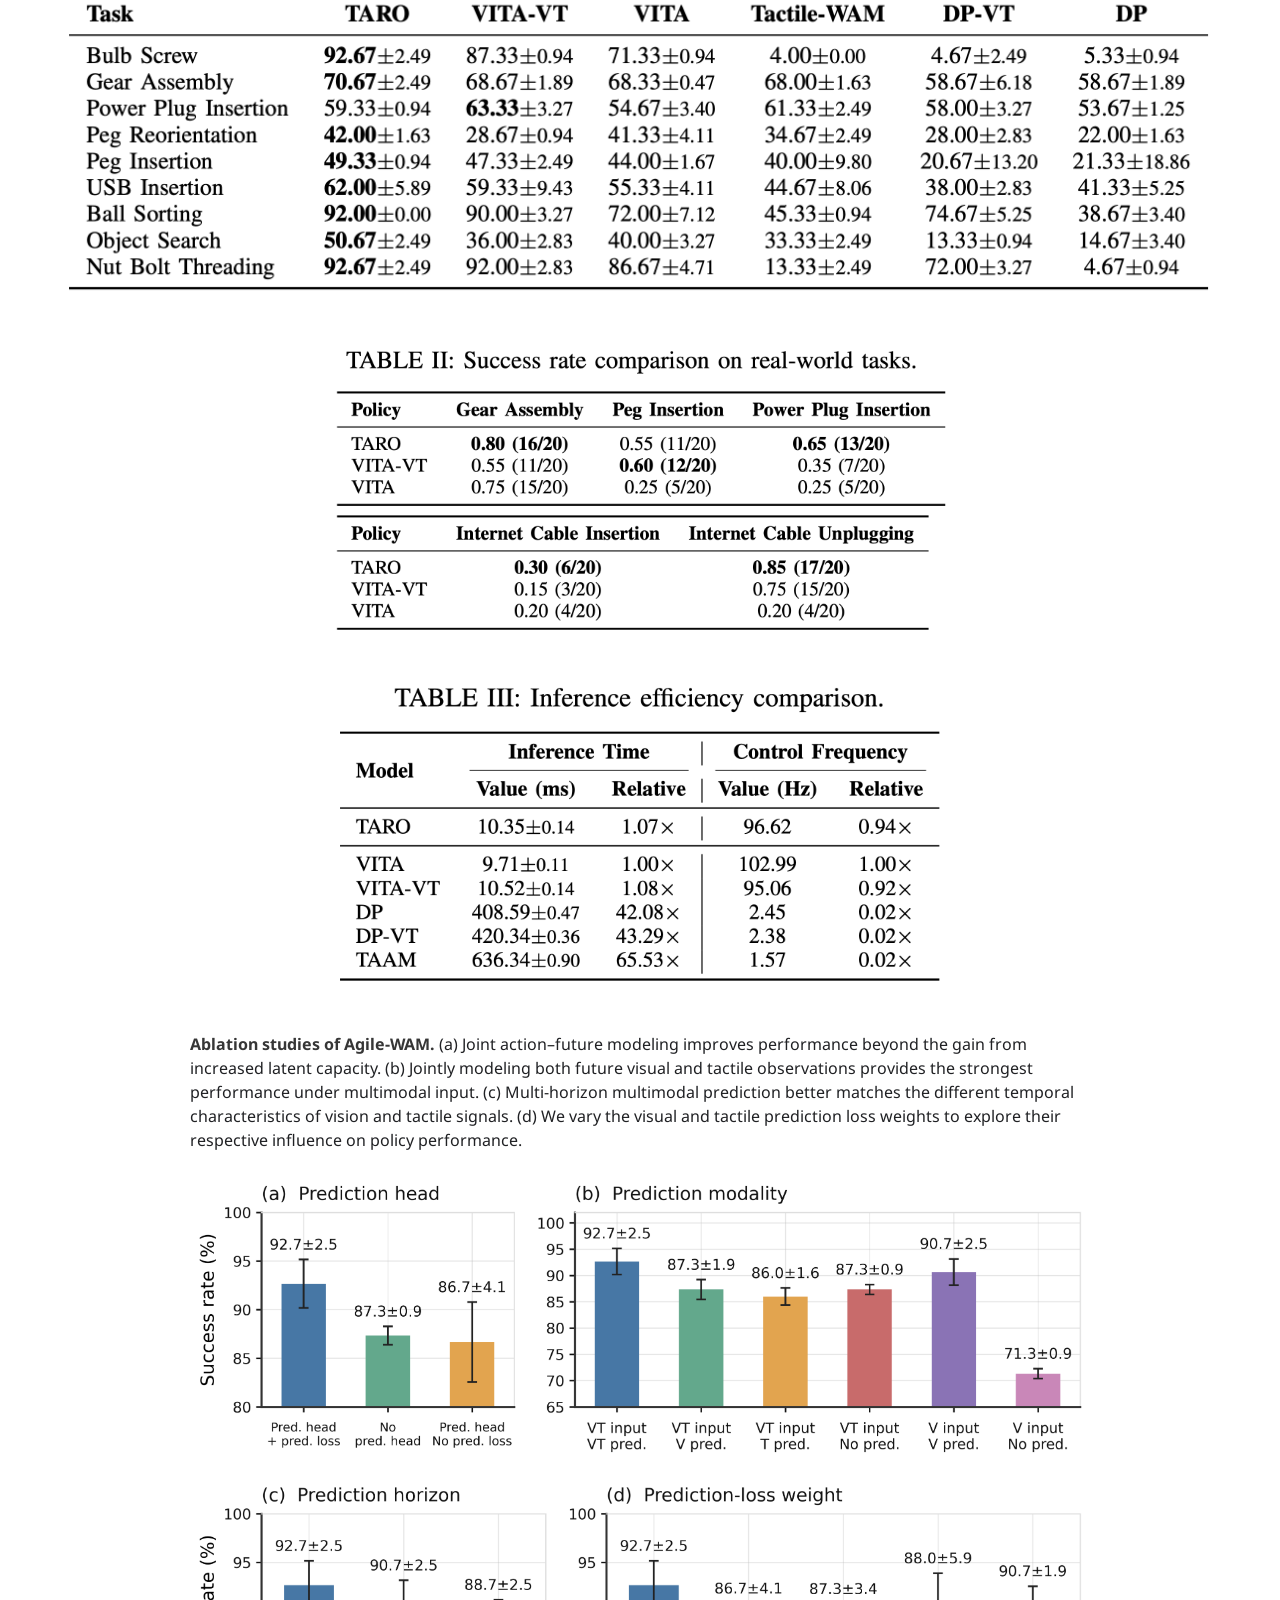
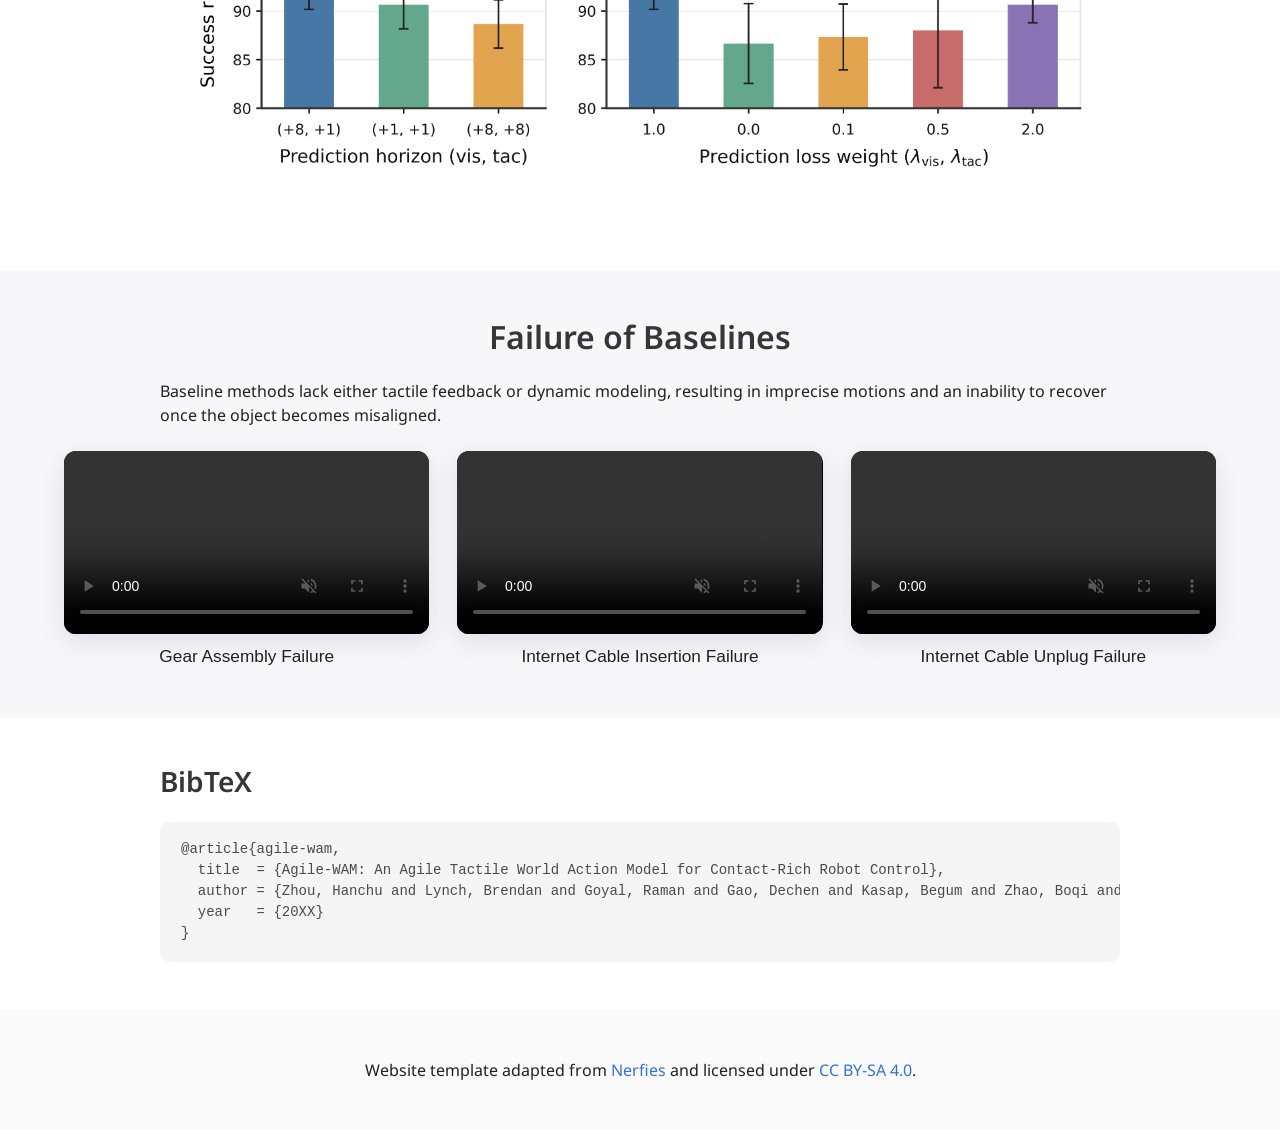
==== commit 257b1802: "Link paper and revise abstract" ====
--- a/index.html
+++ b/index.html
@@ -41,7 +41,8 @@
 
             <div class="publication-links">
               <span class="link-block">
-                <a href="#" class="button is-normal is-rounded is-dark" aria-label="Paper link placeholder">
+                <a href="https://arxiv.org/pdf/2609.20761" class="button is-normal is-rounded is-dark"
+                   aria-label="Paper PDF on arXiv">
                   <span class="icon"><i class="fas fa-file-pdf"></i></span>
                   <span>Paper</span>
                 </a>
@@ -104,25 +105,35 @@
           <h2 class="title is-3">Abstract</h2>
           <div class="content has-text-justified">
             <p>
-              World Action Models (WAMs) improve robot control by jointly predicting actions and future
-              observations, but contact-rich manipulation requires physical information that vision alone
-              cannot reliably capture. Recent tactile WAMs often rely on large pretrained generative
-              backbones, which limit their inference efficiency and flexible deployment. To address this
-              limitation, we present Agile-WAM, an agile tactile World Action Model for contact-rich robot
-              control. Agile-WAM encodes visual and tactile observations into a shared latent that serves as
-              the source of a direct vision-tactile-to-action flow-matching process, which can jointly generate
-              latent representations of an action chunk and future visual/tactile latents.
-              A key observation is that vision and tactile signals evolve at inherently different timescales:
-              adjacent visual frames are often highly similar, whereas tactile signals can change abruptly upon
-              contact. We therefore introduce multi-horizon multimodal prediction in Agile-WAM, which provides
-              supervision for visual latent at a larger temporal offset while predicting the adjacent tactile
-              latent to preserve fine-grained contact dynamics. Across nine simulated and five real-world
-              contact-rich manipulation tasks, Agile-WAM demonstrates strong and robust performance,
-              outperforming the strongest baseline in success rate while maintaining low inference latency.
-              In particular, in five real-world experiments, Agile-WAM yields a relative gain of
-              <strong>29.4%</strong> in overall success rates while achieving inference latency of
-              <strong>11.9 ms</strong>. These results demonstrate that multimodal WAM can be achieved with an
-              agile architecture suitable for precise and high-frequency robot control.
+              World Action Models (WAMs) advance beyond
+              conventional visuomotor policies by jointly predicting future
+              world states and robot actions, enabling the policy to learn phys-
+              ical dynamics that support effective control. However, recent
+              tactile WAMs often rely on large-scale pretrained generative
+              backbones to capture contact-rich physical dynamics, which
+              limit their inference efficiency and flexible deployment. In this
+              paper, we present Agile-WAM, an agile tactile World Action
+              Model for contact-rich robot control. Agile-WAM encodes visual
+              and tactile observations into a shared latent that serves as the
+              source of a direct vision-tactile-to-action flow-matching process,
+              which can jointly generate latent representations of action
+              chunks and future visual/tactile latents. A key observation is
+              that vision and tactile signals evolve at inherently different
+              timescales: adjacent visual frames are often highly similar,
+              whereas tactile signals can change abruptly upon contact.
+              We therefore introduce multi-horizon multimodal prediction
+              in Agile-WAM, which provides supervision for visual latent
+              at a larger temporal offset while predicting the tactile latent
+              in the next frame to capture fine-grained contact dynamics.
+              Across nine simulated and five real-world contact-rich ma-
+              nipulation tasks, Agile-WAM demonstrates strong and robust
+              performance, outperforming the strongest baseline in success
+              rate while maintaining low inference latency. In particular, in
+              five real-world experiments, Agile-WAM yields a relative gain of
+              29.4% in overall success rates while achieving inference latency
+              of 11.9 ms. These results demonstrate that multimodal WAM
+              can be achieved with an agile architecture suitable for precise
+              and high-frequency robot control.
             </p>
           </div>
         </div>
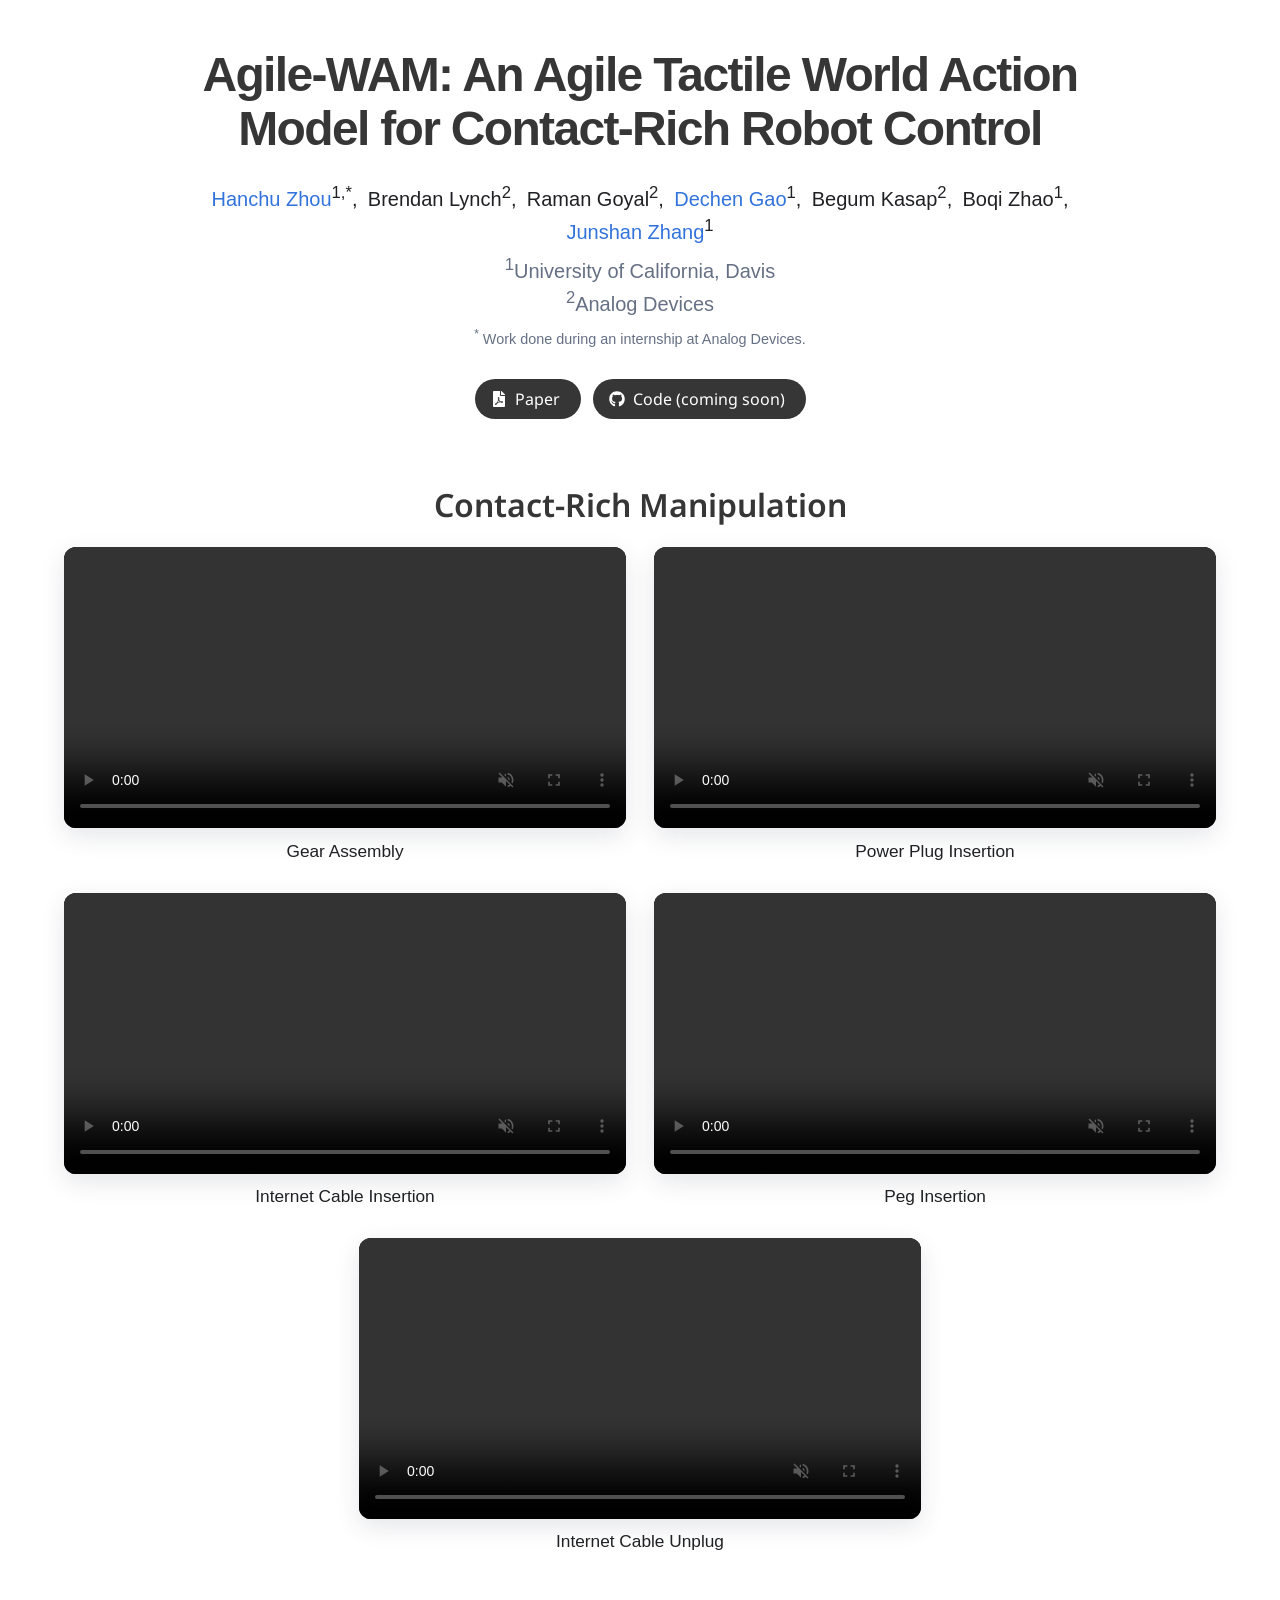
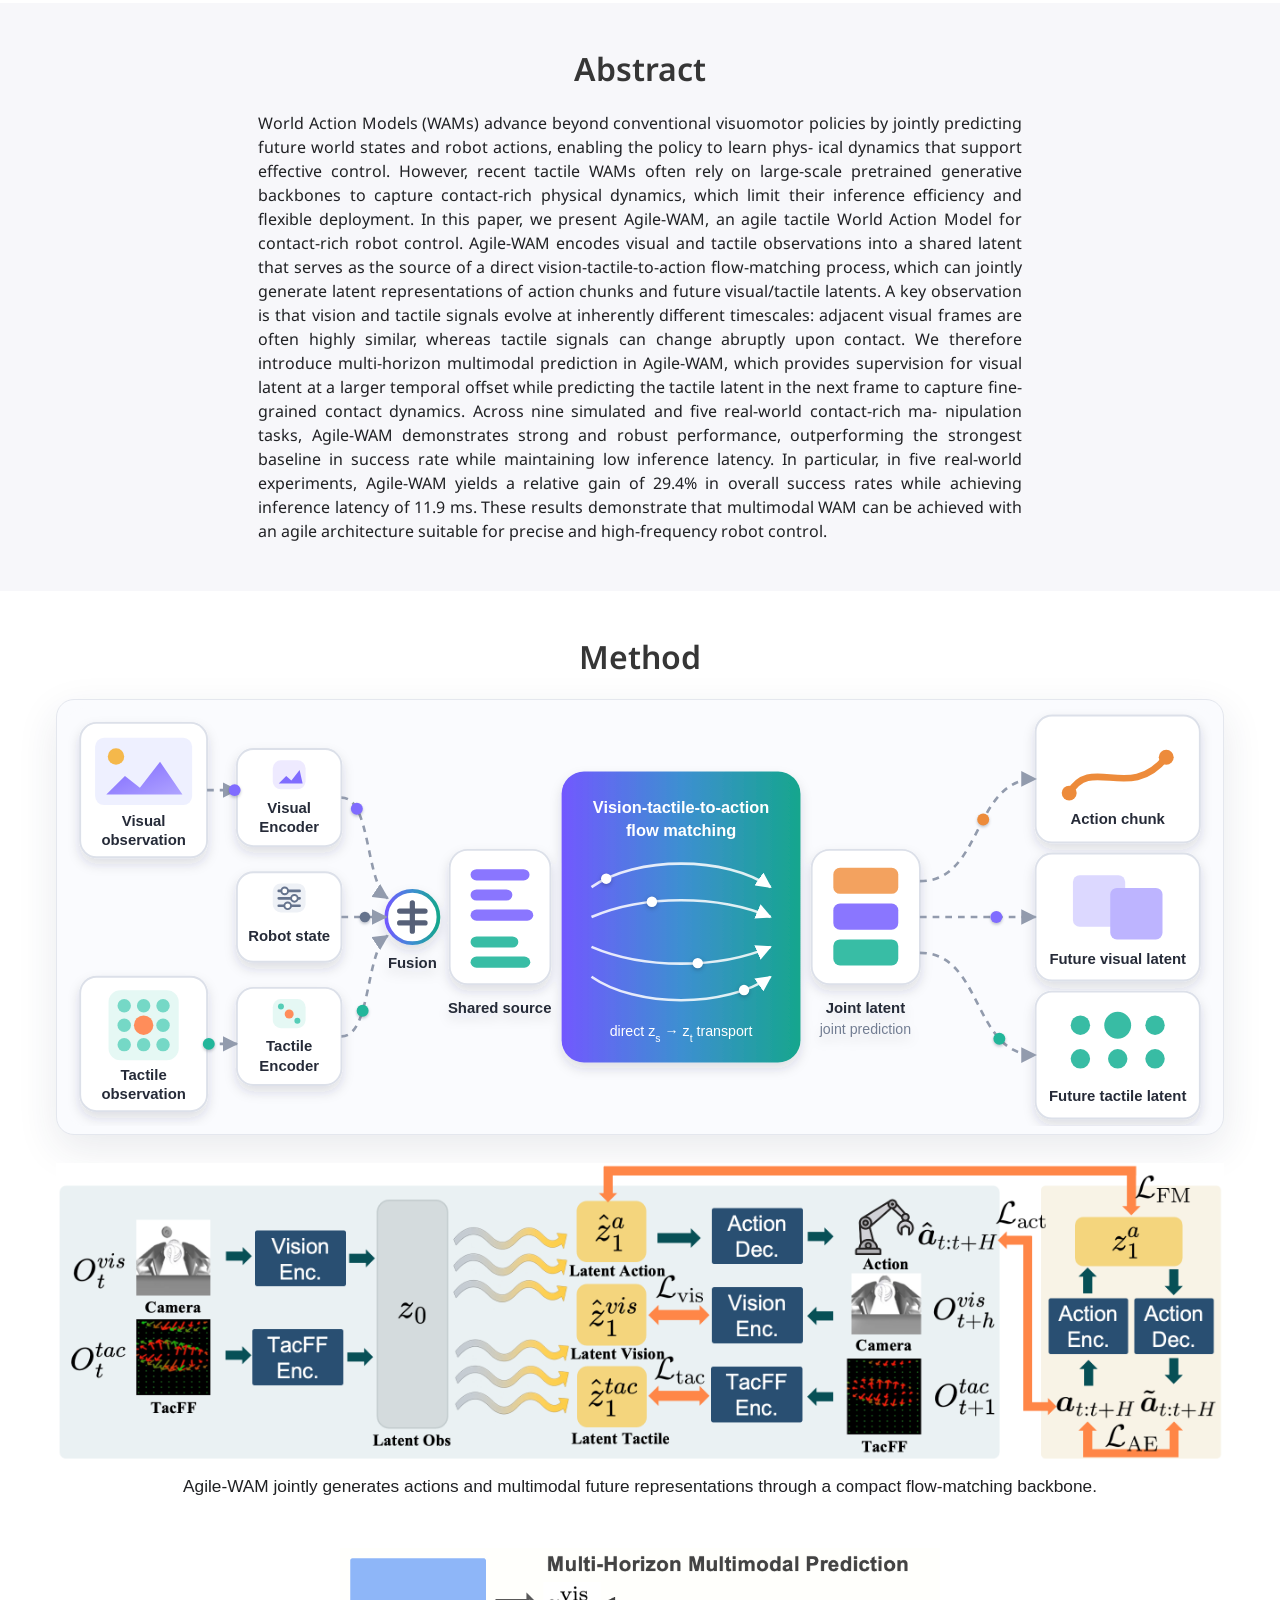
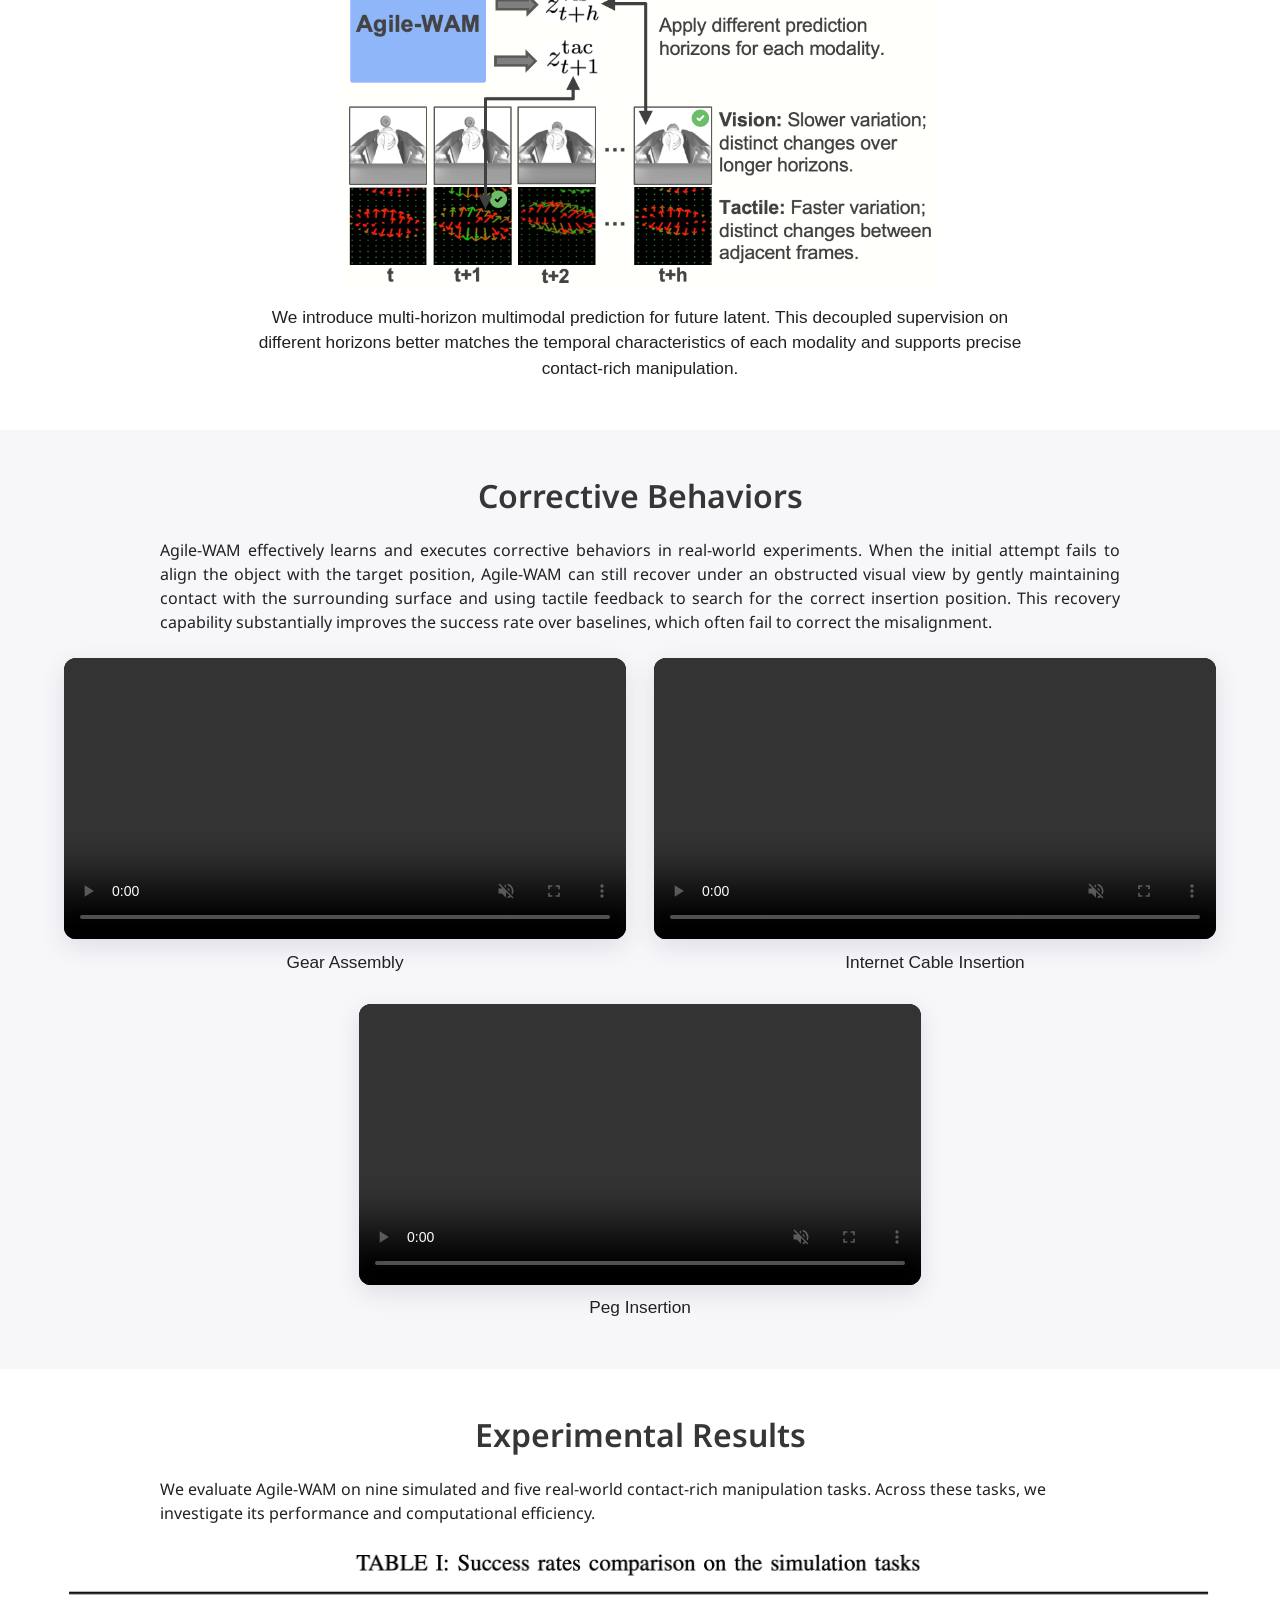
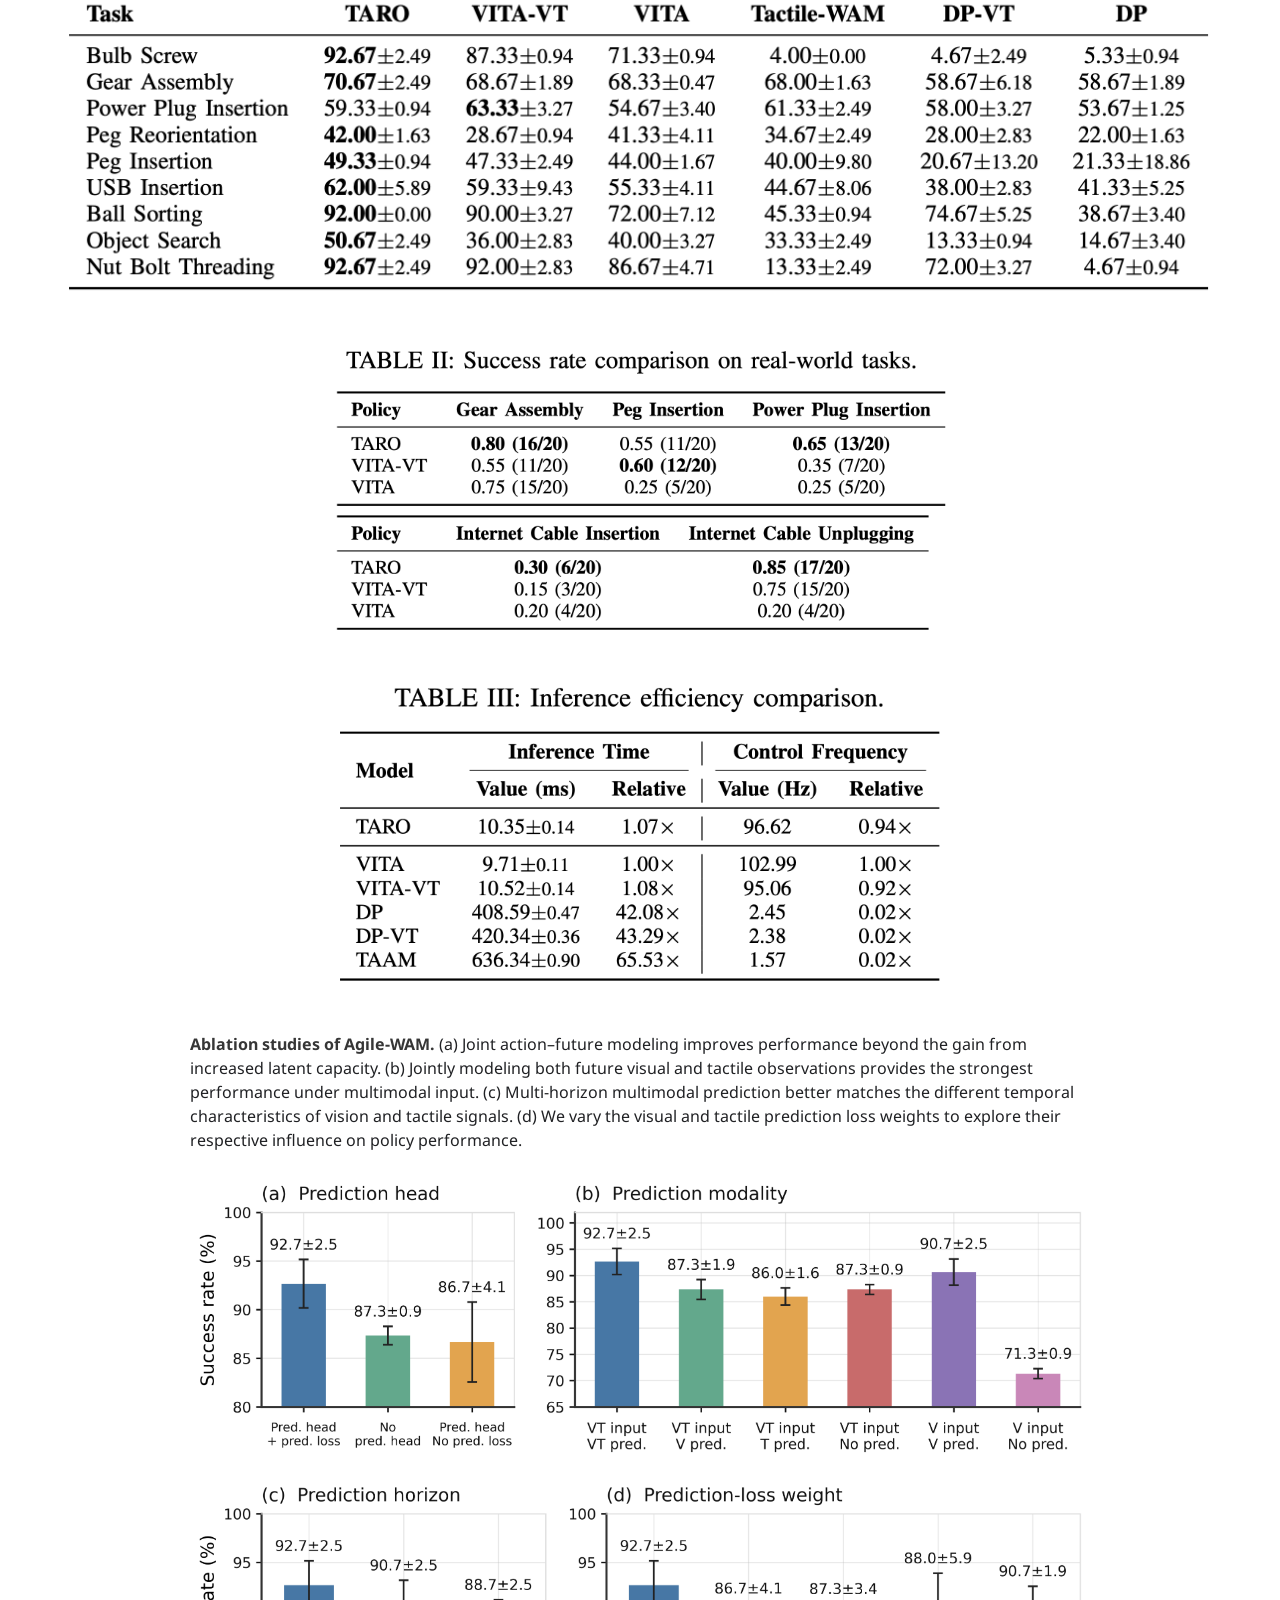
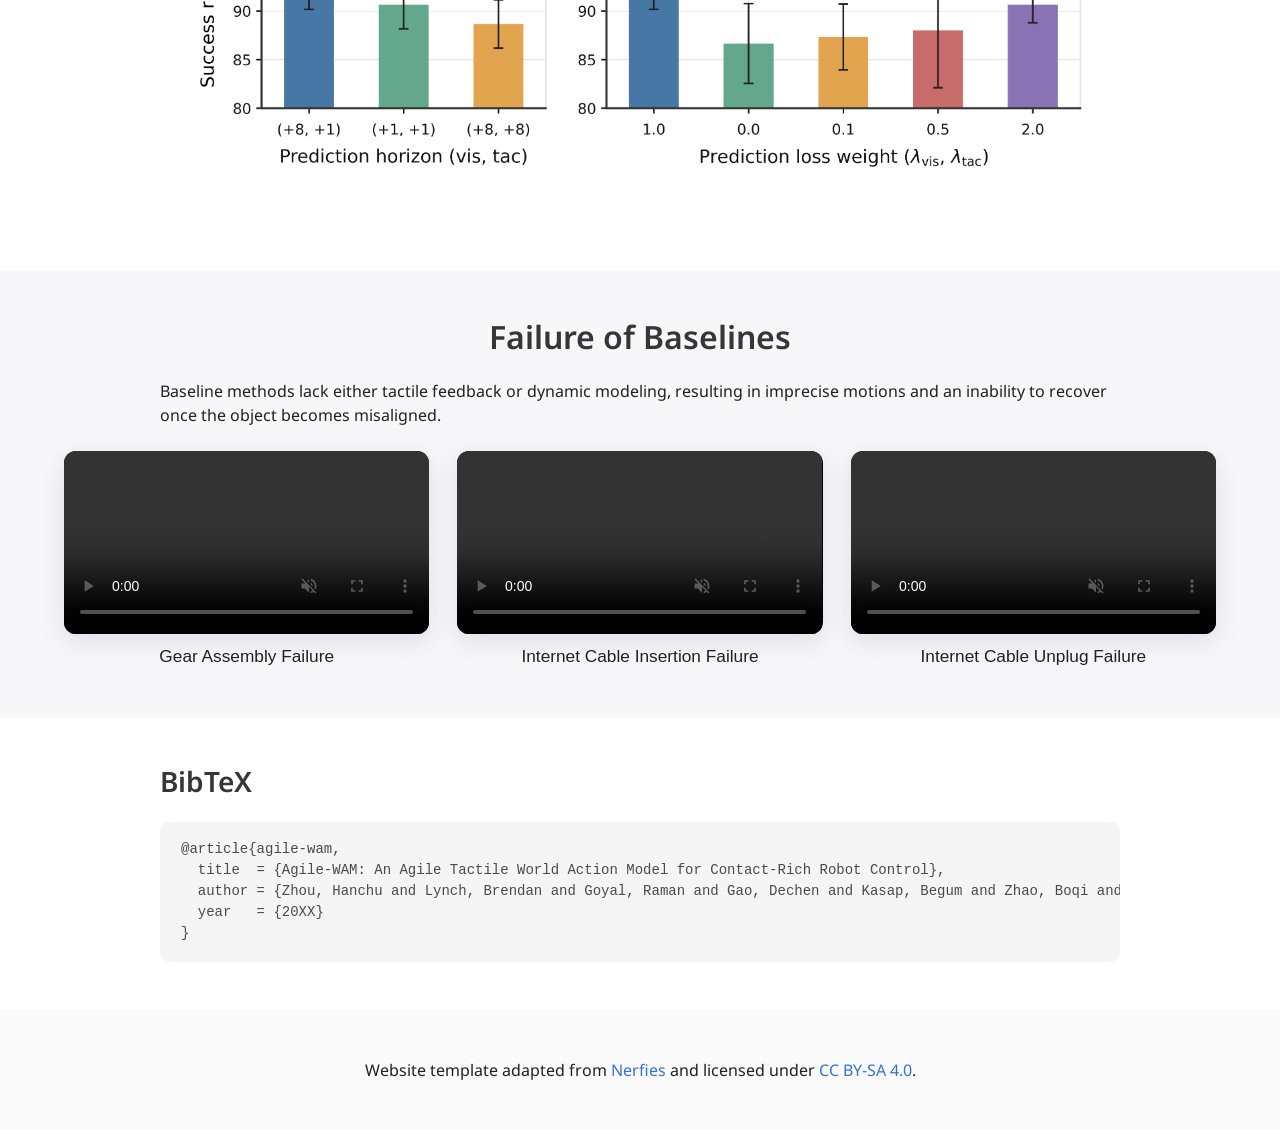
==== commit b39a34a1: "Mark code release as coming soon" ====
--- a/index.html
+++ b/index.html
@@ -48,9 +48,9 @@
                 </a>
               </span>
               <span class="link-block">
-                <a class="button is-normal is-rounded is-dark" aria-label="Code link unavailable">
+                <a class="button is-normal is-rounded is-dark" aria-label="Code coming soon">
                   <span class="icon"><i class="fab fa-github"></i></span>
-                  <span>Code</span>
+                  <span>Code (coming soon)</span>
                 </a>
               </span>
             </div>
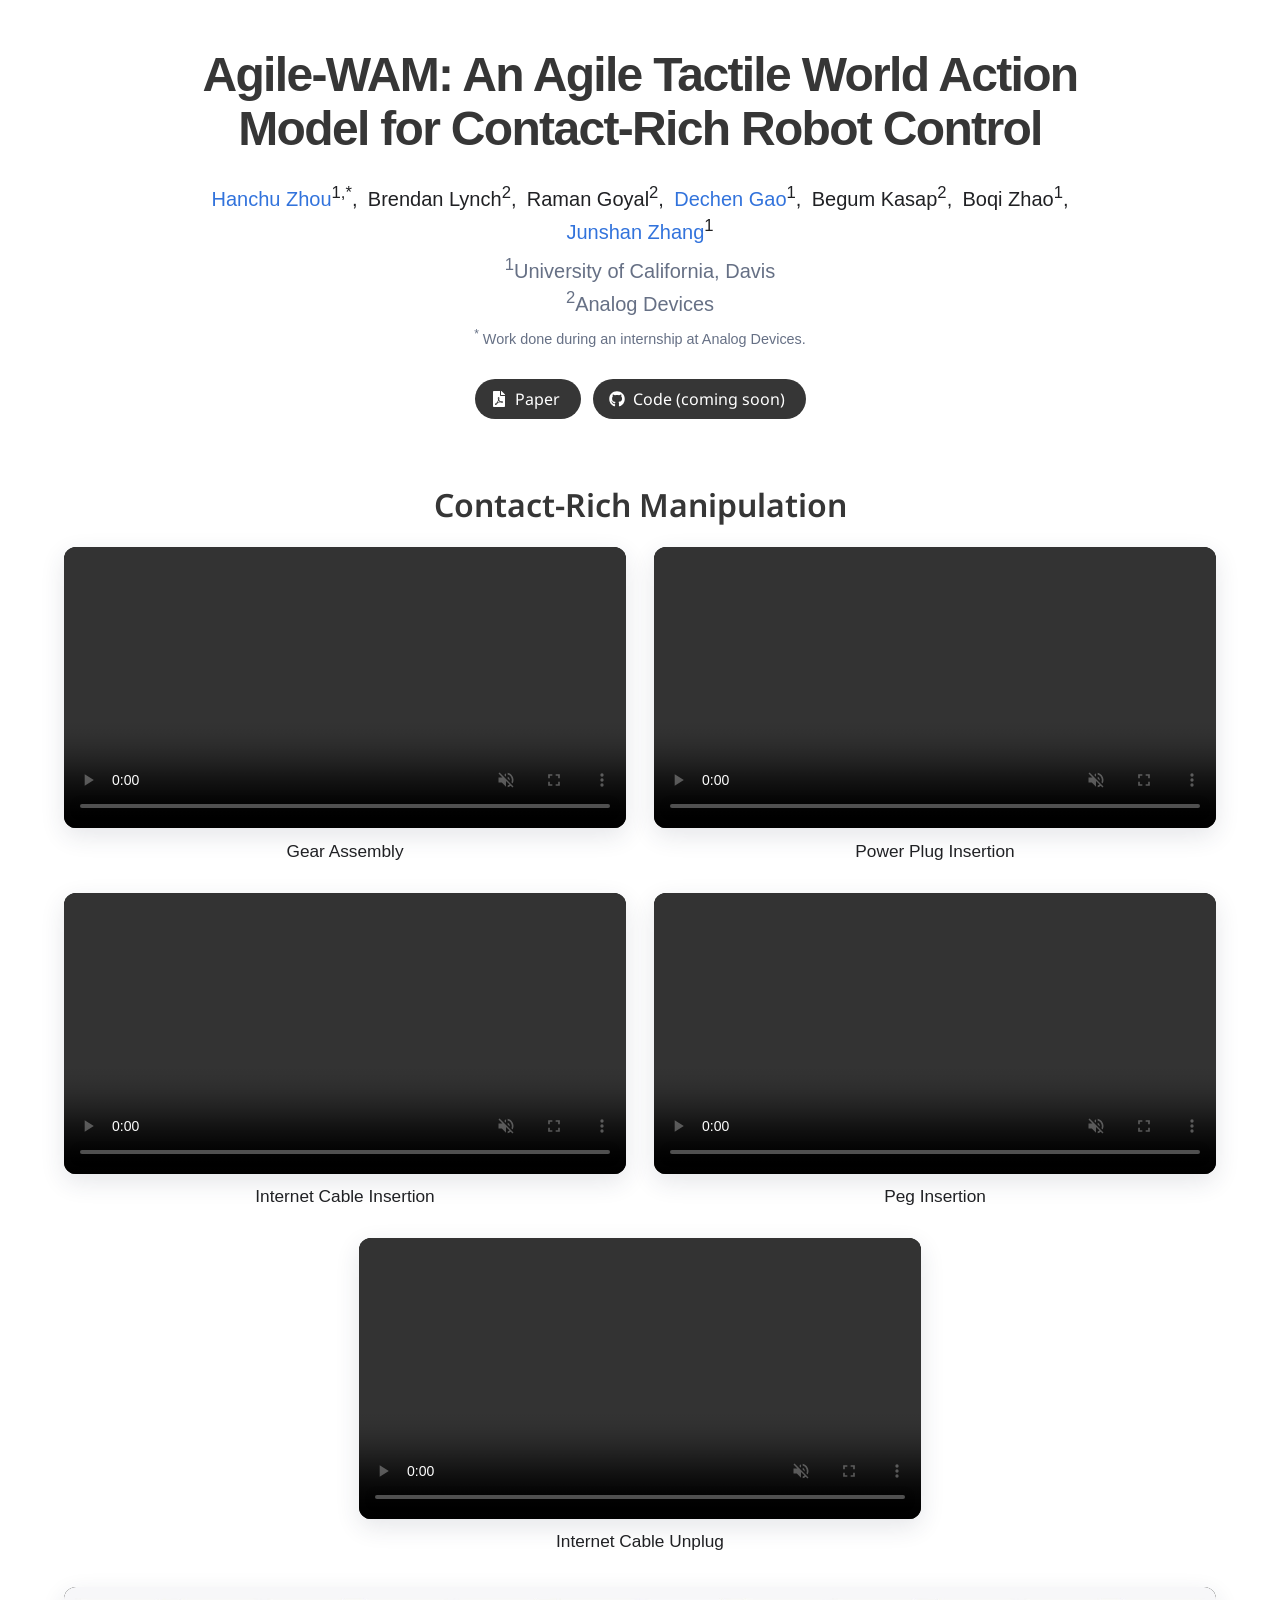
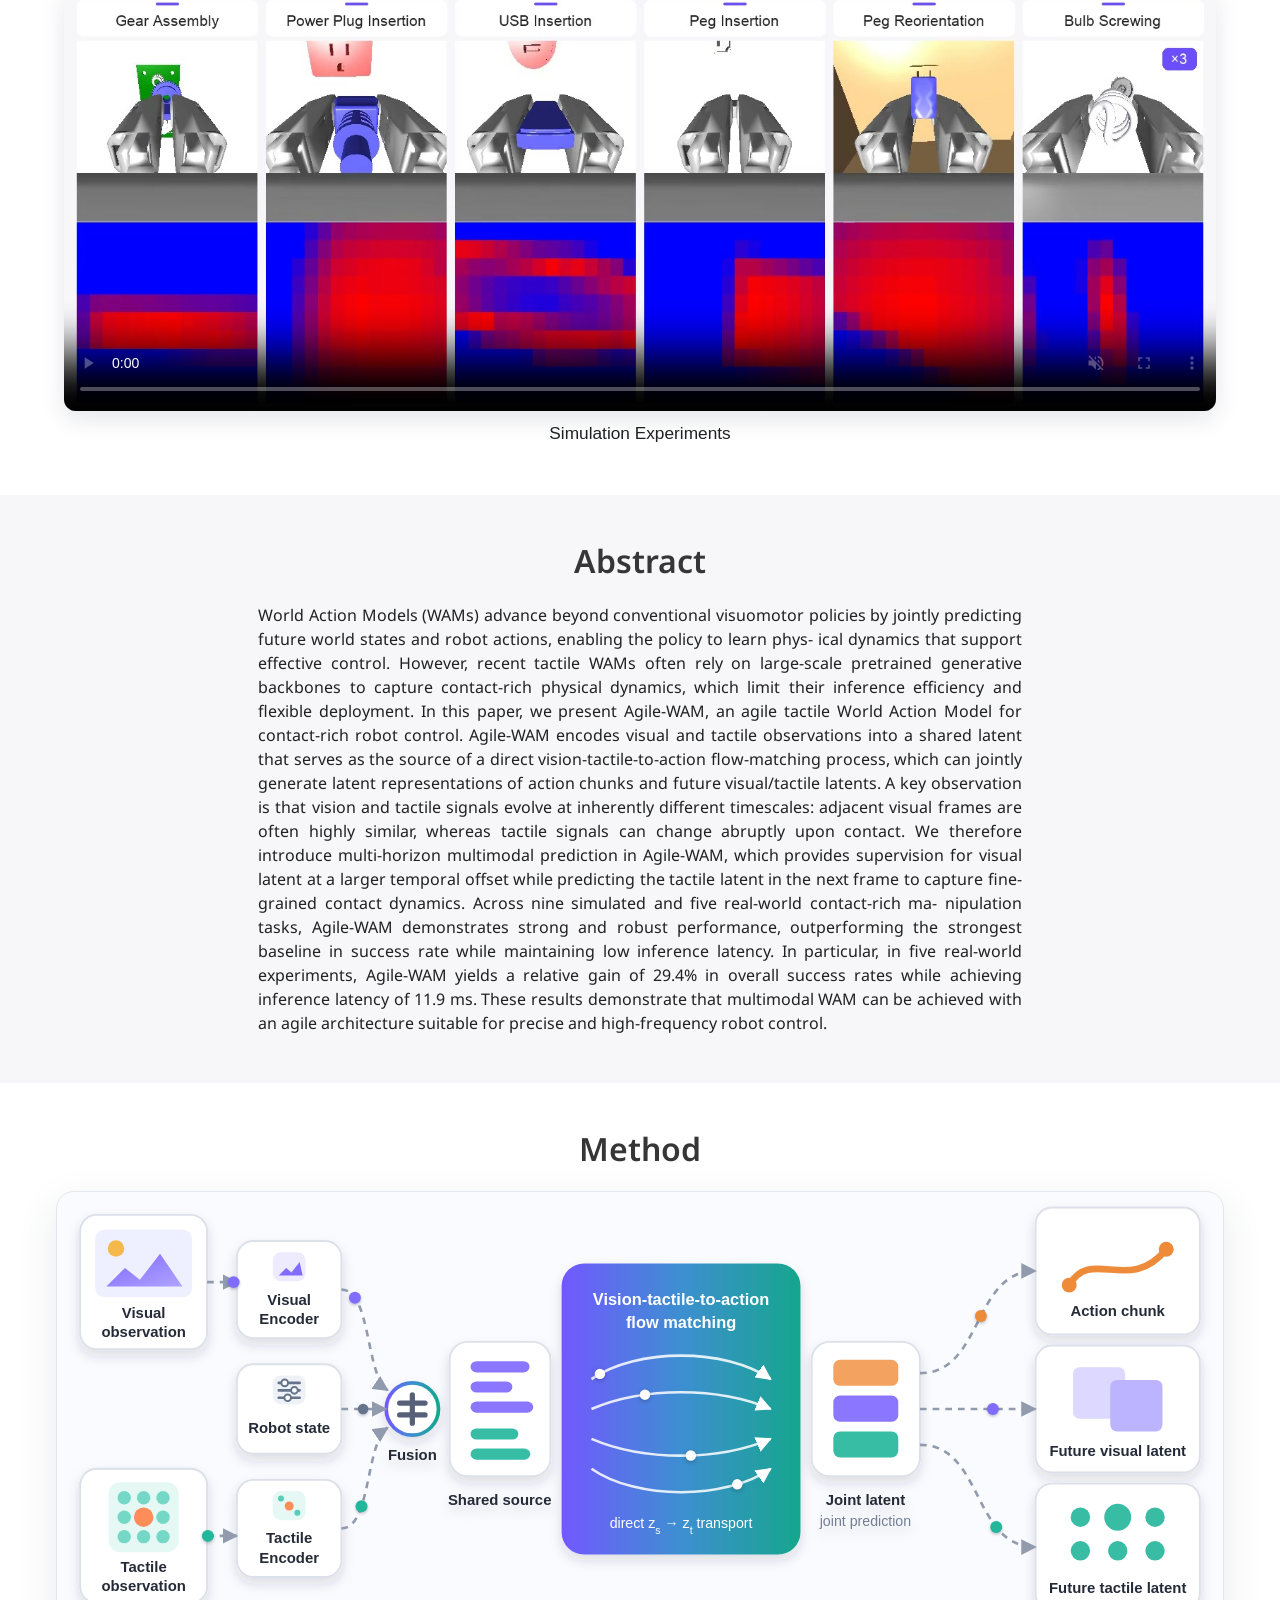
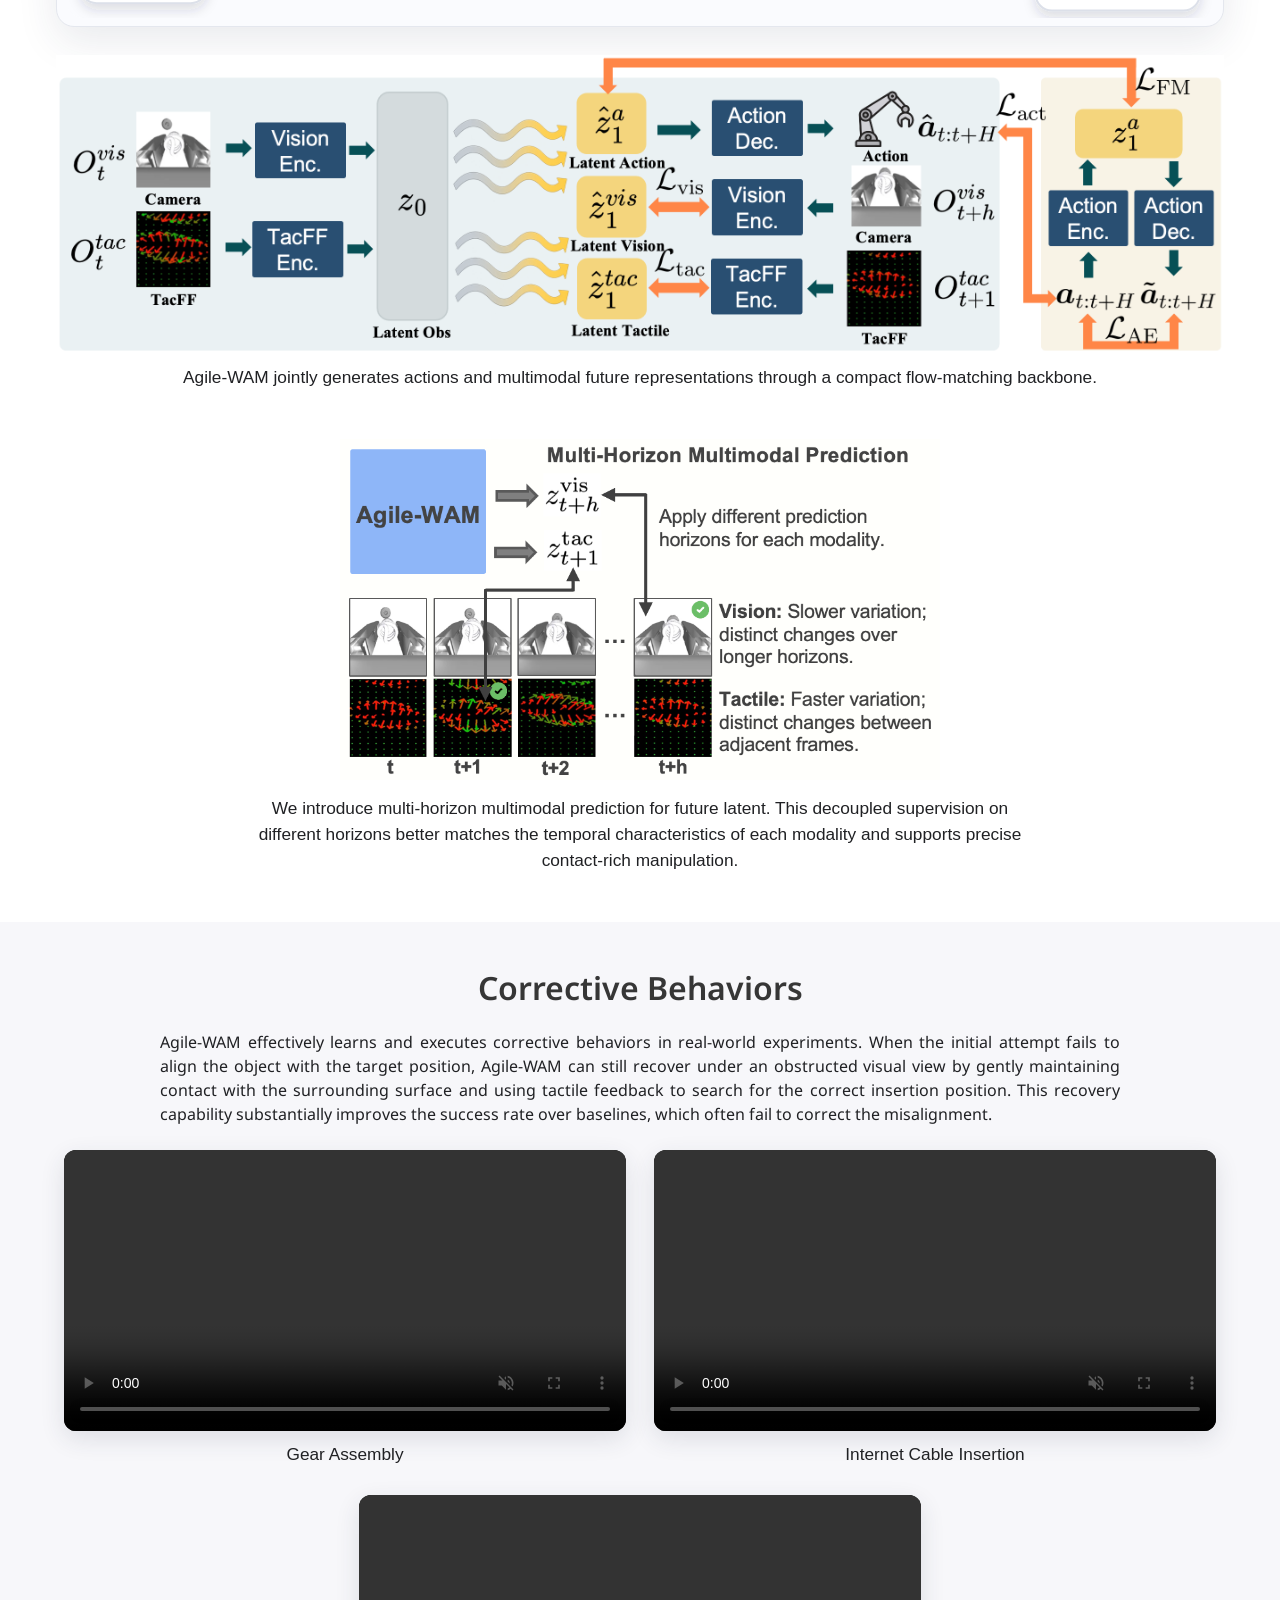
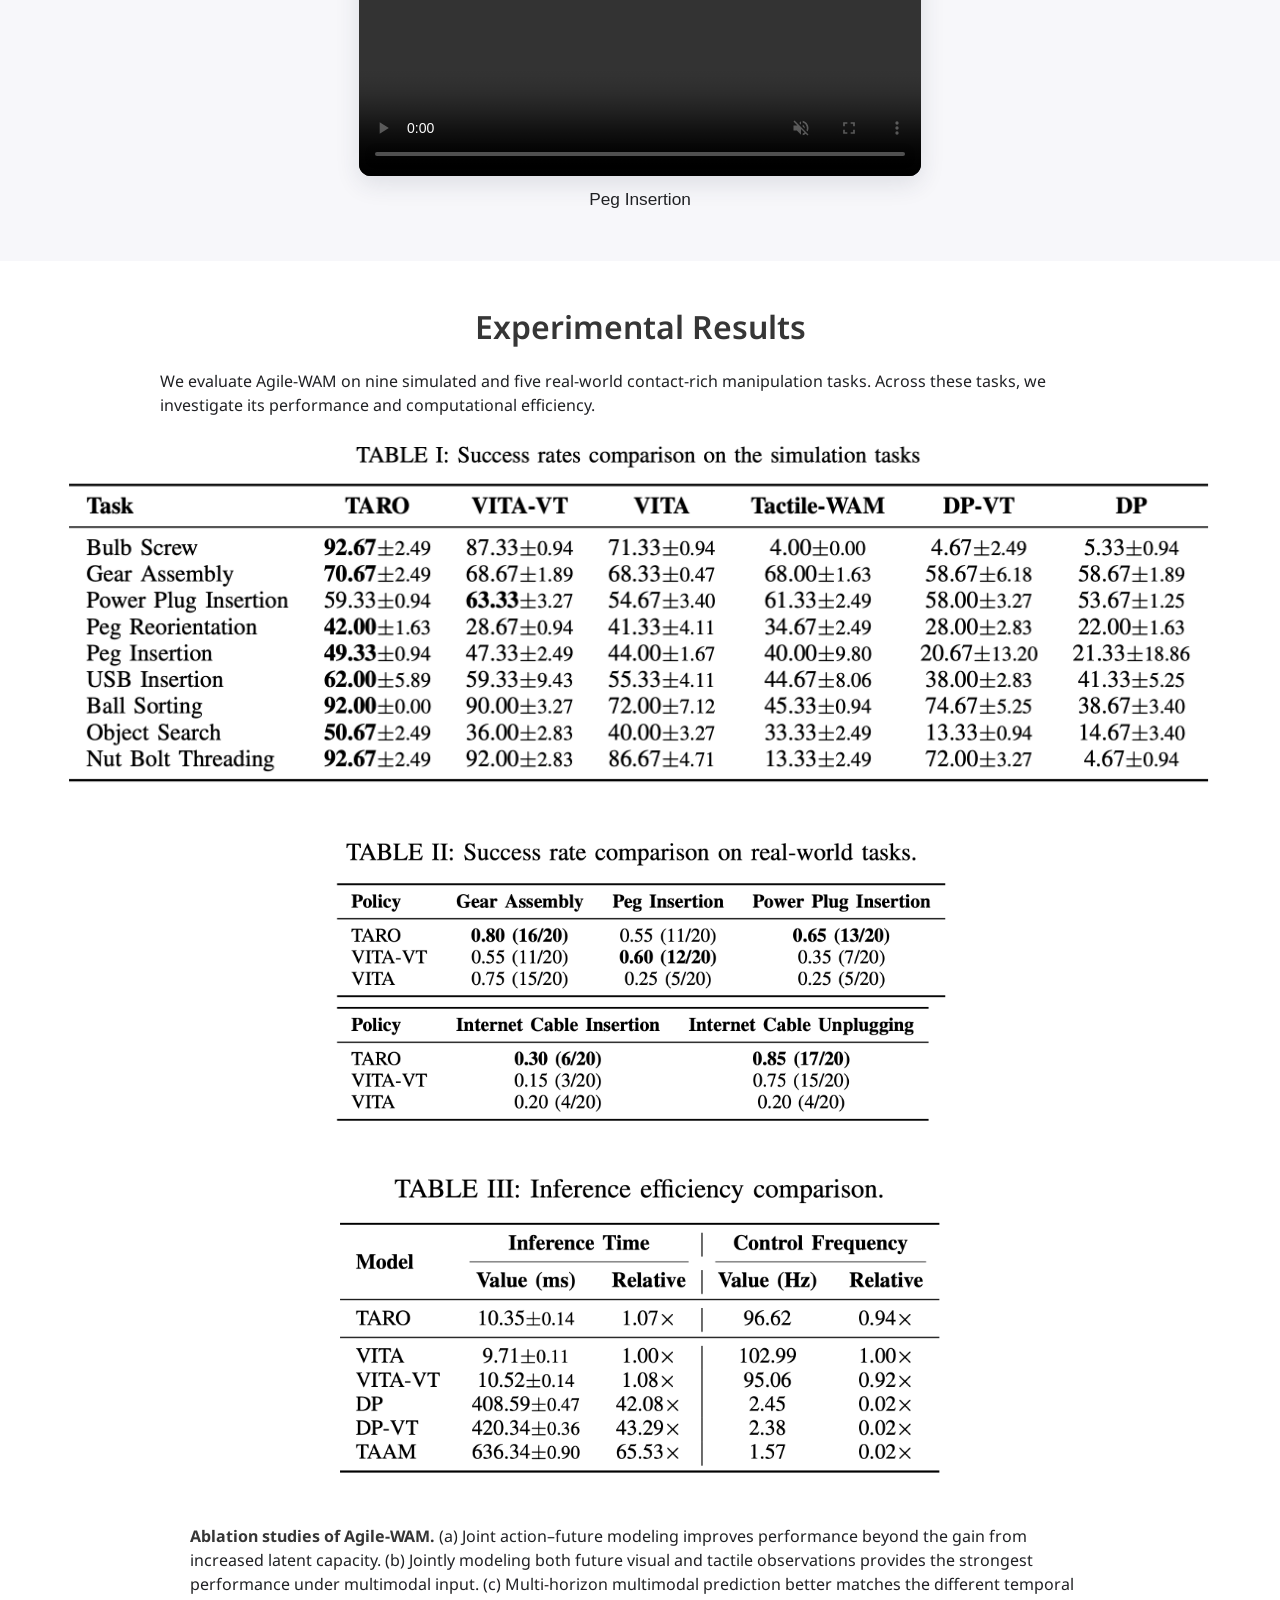
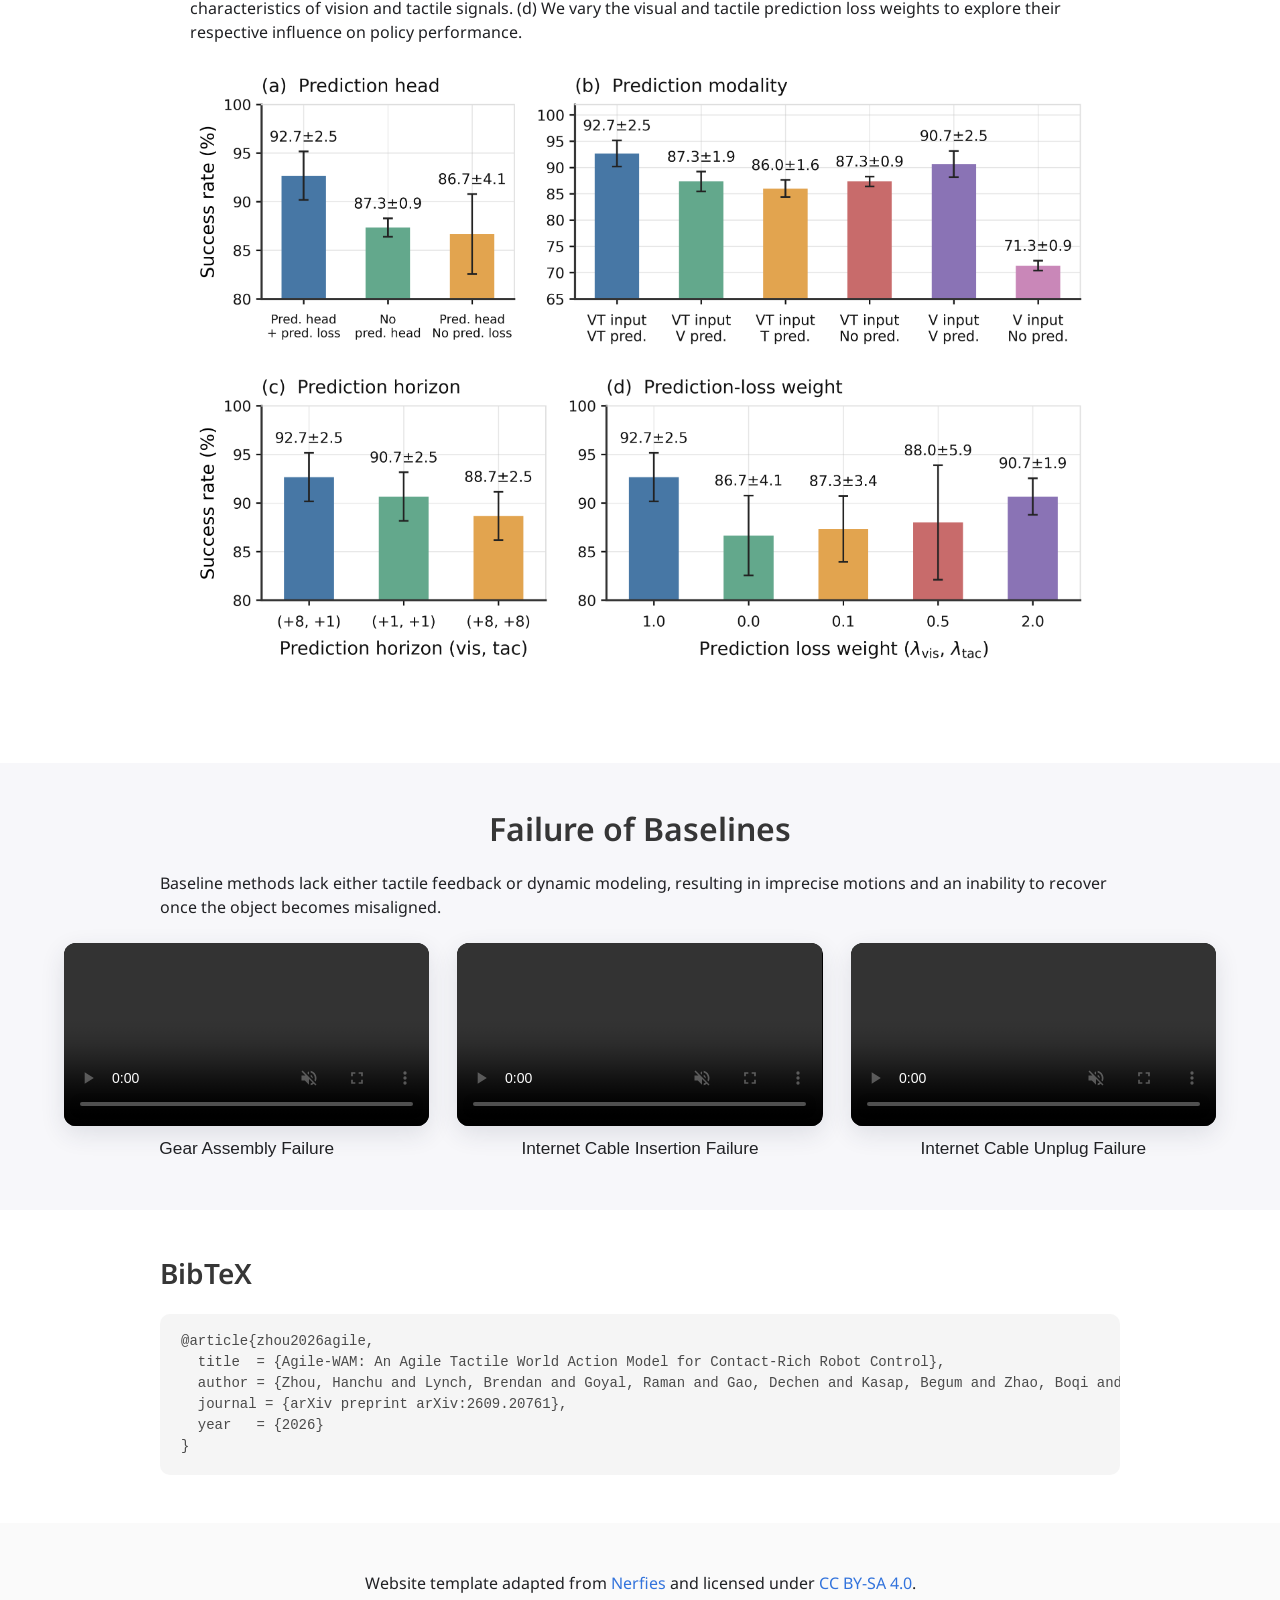
==== commit b1b7727f: "Add simulation experiment montage and update paper citation" ====
--- a/index.html
+++ b/index.html
@@ -95,6 +95,14 @@
           <figcaption>Internet Cable Unplug</figcaption>
         </figure>
       </div>
+      <figure class="task-video-card simulation-video-card">
+        <video controls autoplay muted loop playsinline preload="metadata"
+               poster="./static/images/simulation_experiments.jpg"
+               aria-label="Six simulation tasks with both stacked views. Bulb Screwing plays at three times speed.">
+          <source src="./static/images/simulation_experiments.mp4" type="video/mp4">
+        </video>
+        <figcaption>Simulation Experiments</figcaption>
+      </figure>
     </div>
   </section>
 
@@ -278,10 +286,11 @@
   <section class="section" id="BibTeX">
     <div class="container is-max-desktop content">
       <h2 class="title">BibTeX</h2>
-      <pre><code>@article{agile-wam,
+      <pre><code>@article{zhou2026agile,
   title  = {Agile-WAM: An Agile Tactile World Action Model for Contact-Rich Robot Control},
   author = {Zhou, Hanchu and Lynch, Brendan and Goyal, Raman and Gao, Dechen and Kasap, Begum and Zhao, Boqi and Zhang, Junshan},
-  year   = {20XX}
+  journal = {arXiv preprint arXiv:2609.20761},
+  year   = {2026}
 }</code></pre>
     </div>
   </section>
--- a/static/css/index.css
+++ b/static/css/index.css
@@ -108,6 +108,10 @@
 .task-video-card {
   margin: 0;
   min-width: 0;
+}
+
+.simulation-video-card {
+  margin-top: 2rem;
 }
 
 .task-video-card video {
